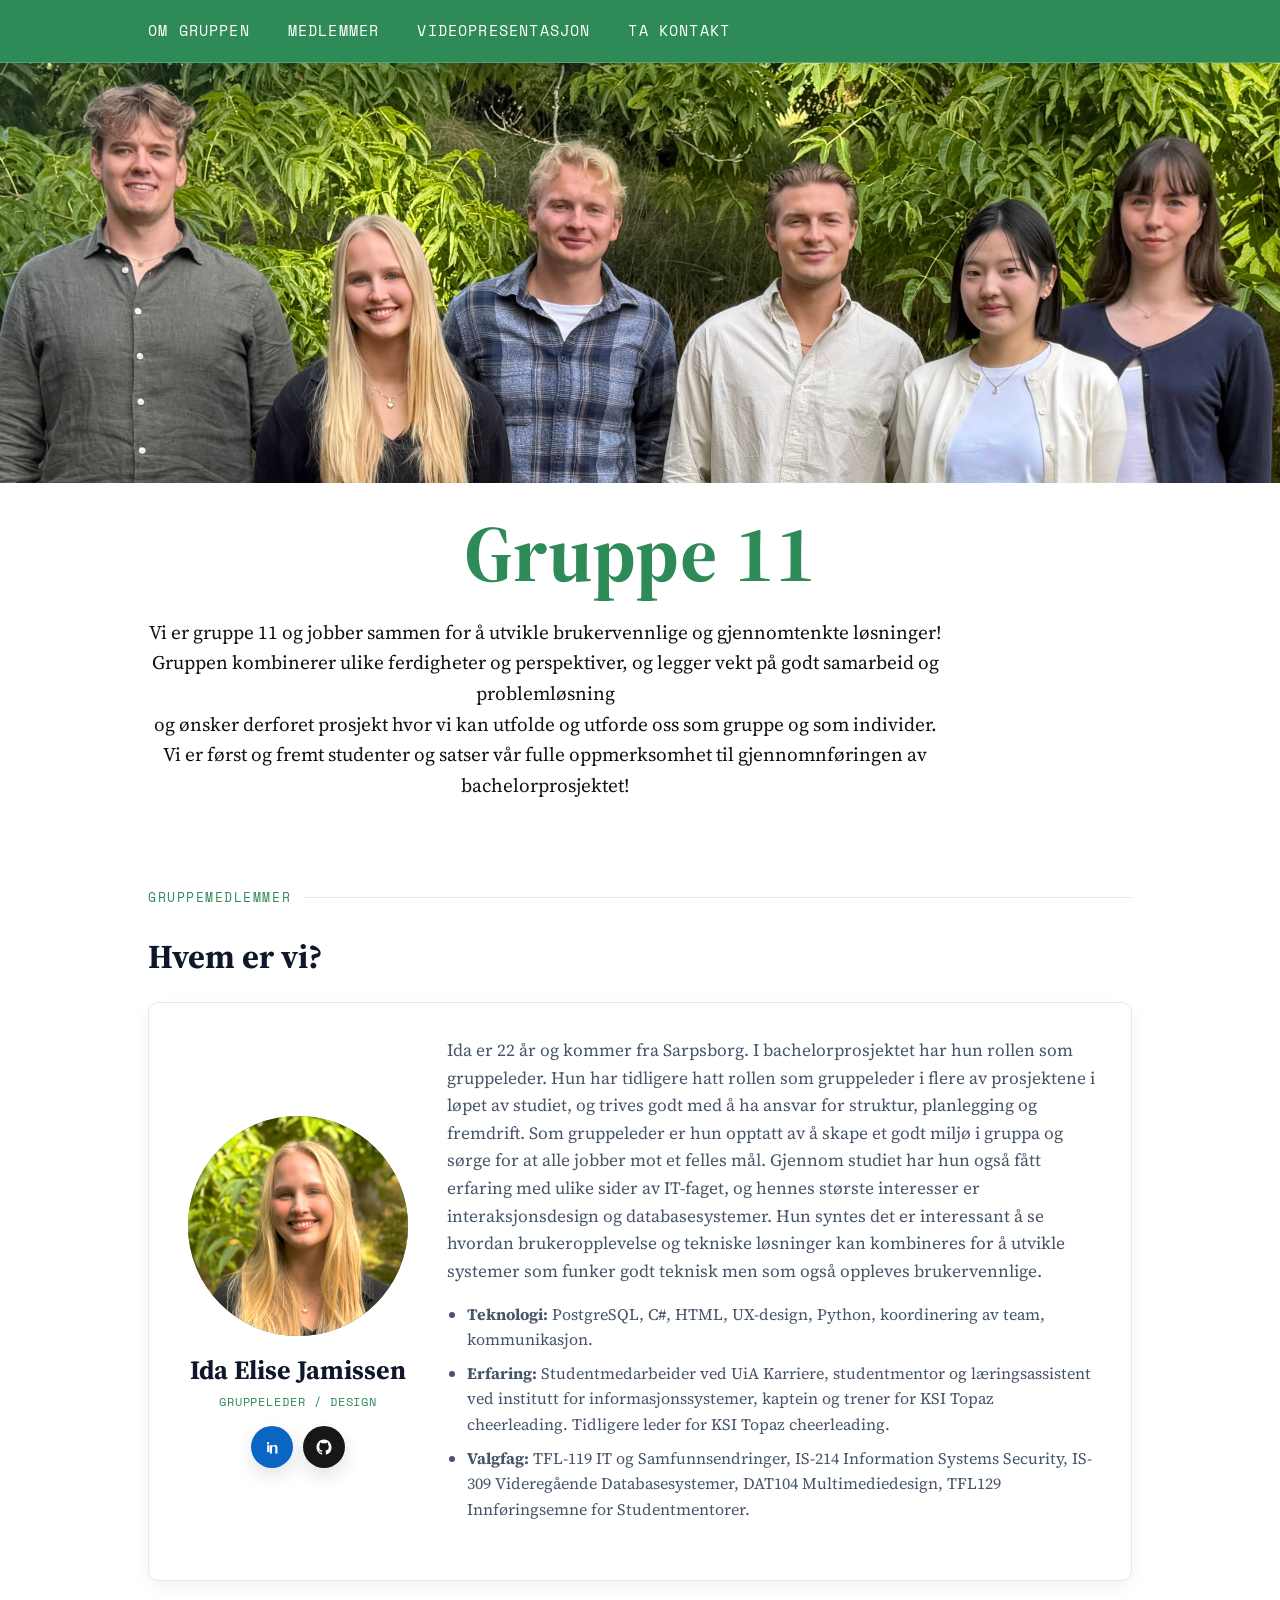
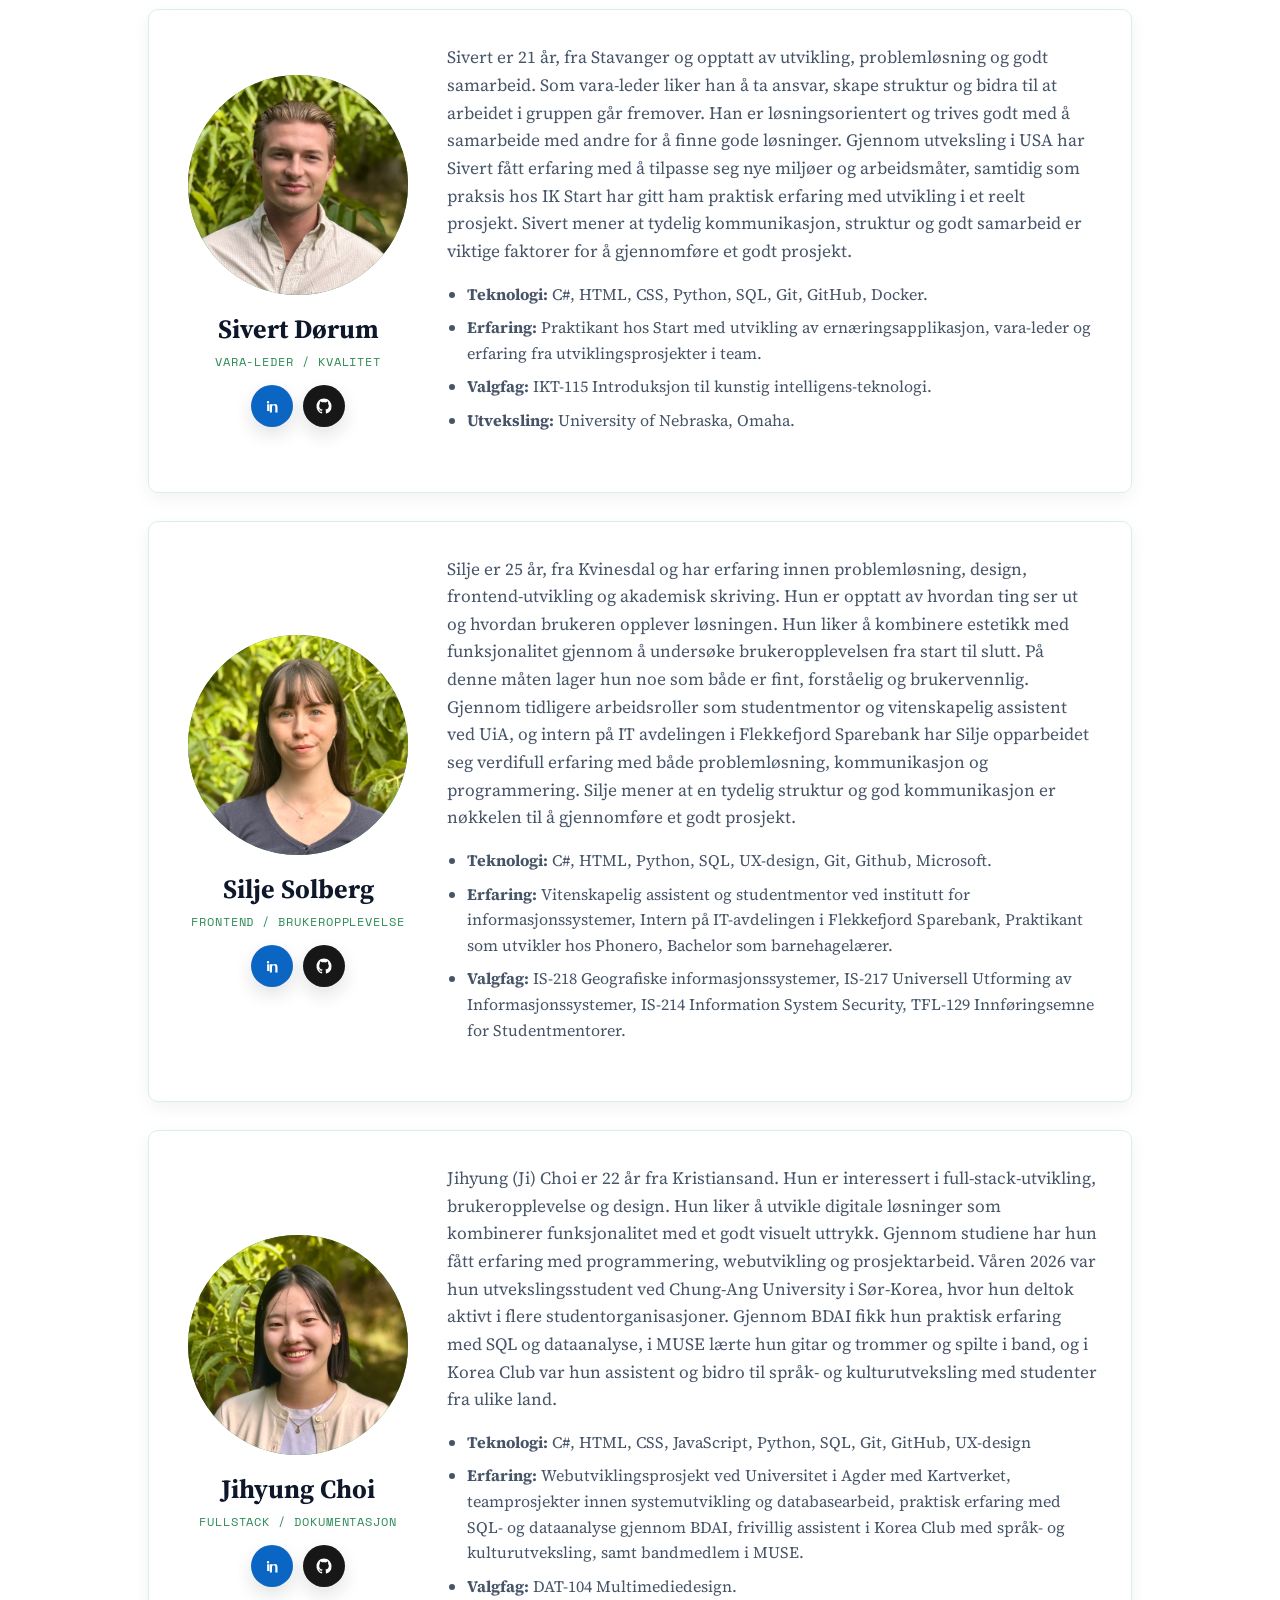
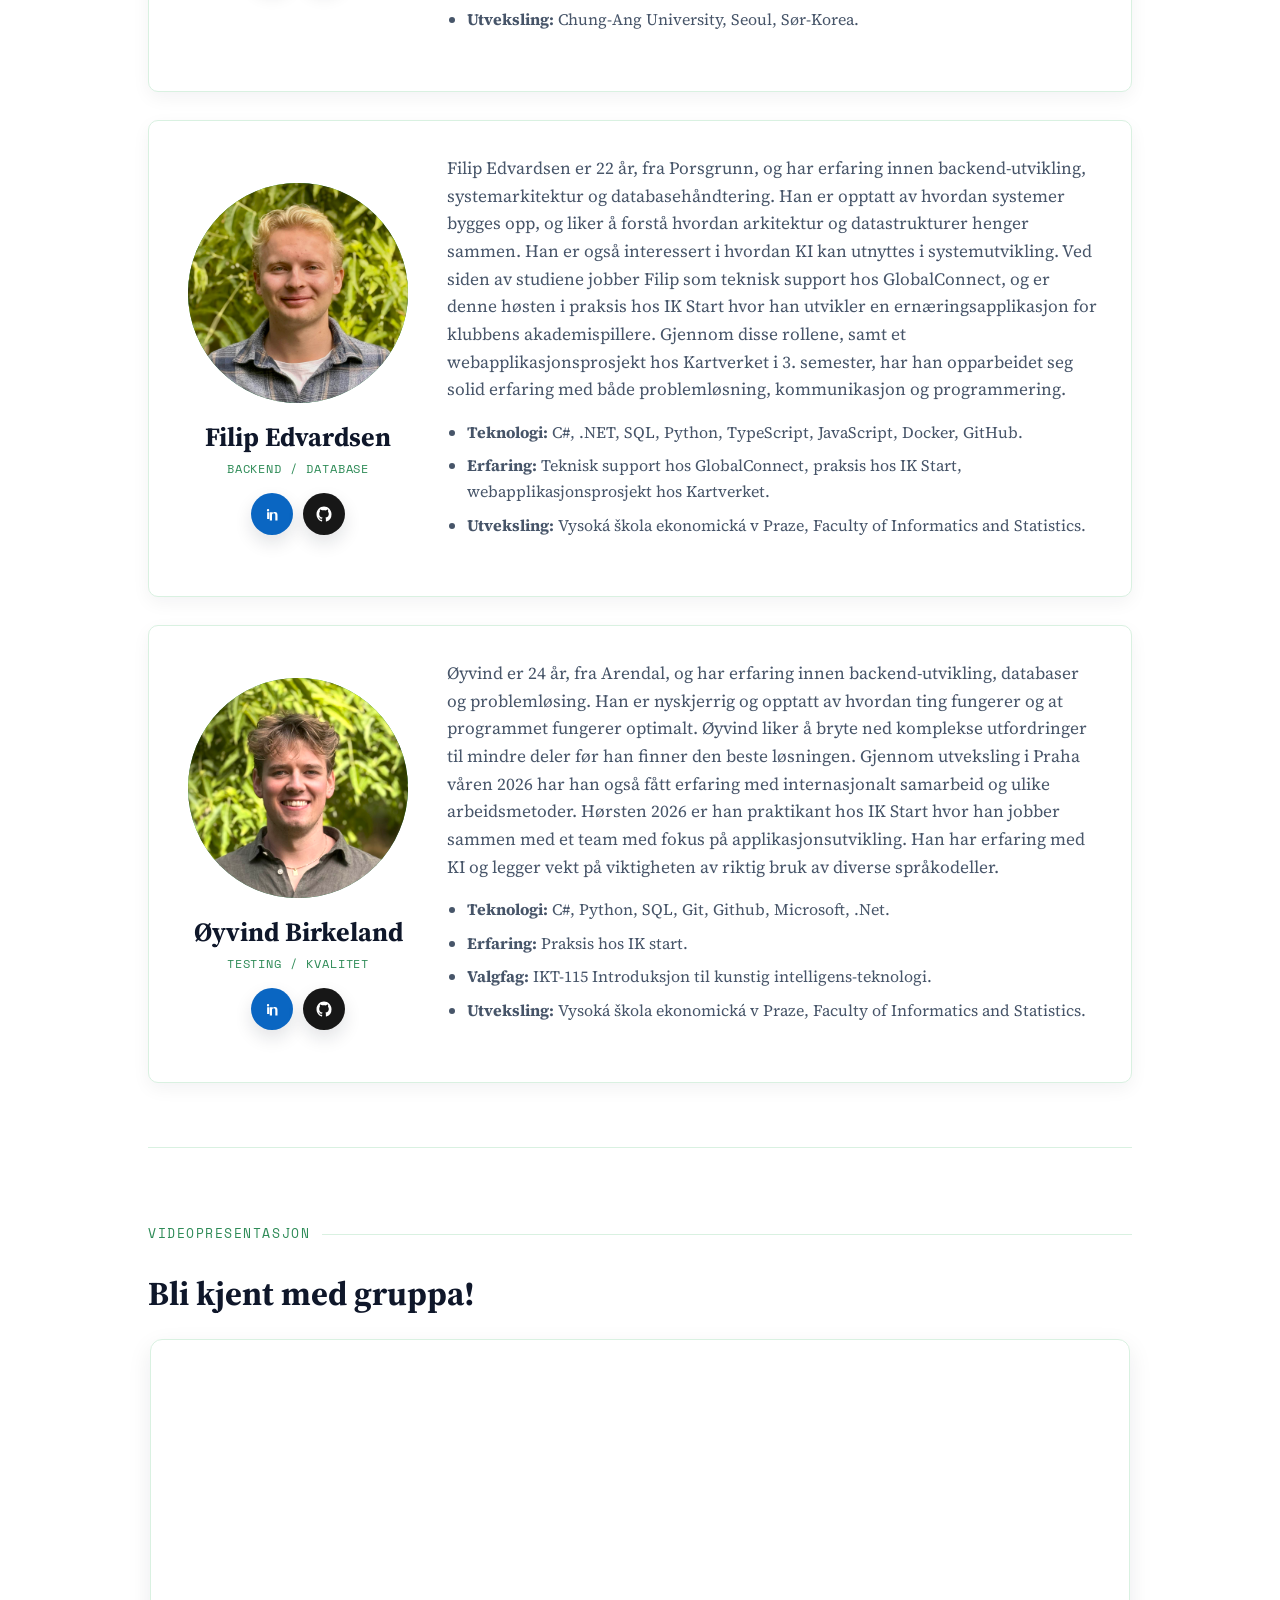
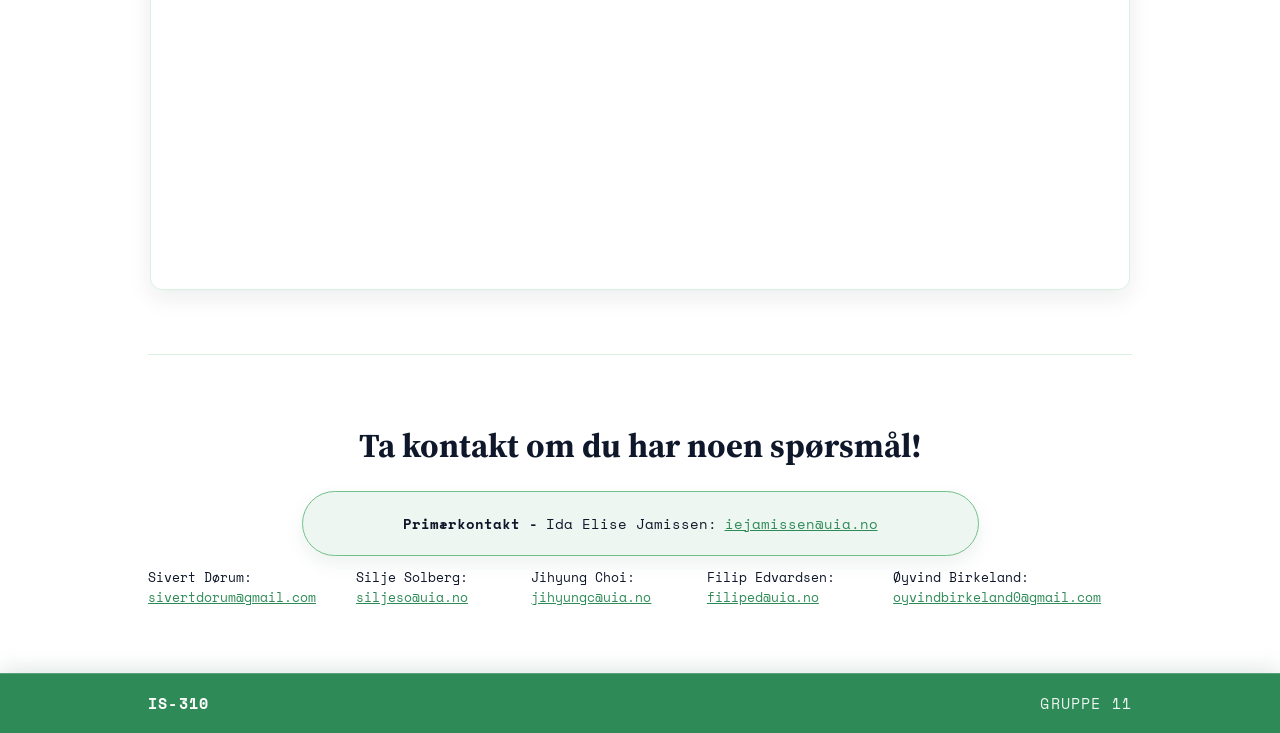
==== index.html @ 1fce1209 "Forslag på mobil endring" ====
<!DOCTYPE html>
<html lang="no">
<head>
<meta charset="UTF-8">
<meta name="viewport" content="width=device-width, initial-scale=1.0">
<title>IS-310 Gruppe 11</title>
<link rel="preconnect" href="https://fonts.googleapis.com">
<link rel="preconnect" href="https://fonts.gstatic.com" crossorigin>
<link href="https://fonts.googleapis.com/css2?family=Source+Serif+4:opsz,wght@8..60,400;8..60,600;8..60,700&family=Space+Mono:wght@400;700&display=swap" rel="stylesheet">
<style>
  :root{
    --bg: #ffffff;
    --surface: #ffffff;
    --text: #0f172a;
    --text-muted: #475569;
    --primary: #2e8b57;
    --line: #d9f1e1;
    --line-strong: #72c18a;
  }

  * { box-sizing: border-box; }

  html { scroll-behavior: smooth; }

  body{
    margin: 0;
    background: var(--bg);
    color: var(--text);
    font-family: 'Source Serif 4', serif;
    line-height: 1.6;
  }

  a { color: var(--primary); }

  .wrap{
    max-width: 1040px;
    margin: 0 auto;
    padding: 0 28px;
  }

  .top-nav{
    position: sticky;
    top: 0;
    z-index: 100;
    width: 100%;
    background: var(--primary);
    border-bottom: 1px solid rgba(255, 255, 255, 0.2);
    box-shadow: 0 6px 18px rgba(30, 94, 59, 0.15);
  }

  .top-nav .nav-inner{
    max-width: 1040px;
    margin: 0 auto;
    padding: 18px 28px;
    display: flex;
    align-items: center;
    justify-content: space-between;
    gap: 1px;
  }

  .top-nav .brand{
    display: inline-flex;
    align-items: center;
    gap: 10px;
    color: #ffffff;
    text-decoration: none;
    font-family: 'Space Mono', monospace;
    font-size: 1.1rem;
    text-transform: uppercase;
    letter-spacing: 0.08em;
    font-weight: 700;
  }

  .top-nav ul{
    margin: 0;
    padding: 0;
    list-style: none;
    display: flex;
    align-items: center;
    justify-content: flex-end;
    gap: 38px;
    flex-wrap: wrap;
  }

  .top-nav a{
    font-family: 'Space Mono', monospace;
    font-size: 0.92rem;
    text-transform: uppercase;
    letter-spacing: 0.08em;
    text-decoration: none;
    color: #ffffff;
    padding-bottom: 2px;
    border-bottom: 1px solid transparent;
  }

  .top-nav a:hover{
    color: #e0f2fe;
    border-bottom-color: #e0f2fe;
  }

  .menu-toggle{
    display:none;
    background:none;
    border:none;
    color:white;
    font-size:1.8rem;
    cursor:pointer;
    padding:0;
}
.cover {
  position: relative;
  width: 100vw;
  margin-left: calc(50% - 50vw);
  overflow: hidden;
}

.cover-banner {
  width: 100%;
  height: 420px;
  object-fit: cover;
  object-position: center 10%;
  display: block;
}

.cover-content {
  position: relative;
  z-index: 1;
  width: min(100%, 1040px);
  margin: 0 auto;
  padding: 20px 28px 10px;
  text-align: center;
}

  .eyebrow{
    font-family: 'Space Mono', monospace;
    font-size: 0.78rem;
    letter-spacing: 0.14em;
    text-transform: uppercase;
    color: var(--primary);
    margin: 0 auto 14px;
  }

  h1.title{
    font-weight: 700;
    font-size: clamp(3rem, 7vw, 5rem);
    line-height: 0.90;
    margin: 0 auto 28px;
    max-width: 540px;
    color: var(--primary);
  }

  .subtitle{
    max-width: 850px;
    margin: 0 auto;
    font-size: 1.2rem;
    color: #111111;
    margin: 0 0 0 -28px;
  }

  .stamp{ display: none; }

  section{ padding: 64px 0; }
  section + section{ border-top: 1px solid var(--line); }
  section, footer{ scroll-margin-top: 78px; }

  .video-section {
    padding-top: 18px;
    padding-bottom: 18px;
  }

  .video-wrap {
    position: relative;
    width: 100%;
    max-width: 980px;
    margin: 0 auto;
    aspect-ratio: 16 / 9;
    border-radius: 12px;
    overflow: hidden;
    border: 1px solid var(--line);
    box-shadow: 0 8px 24px rgba(15, 23, 42, 0.08);
  }

  .video-wrap iframe {
    display: block;
    width: 100%;
    height: 100%;
    border: 0;
  }

  .section-label{
    font-family: 'Space Mono', monospace;
    font-size: 0.8rem;
    letter-spacing: 0.12em;
    text-transform: uppercase;
    color: var(--primary);
    display: flex;
    align-items: center;
    gap: 12px;
    margin-bottom: 22px;
  }

  .section-label::after{
    content: "";
    flex: 1;
    height: 1px;
    background: var(--line);
  }

  h2{
    font-weight: 700;
    font-size: clamp(1.6rem, 3.4vw, 2.1rem);
    margin: 0 0 18px;
  }

  .about p{ max-width: 680px; color: var(--text-muted); }
  .about ul{ max-width: 680px; padding-left: 22px; color: var(--text-muted); }
  .about li{ margin-bottom: 6px; }

  .members-grid{
    display: grid;
    grid-template-columns: 1fr;
    gap: 28px;
  }

  .card{
    background: var(--surface);
    border: 1px solid var(--line);
    border-radius: 10px;
    box-shadow: 0 6px 18px rgba(15, 23, 42, 0.05);
    padding: 34px;
    min-height: 0;
    display: grid;
    grid-template-columns: 230px minmax(0, 1fr);
    align-items: start;
    gap: 34px;
    text-align: left;
  }

  .member-intro{
    display: flex;
    flex-direction: column;
    align-items: center;
    justify-content: center;
    text-align: center;
    width: 100%;
    align-self: center;
  }

  .card .avatar{
    width: 220px;
    height: 220px;
    border-radius: 50%;
    background: var(--primary);
    color: #ffffff;
    font-family: 'Space Mono', monospace;
    font-size: 1.45rem;
    display: flex;
    align-items: center;
    justify-content: center;
    margin-bottom: 20px;
    overflow: hidden;
    position: relative;
  }

  .card .avatar.avatar-initials{
    font-size: 1.6rem;
    font-weight: 700;
    background: linear-gradient(135deg, var(--primary), var(--line-strong));
    letter-spacing: 0.04em;
  }

  .member-card {
    transition: transform 0.2s ease, box-shadow 0.2s ease, border-color 0.2s ease;
  }

  .member-card:hover {
    transform: translateY(-3px);
    border-color: var(--line-strong);
    box-shadow: 0 10px 22px rgba(15, 23, 42, 0.08);
  }

  .avatar-image {
    display: flex;
    align-items: center;
    justify-content: center;
  }

  .avatar-image img {
    display: block;
    width: 100%;
    height: 100%;
    object-fit: cover;
    object-position: center 18%;
    transform: scale(1.32);
    margin: 0 auto;
  }

  .card h3{
    font-weight: 700;
    font-size: 1.65rem;
    line-height: 1.12;
    margin: 0 0 8px;
  }

  .card .role{
    font-family: 'Space Mono', monospace;
    font-size: 0.72rem;
    text-transform: uppercase;
    letter-spacing: 0.08em;
    color: var(--primary);
    margin: 0;
  }

  .card p.note{
    font-size: 1.03rem;
    color: var(--text-muted);
    margin: 0;
  }

  .card .bio{
    font-size: 1.08rem;
    color: var(--text-muted);
    margin: 0 0 16px;
  }

  .card .facts{
    width: 100%;
    margin: 0 0 24px;
    padding-left: 20px;
    color: var(--text-muted);
    text-align: left;
  }

  .card .facts li + li{
    margin-top: 8px;
  }

  .card .profile-actions{
    display: flex;
    align-items: center;
    justify-content: center;
    gap: 10px;
    width: 100%;
    margin-top: 14px;
  }

  .card .social-link{
    width: 42px;
    height: 42px;
    border-radius: 50%;
    display: inline-flex;
    align-items: center;
    justify-content: center;
    color: #ffffff;
    text-decoration: none;
    transition: opacity 0.2s ease, transform 0.2s ease, box-shadow 0.2s ease;
    box-shadow: 0 8px 18px rgba(15, 23, 42, 0.12);
  }

  .card .social-link:hover{
    opacity: 0.92;
    transform: translateY(-1px);
  }

  .card .social-link.linkedin{
    background: #0a66c2;
  }

  .card .social-link.github{
    background: #171717;
  }

  .card .social-link svg{
    width: 18px;
    height: 18px;
    display: block;
    fill: currentColor;
  }

  .timeline{
    display: flex;
    flex-direction: column;
    max-width: 720px;
  }

  .tl-item{
    display: grid;
    grid-template-columns: 96px 20px 1fr;
    align-items: start;
    padding: 18px 0;
  }

  .tl-item .date{
    font-family: 'Space Mono', monospace;
    font-size: 0.82rem;
    color: var(--text-muted);
    padding-top: 2px;
  }

  .tl-item .dot-col{
    display: flex;
    flex-direction: column;
    align-items: center;
    height: 100%;
  }

  .tl-item .dot{
    width: 10px;
    height: 10px;
    border-radius: 50%;
    background: var(--primary);
    margin-top: 6px;
  }

  .tl-item .stem{
    flex: 1;
    width: 1px;
    background: var(--line-strong);
    margin-top: 4px;
  }

  .tl-item:last-child .stem{ display: none; }

  .tl-item .desc h4{
    margin: 0 0 4px;
    font-weight: 700;
    font-size: 1.02rem;
  }

  .tl-item .desc p{
    margin: 0;
    color: var(--text-muted);
    font-size: 0.95rem;
  }

  /* ta kontakt */

/* kontakt-liste format primær*/
  .contact-band .primary-list {
    display: flex;
    flex-direction: column;
    align-items: center;
    gap: 12px 18px;
    font-family: 'Space Mono', monospace;
    font-size: 0.9rem;
  }

/* kontakt-liste format sekundær */
    .contact-band .contact-list {
    display: flex;
    flex-direction: center;
    align-items: center;
    gap: 12px 18px;
    font-family: 'Space Mono', monospace;
    font-size: 0.8rem;
  }

  /* primærkontakt-boks */
  .contact-band .contact-item,
  .contact-band .primary-contact {
    color: var(--text);
  }

  /* primærkontakt-boks stil */
  .contact-band .primary-contact {
    display: inline-flex;
    align-items: center;
    flex-wrap: wrap;
    gap: 8px;
    padding: 20px 100px;
    border-radius: 999px;
    background: rgba(46, 139, 87, 0.08);
    border: 1px solid var(--line-strong);
    color: var(--text);
    font-weight: 500;
    box-shadow: 0 8px 18px rgba(30, 94, 59, 0.08);
  }


  /* footer */
  .site-footer{
    width: 100vw;
    margin-left: calc(50% - 50vw);
    background: var(--primary);
    border-top: 1px solid rgba(255,255,255,0.2);
    box-shadow: 0 -6px 18px rgba(30, 94, 59, 0.12);
  }

  .site-footer .nav-inner{
    max-width: 1040px;
    margin: 0 auto;
    padding: 18px 28px;
    display: flex;
    align-items: center;
    justify-content: space-between;
    gap: 20px;
  }

  .site-footer .brand,
  .site-footer .footer-text {
    color: #ffffff;
    text-decoration: none;
    font-family: 'Space Mono', monospace;
    font-size: 0.92rem;
    text-transform: uppercase;
    letter-spacing: 0.08em;
    font-weight: 700;
  }

  .site-footer .footer-text {
    opacity: 0.9;
    font-weight: 400;
  }

  @media (max-width: 980px){
    .card{
      grid-template-columns: 190px minmax(0, 1fr);
      gap: 26px;
    }

    .card .avatar{
      width: 150px;
      height: 150px;
    }

  }

  @media (max-width: 980px){

  .card{
    grid-template-columns: 190px minmax(0, 1fr);
    gap: 26px;
  }

  .card .avatar{
    width: 150px;
    height: 150px;
  }
}

@media (max-width: 768px){

  html,
  body{
    overflow-x: hidden;
  }

  .wrap{
    padding: 0 16px;
  }

  /* HERO */

  .cover-banner{
    height: 220px;
  }

  .cover-content{
    padding: 20px 16px;
  }

  .subtitle{
    max-width: 100%;
    margin: 0 auto;
    font-size: 1rem;
    line-height: 1.6;
  }

  /* NAVIGATION */

  .menu-toggle{
    display: inline-flex;
    align-items: center;
    gap: 10px;
    color: #ffffff;
    text-decoration: none;
    font-family: 'Space Mono', monospace;
    font-size: 1.1rem;
    text-transform: uppercase;
    letter-spacing: 0.08em;
    font-weight: 700;
    margin-left: auto;
  }

  .top-nav .nav-inner{
    flex-wrap: wrap;
  }

  .top-nav ul{
    display: none;
    width: 100%;
    flex-direction: column;
    align-items: flex-start;
    gap: 12px;
    margin-top: 14px;
    padding-top: 0px;
    border-top: 1px solid rgba(255,255,255,.2);
  }

  .top-nav ul.active{
    display: flex;
  }

  .top-nav li{
    width: 100%;
  }

  .top-nav a{
    font-size: 0.85rem;
  }

  /* MEMBER CARDS */

  .card{
    grid-template-columns: 1fr;
    text-align: center;
    padding: 24px;
    gap: 20px;
  }

  .member-intro{
    width: 100%;
  }

  .member-details{
    text-align: left;
  }

  .card .avatar{
    width: 140px;
    height: 140px;
    margin: 0 auto 16px;
  }

  .card h3{
    font-size: 1.4rem;
  }

  .card .bio{
    font-size: 1rem;
  }

  .card .facts{
    font-size: 0.95rem;
  }

  /* TIMELINE */

  .tl-item{
    grid-template-columns: 70px 20px 1fr;
  }

  /* CONTACT */

  .contact-band .primary-contact{
    width: 100%;
    max-width: 100%;
    justify-content: center;
    text-align: center;
    padding: 18px 24px;
  }

  .contact-band .contact-list{
    flex-direction: column;
    gap: 12px;
  }

  /* FOOTER */

  .site-footer .nav-inner{
    flex-direction: column;
    text-align: center;
    gap: 10px;
  }
}

@media (max-width: 480px){

  .cover-banner{
    height: 180px;
  }

  h1.title{
    font-size: 2.2rem;
    line-height: 1;
  }

  .subtitle{
    font-size: 0.95rem;
  }

  .card{
    padding: 18px;
  }

  .card .avatar{
    width: 120px;
    height: 120px;
  }

  .top-nav .nav-inner{
    padding: 14px 16px;
  }

  .site-footer .nav-inner{
    padding: 14px 16px;
  }
}

@media (prefers-reduced-motion: reduce){
  html{
    scroll-behavior: auto;
  }
}

  :focus-visible{
    outline: 2px solid var(--primary);
    outline-offset: 3px;
  }
</style>
</head>
<body id="top">


<!-- meny -->
  <nav class="top-nav" aria-label="Hovedmeny">
  <div class="nav-inner">
    <a href="#top" aria-label

    <button class="menu-toggle" id="menu-btn" aria-label="Open menu">
      ☰
    </button>

    <ul id="nav-links">
      <li><a href="#om">Om gruppen</a></li>
      <li><a href="#medlemmer">Medlemmer</a></li>
      <li><a href="#video">Videopresentasjon</a></li>
      <li><a href="#kontakt">Ta kontakt</a></li>
  </div>
  </nav>

<div class="wrap">

  <!-- Overskrift -->
 <header class="cover" id="om">
   <img class="cover-banner" src="images/gruppebilde.jpg" alt="Banner med gruppa">
   <div class="cover-gradient" aria-hidden="true"></div>
   <div class="cover-content">
     <p class="eyebrow"></p>
     <h1 class="title">Gruppe 11</h1>
     <p class="subtitle">
          Vi er gruppe 11 og jobber sammen for å utvikle brukervennlige og gjennomtenkte løsninger!
      <br>Gruppen kombinerer ulike ferdigheter og perspektiver, og legger vekt på godt samarbeid og problemløsning
      <br>og ønsker derforet prosjekt hvor vi kan utfolde og utforde oss som gruppe og som individer. 
      <br>Vi er først og fremt studenter og satser vår fulle oppmerksomhet til gjennomnføringen av bachelorprosjektet!
    </p>
   </div>
 </header>


 <!-- Gruppemedlemmer -->
 <section id="medlemmer">
   <p class="section-label">Gruppemedlemmer</p>
   <h2>Hvem er vi?</h2>
   <div class="members-grid">

    <!-- ida -->
     <article class="card member-card">
       <div class="member-intro">
         <div class="avatar avatar-image">
           <img src="images/ida.jpg" alt="Bilde av Ida Elise Jamissen">
         </div>
         <h3>Ida Elise Jamissen</h3>
         <p class="role">Gruppeleder / Design</p>
         <div class="profile-actions">
           <a class="social-link linkedin" href="https://www.linkedin.com/in/ida-elise-jamissen/" target="_blank" rel="noreferrer" aria-label="LinkedIn for Ida Elise Jamissen">
             <svg viewBox="0 0 24 24" aria-hidden="true"><path d="M6.94 8.5A1.56 1.56 0 1 1 6.93 5.4a1.56 1.56 0 0 1 .01 3.1ZM5.5 9.78h2.9v8.72H5.5V9.78Zm4.82 0h2.77v1.18h.04c.39-.73 1.33-1.5 2.73-1.5 2.92 0 3.46 1.92 3.46 4.42v6.62h-2.9v-6.2c0-1.48-.03-3.38-2.06-3.38-2.07 0-2.39 1.61-2.39 3.27v6.31h-2.9V9.78Z"/></svg>
           </a>
           <a class="social-link github" href="https://github.com/idaelisej" target="_blank" rel="noreferrer" aria-label="GitHub-profil for Ida Elise Jamissen">
             <svg viewBox="0 0 24 24" aria-hidden="true"><path d="M12 2C6.48 2 2 6.58 2 12.22c0 4.5 2.87 8.32 6.84 9.67.5.1.68-.22.68-.49v-1.7c-2.78.62-3.37-1.36-3.37-1.36-.46-1.2-1.11-1.52-1.11-1.52-.9-.63.07-.62.07-.62 1 .07 1.53 1.04 1.53 1.04.89 1.56 2.34 1.11 2.91.85.09-.66.35-1.11.63-1.37-2.22-.26-4.56-1.15-4.56-5.12 0-1.13.39-2.05 1.03-2.77-.1-.26-.45-1.32.1-2.75 0 0 .84-.27 2.75 1.05A9.35 9.35 0 0 1 12 6.84c.85 0 1.71.12 2.51.36 1.9-1.32 2.74-1.05 2.74-1.05.56 1.43.21 2.49.11 2.75.64.72 1.03 1.64 1.03 2.77 0 3.98-2.35 4.85-4.58 5.11.36.32.68.96.68 1.94v2.87c0 .27.18.6.69.49A10.23 10.23 0 0 0 22 12.22C22 6.58 17.52 2 12 2Z"/></svg>
           </a>
         </div>
       </div>
       <div class="member-details">
           <p class="bio">Ida er 22 år og kommer fra Sarpsborg. I bachelorprosjektet har hun rollen som gruppeleder. Hun har tidligere hatt rollen som gruppeleder i flere av prosjektene i løpet av studiet, og trives godt med å ha ansvar for struktur, planlegging og fremdrift. Som gruppeleder er hun opptatt av å skape et godt miljø i gruppa og sørge for at alle jobber mot et felles mål. Gjennom studiet har hun også fått erfaring med ulike sider av IT-faget, og hennes største interesser er interaksjonsdesign og databasesystemer. Hun syntes det er interessant å se hvordan brukeropplevelse og tekniske løsninger kan kombineres for å utvikle systemer som funker godt teknisk men som også oppleves brukervennlige.</p>
           <ul class="facts">
               <li><strong>Teknologi:</strong> PostgreSQL, C#, HTML, UX-design, Python, koordinering av team, kommunikasjon.</li>
               <li><strong>Erfaring:</strong> Studentmedarbeider ved UiA Karriere, studentmentor og læringsassistent ved institutt for informasjonssystemer, kaptein og trener for KSI Topaz cheerleading. Tidligere leder for KSI Topaz cheerleading.</li>
               <li><strong>Valgfag:</strong> TFL-119 IT og Samfunnsendringer, IS-214 Information Systems Security, IS-309 Videregående Databasesystemer, DAT104 Multimediedesign, TFL129 Innføringsemne for Studentmentorer.</li>
           </ul>
       </div>
     </article>

     <!-- sivert -->
     <article class="card member-card">
       <div class="member-intro">
         <div class="avatar avatar-image">
           <img src="images/sivert.jpg" alt="Bilde av Sivert Dørum">
         </div>
         <h3>Sivert Dørum</h3>
         <p class="role">Vara-leder / Kvalitet</p>
         <div class="profile-actions">
           <a class="social-link linkedin" href="https://www.linkedin.com/in/sivert-d%C3%B8rum-015b0140a/" target="_blank" rel="noreferrer" aria-label="LinkedIn for Sivert Dørum">
             <svg viewBox="0 0 24 24" aria-hidden="true"><path d="M6.94 8.5A1.56 1.56 0 1 1 6.93 5.4a1.56 1.56 0 0 1 .01 3.1ZM5.5 9.78h2.9v8.72H5.5V9.78Zm4.82 0h2.77v1.18h.04c.39-.73 1.33-1.5 2.73-1.5 2.92 0 3.46 1.92 3.46 4.42v6.62h-2.9v-6.2c0-1.48-.03-3.38-2.06-3.38-2.07 0-2.39 1.61-2.39 3.27v6.31h-2.9V9.78Z"/></svg>
           </a>
           <a class="social-link github" href="https://github.com/sivertdorum" target="_blank" rel="noreferrer" aria-label="GitHub-profil for Sivert Dørum">
             <svg viewBox="0 0 24 24" aria-hidden="true"><path d="M12 2C6.48 2 2 6.58 2 12.22c0 4.5 2.87 8.32 6.84 9.67.5.1.68-.22.68-.49v-1.7c-2.78.62-3.37-1.36-3.37-1.36-.46-1.2-1.11-1.52-1.11-1.52-.9-.63.07-.62.07-.62 1 .07 1.53 1.04 1.53 1.04.89 1.56 2.34 1.11 2.91.85.09-.66.35-1.11.63-1.37-2.22-.26-4.56-1.15-4.56-5.12 0-1.13.39-2.05 1.03-2.77-.1-.26-.45-1.32.1-2.75 0 0 .84-.27 2.75 1.05A9.35 9.35 0 0 1 12 6.84c.85 0 1.71.12 2.51.36 1.9-1.32 2.74-1.05 2.74-1.05.56 1.43.21 2.49.11 2.75.64.72 1.03 1.64 1.03 2.77 0 3.98-2.35 4.85-4.58 5.11.36.32.68.96.68 1.94v2.87c0 .27.18.6.69.49A10.23 10.23 0 0 0 22 12.22C22 6.58 17.52 2 12 2Z"/></svg>
           </a>
         </div>
       </div>
       <div class="member-details">
           <p class="bio">Sivert er 21 år, fra Stavanger og opptatt av utvikling, problemløsning og godt samarbeid. Som vara-leder liker han å ta ansvar, skape struktur og bidra til at arbeidet i gruppen går fremover. Han er løsningsorientert og trives godt med å samarbeide med andre for å finne gode løsninger. Gjennom utveksling i USA har Sivert fått erfaring med å tilpasse seg nye miljøer og arbeidsmåter, samtidig som praksis hos IK Start har gitt ham praktisk erfaring med utvikling i et reelt prosjekt. Sivert mener at tydelig kommunikasjon, struktur og godt samarbeid er viktige faktorer for å gjennomføre et godt prosjekt.</p>
           <ul class="facts">
               <li><strong>Teknologi:</strong> C#, HTML, CSS, Python, SQL, Git, GitHub, Docker.</li>
               <li><strong>Erfaring:</strong> Praktikant hos Start med utvikling av ernæringsapplikasjon, vara-leder og erfaring fra utviklingsprosjekter i team.</li>
               <li><strong>Valgfag:</strong> IKT-115 Introduksjon til kunstig intelligens-teknologi.</li>
               <li><strong>Utveksling:</strong> University of Nebraska, Omaha.</li>
           </ul>
       </div>
     </article>

     <!-- Silje -->
     <article class="card member-card">
       <div class="member-intro">
         <div class="avatar avatar-image">
           <img src="images/silje.jpg" alt="Bilde av Silje Solberg">
         </div>
         <h3>Silje Solberg</h3>
         <p class="role">Frontend / Brukeropplevelse</p>
         <div class="profile-actions">
           <a class="social-link linkedin" href="https://www.linkedin.com/in/silje-solberg" target="_blank" rel="noreferrer" aria-label="LinkedIn for Silje Solberg">
             <svg viewBox="0 0 24 24" aria-hidden="true"><path d="M6.94 8.5A1.56 1.56 0 1 1 6.93 5.4a1.56 1.56 0 0 1 .01 3.1ZM5.5 9.78h2.9v8.72H5.5V9.78Zm4.82 0h2.77v1.18h.04c.39-.73 1.33-1.5 2.73-1.5 2.92 0 3.46 1.92 3.46 4.42v6.62h-2.9v-6.2c0-1.48-.03-3.38-2.06-3.38-2.07 0-2.39 1.61-2.39 3.27v6.31h-2.9V9.78Z"/></svg>
           </a>
           <a class="social-link github" href="https://github.com/siljesolberg" target="_blank" rel="noreferrer" aria-label="GitHub-profil for Silje Solberg">
             <svg viewBox="0 0 24 24" aria-hidden="true"><path d="M12 2C6.48 2 2 6.58 2 12.22c0 4.5 2.87 8.32 6.84 9.67.5.1.68-.22.68-.49v-1.7c-2.78.62-3.37-1.36-3.37-1.36-.46-1.2-1.11-1.52-1.11-1.52-.9-.63.07-.62.07-.62 1 .07 1.53 1.04 1.53 1.04.89 1.56 2.34 1.11 2.91.85.09-.66.35-1.11.63-1.37-2.22-.26-4.56-1.15-4.56-5.12 0-1.13.39-2.05 1.03-2.77-.1-.26-.45-1.32.1-2.75 0 0 .84-.27 2.75 1.05A9.35 9.35 0 0 1 12 6.84c.85 0 1.71.12 2.51.36 1.9-1.32 2.74-1.05 2.74-1.05.56 1.43.21 2.49.11 2.75.64.72 1.03 1.64 1.03 2.77 0 3.98-2.35 4.85-4.58 5.11.36.32.68.96.68 1.94v2.87c0 .27.18.6.69.49A10.23 10.23 0 0 0 22 12.22C22 6.58 17.52 2 12 2Z"/></svg>
           </a>
         </div>
       </div>
       <div class="member-details">
           <p class="bio">Silje er 25 år, fra Kvinesdal og har erfaring innen problemløsning, design, frontend-utvikling og akademisk skriving. Hun er opptatt av hvordan ting ser ut og hvordan brukeren opplever løsningen. Hun liker å kombinere estetikk med funksjonalitet gjennom å undersøke brukeropplevelsen fra start til slutt. På denne måten lager hun noe som både er fint, forståelig og brukervennlig. Gjennom tidligere arbeidsroller som studentmentor og vitenskapelig assistent ved UiA, og intern på IT avdelingen i Flekkefjord Sparebank har Silje opparbeidet seg verdifull erfaring med både problemløsning, kommunikasjon og programmering. Silje mener at en tydelig struktur og god kommunikasjon er nøkkelen til å gjennomføre et godt prosjekt.</p>
           <ul class="facts">
               <li><strong>Teknologi:</strong> C#, HTML, Python, SQL, UX-design, Git, Github, Microsoft. </li>
               <li><strong>Erfaring:</strong> Vitenskapelig assistent og studentmentor ved institutt for informasjonssystemer, Intern på IT-avdelingen i Flekkefjord Sparebank, Praktikant som utvikler hos Phonero, Bachelor som barnehagelærer.</li>
               <li><strong>Valgfag:</strong> IS-218 Geografiske informasjonssystemer, IS-217 Universell Utforming av Informasjonssystemer, IS-214 Information System Security, TFL-129 Innføringsemne for Studentmentorer.</li>
           </ul>
       </div>
     </article>

     <!-- Ji -->
     <article class="card member-card">
       <div class="member-intro">
         <div class="avatar avatar-image">
           <img src="images/jihyung.jpg" alt="Bilde av Jihyung Choi">
         </div>
         <h3>Jihyung Choi</h3>
         <p class="role">Fullstack / Dokumentasjon</p>
         <div class="profile-actions">
           <a class="social-link linkedin" href="https://www.linkedin.com/in/jihyung-choi-49611b42b/" target="_blank" rel="noreferrer" aria-label="LinkedIn for Jihyung Choi">
             <svg viewBox="0 0 24 24" aria-hidden="true"><path d="M6.94 8.5A1.56 1.56 0 1 1 6.93 5.4a1.56 1.56 0 0 1 .01 3.1ZM5.5 9.78h2.9v8.72H5.5V9.78Zm4.82 0h2.77v1.18h.04c.39-.73 1.33-1.5 2.73-1.5 2.92 0 3.46 1.92 3.46 4.42v6.62h-2.9v-6.2c0-1.48-.03-3.38-2.06-3.38-2.07 0-2.39 1.61-2.39 3.27v6.31h-2.9V9.78Z"/></svg>
           </a>
           <a class="social-link github" href="https://github.com/jihyung-choi" target="_blank" rel="noreferrer" aria-label="GitHub-profil for Jihyung Choi">
             <svg viewBox="0 0 24 24" aria-hidden="true"><path d="M12 2C6.48 2 2 6.58 2 12.22c0 4.5 2.87 8.32 6.84 9.67.5.1.68-.22.68-.49v-1.7c-2.78.62-3.37-1.36-3.37-1.36-.46-1.2-1.11-1.52-1.11-1.52-.9-.63.07-.62.07-.62 1 .07 1.53 1.04 1.53 1.04.89 1.56 2.34 1.11 2.91.85.09-.66.35-1.11.63-1.37-2.22-.26-4.56-1.15-4.56-5.12 0-1.13.39-2.05 1.03-2.77-.1-.26-.45-1.32.1-2.75 0 0 .84-.27 2.75 1.05A9.35 9.35 0 0 1 12 6.84c.85 0 1.71.12 2.51.36 1.9-1.32 2.74-1.05 2.74-1.05.56 1.43.21 2.49.11 2.75.64.72 1.03 1.64 1.03 2.77 0 3.98-2.35 4.85-4.58 5.11.36.32.68.96.68 1.94v2.87c0 .27.18.6.69.49A10.23 10.23 0 0 0 22 12.22C22 6.58 17.52 2 12 2Z"/></svg>
           </a>
         </div>
       </div>
       <div class="member-details">
         <p class="bio">Jihyung (Ji) Choi er 22 år fra Kristiansand. Hun er interessert i full-stack-utvikling, brukeropplevelse og design. Hun liker å utvikle digitale løsninger som kombinerer funksjonalitet med et godt visuelt uttrykk. Gjennom studiene har hun fått erfaring med programmering, webutvikling og prosjektarbeid. Våren 2026 var hun utvekslingsstudent ved Chung-Ang University i Sør-Korea, hvor hun deltok aktivt i flere studentorganisasjoner. Gjennom BDAI fikk hun praktisk erfaring med SQL og dataanalyse, i MUSE lærte hun gitar og trommer og spilte i band, og i Korea Club var hun assistent og bidro til språk- og kulturutveksling med studenter fra ulike land. </p>
         <ul class="facts">
           <li><strong>Teknologi:</strong> C#, HTML, CSS, JavaScript, Python, SQL, Git, GitHub, UX-design</li>
           <li><strong>Erfaring:</strong> Webutviklingsprosjekt ved Universitet i Agder med Kartverket, teamprosjekter innen systemutvikling og databasearbeid, praktisk erfaring med SQL- og dataanalyse gjennom BDAI, frivillig assistent i Korea Club med språk- og kulturutveksling, samt bandmedlem i MUSE.</li>
           <li><strong>Valgfag:</strong> DAT-104 Multimediedesign.</li>
           <li><strong>Utveksling:</strong> Chung-Ang University, Seoul, Sør-Korea.</li>
              
         </ul>
       </div>
     </article>

     <!-- filip -->
     <article class="card member-card">
       <div class="member-intro">
         <div class="avatar avatar-image">
           <img src="images/filip2.jpg" alt="Bilde av Filip Edvardsen">
         </div>
         <h3>Filip Edvardsen</h3>
         <p class="role">Backend / Database</p>
         <div class="profile-actions">
           <a class="social-link linkedin" href="https://www.linkedin.com/in/filip-edvardsen-554334406/" target="_blank" rel="noreferrer" aria-label="LinkedIn for Filip Edvardsen">
             <svg viewBox="0 0 24 24" aria-hidden="true"><path d="M6.94 8.5A1.56 1.56 0 1 1 6.93 5.4a1.56 1.56 0 0 1 .01 3.1ZM5.5 9.78h2.9v8.72H5.5V9.78Zm4.82 0h2.77v1.18h.04c.39-.73 1.33-1.5 2.73-1.5 2.92 0 3.46 1.92 3.46 4.42v6.62h-2.9v-6.2c0-1.48-.03-3.38-2.06-3.38-2.07 0-2.39 1.61-2.39 3.27v6.31h-2.9V9.78Z"/></svg>
           </a>
           <a class="social-link github" href="https://github.com/filipedv" target="_blank" rel="noreferrer" aria-label="GitHub-profil for Filip Edvardsen">
             <svg viewBox="0 0 24 24" aria-hidden="true"><path d="M12 2C6.48 2 2 6.58 2 12.22c0 4.5 2.87 8.32 6.84 9.67.5.1.68-.22.68-.49v-1.7c-2.78.62-3.37-1.36-3.37-1.36-.46-1.2-1.11-1.52-1.11-1.52-.9-.63.07-.62.07-.62 1 .07 1.53 1.04 1.53 1.04.89 1.56 2.34 1.11 2.91.85.09-.66.35-1.11.63-1.37-2.22-.26-4.56-1.15-4.56-5.12 0-1.13.39-2.05 1.03-2.77-.1-.26-.45-1.32.1-2.75 0 0 .84-.27 2.75 1.05A9.35 9.35 0 0 1 12 6.84c.85 0 1.71.12 2.51.36 1.9-1.32 2.74-1.05 2.74-1.05.56 1.43.21 2.49.11 2.75.64.72 1.03 1.64 1.03 2.77 0 3.98-2.35 4.85-4.58 5.11.36.32.68.96.68 1.94v2.87c0 .27.18.6.69.49A10.23 10.23 0 0 0 22 12.22C22 6.58 17.52 2 12 2Z"/></svg>
           </a>
         </div>
       </div>
       <div class="member-details">
           <p class="bio">Filip Edvardsen er 22 år, fra Porsgrunn, og har erfaring innen backend-utvikling, systemarkitektur og databasehåndtering. Han er opptatt av hvordan systemer bygges opp, og liker å forstå hvordan arkitektur og datastrukturer henger sammen. Han er også interessert i hvordan KI kan utnyttes i systemutvikling. Ved siden av studiene jobber Filip som teknisk support hos GlobalConnect, og er denne høsten i praksis hos IK Start hvor han utvikler en ernæringsapplikasjon for klubbens akademispillere. Gjennom disse rollene, samt et webapplikasjonsprosjekt hos Kartverket i 3. semester, har han opparbeidet seg solid erfaring med både problemløsning, kommunikasjon og programmering.</p>
           <ul class="facts">
               <li><strong>Teknologi:</strong> C#, .NET, SQL, Python, TypeScript, JavaScript, Docker, GitHub.</li>
               <li><strong>Erfaring:</strong> Teknisk support hos GlobalConnect, praksis hos IK Start, webapplikasjonsprosjekt hos Kartverket.</li>
               <li><strong>Utveksling:</strong> Vysoká škola ekonomická v Praze, Faculty of Informatics and Statistics.</li>
           </ul>
       </div>
     </article>

     <!-- øyvind -->
     <article class="card member-card">
       <div class="member-intro">
         <div class="avatar avatar-image">
           <img src="images/øyvind2.jpg" alt="Bilde av Øyvind Birkeland">
         </div>
         <h3>Øyvind Birkeland</h3>
         <p class="role">Testing / Kvalitet</p>
         <div class="profile-actions">
           <a class="social-link linkedin" href="https://www.linkedin.com/in/%C3%B8yvind-birkeland-87302531a/" target="_blank" rel="noreferrer" aria-label="LinkedIn for Øyvind Birkeland">
             <svg viewBox="0 0 24 24" aria-hidden="true"><path d="M6.94 8.5A1.56 1.56 0 1 1 6.93 5.4a1.56 1.56 0 0 1 .01 3.1ZM5.5 9.78h2.9v8.72H5.5V9.78Zm4.82 0h2.77v1.18h.04c.39-.73 1.33-1.5 2.73-1.5 2.92 0 3.46 1.92 3.46 4.42v6.62h-2.9v-6.2c0-1.48-.03-3.38-2.06-3.38-2.07 0-2.39 1.61-2.39 3.27v6.31h-2.9V9.78Z"/></svg>
           </a>
           <a class="social-link github" href="https://github.com/OyvindBirkeland" target="_blank" rel="noreferrer" aria-label="GitHub-profil for Øyvind Birkeland">
             <svg viewBox="0 0 24 24" aria-hidden="true"><path d="M12 2C6.48 2 2 6.58 2 12.22c0 4.5 2.87 8.32 6.84 9.67.5.1.68-.22.68-.49v-1.7c-2.78.62-3.37-1.36-3.37-1.36-.46-1.2-1.11-1.52-1.11-1.52-.9-.63.07-.62.07-.62 1 .07 1.53 1.04 1.53 1.04.89 1.56 2.34 1.11 2.91.85.09-.66.35-1.11.63-1.37-2.22-.26-4.56-1.15-4.56-5.12 0-1.13.39-2.05 1.03-2.77-.1-.26-.45-1.32.1-2.75 0 0 .84-.27 2.75 1.05A9.35 9.35 0 0 1 12 6.84c.85 0 1.71.12 2.51.36 1.9-1.32 2.74-1.05 2.74-1.05.56 1.43.21 2.49.11 2.75.64.72 1.03 1.64 1.03 2.77 0 3.98-2.35 4.85-4.58 5.11.36.32.68.96.68 1.94v2.87c0 .27.18.6.69.49A10.23 10.23 0 0 0 22 12.22C22 6.58 17.52 2 12 2Z"/></svg>
           </a>
         </div>
       </div>
       <div class="member-details">
           <p class="bio">Øyvind er 24 år, fra Arendal, og har erfaring innen backend-utvikling, databaser og problemløsing. Han er nyskjerrig og opptatt av hvordan ting fungerer og at programmet fungerer optimalt. Øyvind liker å bryte ned komplekse utfordringer til mindre deler før han finner den beste løsningen. Gjennom utveksling i Praha våren 2026 har han også fått erfaring med internasjonalt samarbeid og ulike arbeidsmetoder. Hørsten 2026 er han praktikant hos IK Start hvor han jobber sammen med et team med fokus på applikasjonsutvikling. Han har erfaring med KI og legger vekt på viktigheten av riktig bruk av diverse språkodeller.</p>
           <ul class="facts">
               <li><strong>Teknologi:</strong> C#, Python, SQL, Git, Github, Microsoft, .Net.</li>
               <li><strong>Erfaring:</strong> Praksis hos IK start.</li>
               <li><strong>Valgfag:</strong> IKT-115 Introduksjon til kunstig intelligens-teknologi.</li>
               <li><strong>Utveksling:</strong> Vysoká škola ekonomická v Praze, Faculty of Informatics and Statistics.</li>
           </ul>
       </div>
     </article>

   </div>
 </section>


<!-- Video  -->
 <section id="video">
   <p class="section-label">Videopresentasjon</p>
   <h2>Bli kjent med gruppa!</h2>
   <div class="video-wrap">
     <iframe
       src="https://www.youtube.com/embed/SopytARRfd0?rel=0"
       title="Video om IS-310 prosjektet"
       loading="lazy"
       allow="accelerometer; autoplay; clipboard-write; encrypted-media; gyroscope; picture-in-picture; web-share"
       referrerpolicy="strict-origin-when-cross-origin"
       allowfullscreen>
     </iframe>
   </div>
 </section>

 <section class="contact-band" id="kontakt">
   <div class="contact-inner">
     <h2 class="lead"><center>Ta kontakt om du har noen spørsmål!</center></h2>
     <div class="primary-list">
       <div class="primary-contact"><span class="label"><strong>Primærkontakt -</strong></span> Ida Elise Jamissen: <a href="mailto:iejamissen@uia.no">iejamissen@uia.no</a></div>
     <div class="contact-list"> 
       <div class="contact-item">Sivert Dørum: <a href="mailto:sivertdorum@gmail.com">sivertdorum@gmail.com</a></div>
       <div class="contact-item">Silje Solberg: <a href="mailto:siljeso@uia.no">siljeso@uia.no</a></div>
       <div class="contact-item">Jihyung Choi: <a href="mailto:jihyungc@uia.no">jihyungc@uia.no</a></div>
       <div class="contact-item">Filip Edvardsen: <a href="mailto:filiped@uia.no">filiped@uia.no</a></div>
       <div class="contact-item">Øyvind Birkeland: <a href="mailto:oyvindbirkeland0@gmail.com">oyvindbirkeland0@gmail.com</a></div>
     </div>
   </div>
 </section>

 <footer class="site-footer" aria-label="Footer">
   <div class="nav-inner">
     <a href="#top" class="brand" aria-label="IS-310">IS-310</a>
     <span class="footer-text">Gruppe 11</span>
   </div>
 </footer>
</div>

<script>
  const menuBtn = document.getElementById('menu-btn');
  const navLinks = document.getElementById('nav-links');

  if(menuBtn && navLinks){

    menuBtn.addEventListener('click', () => {
      navLinks.classList.toggle('active');
    });

    navLinks.querySelectorAll('a').forEach(link => {
      link.addEventListener('click', () => {
        navLinks.classList.remove('active');
      });
    });

  }
</script>
</body>


</html>
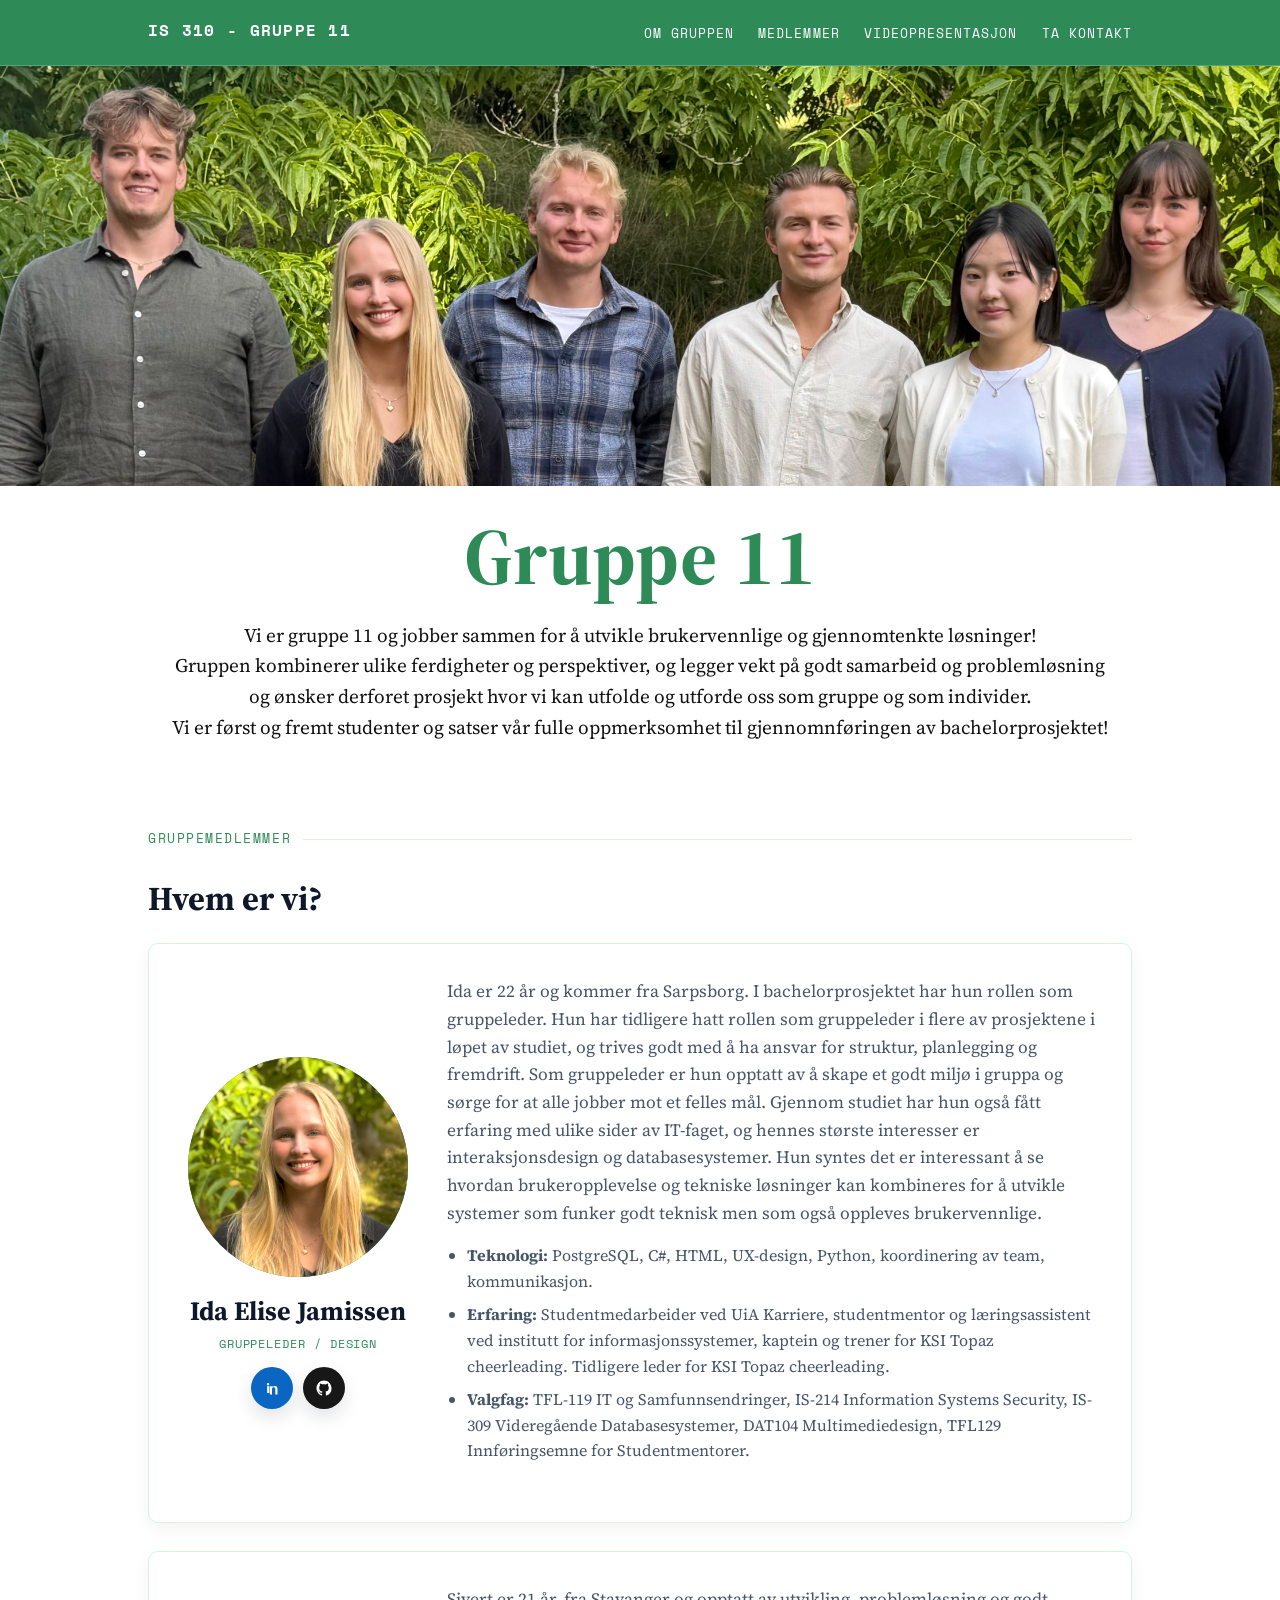
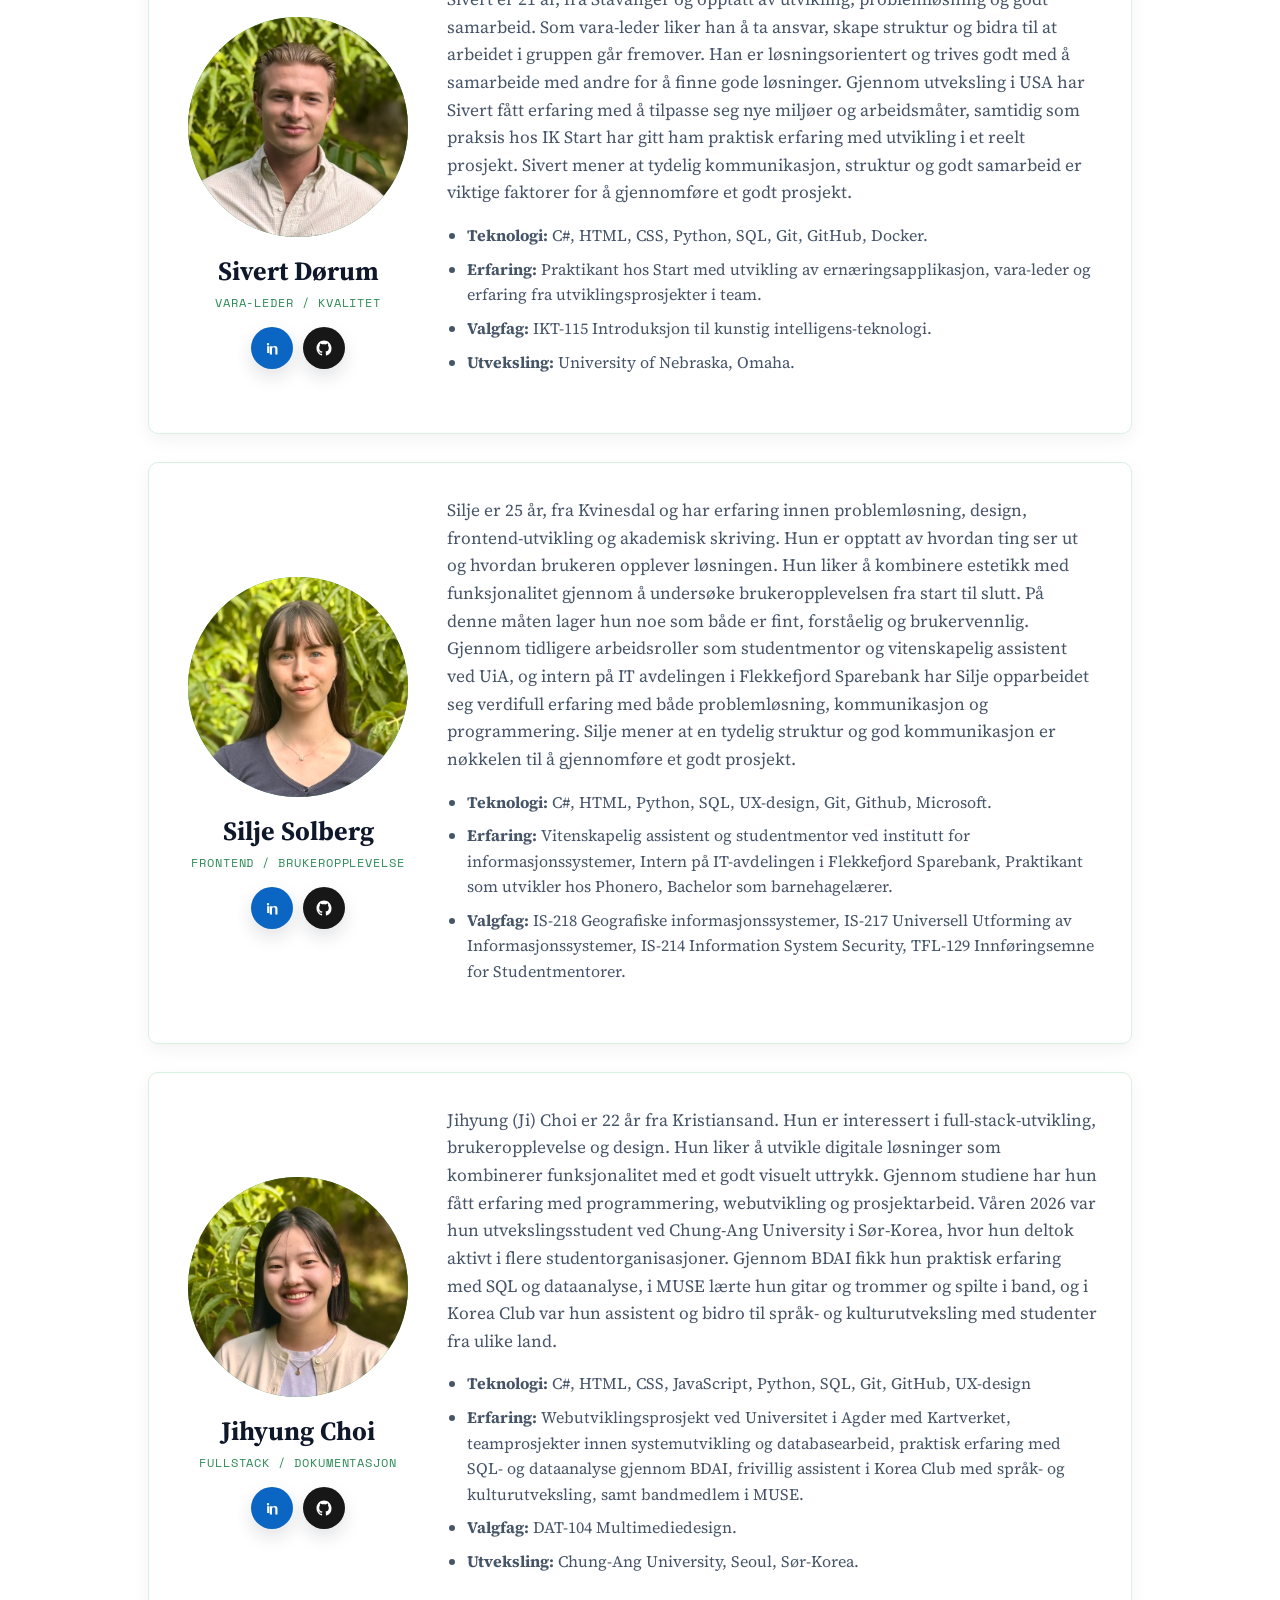
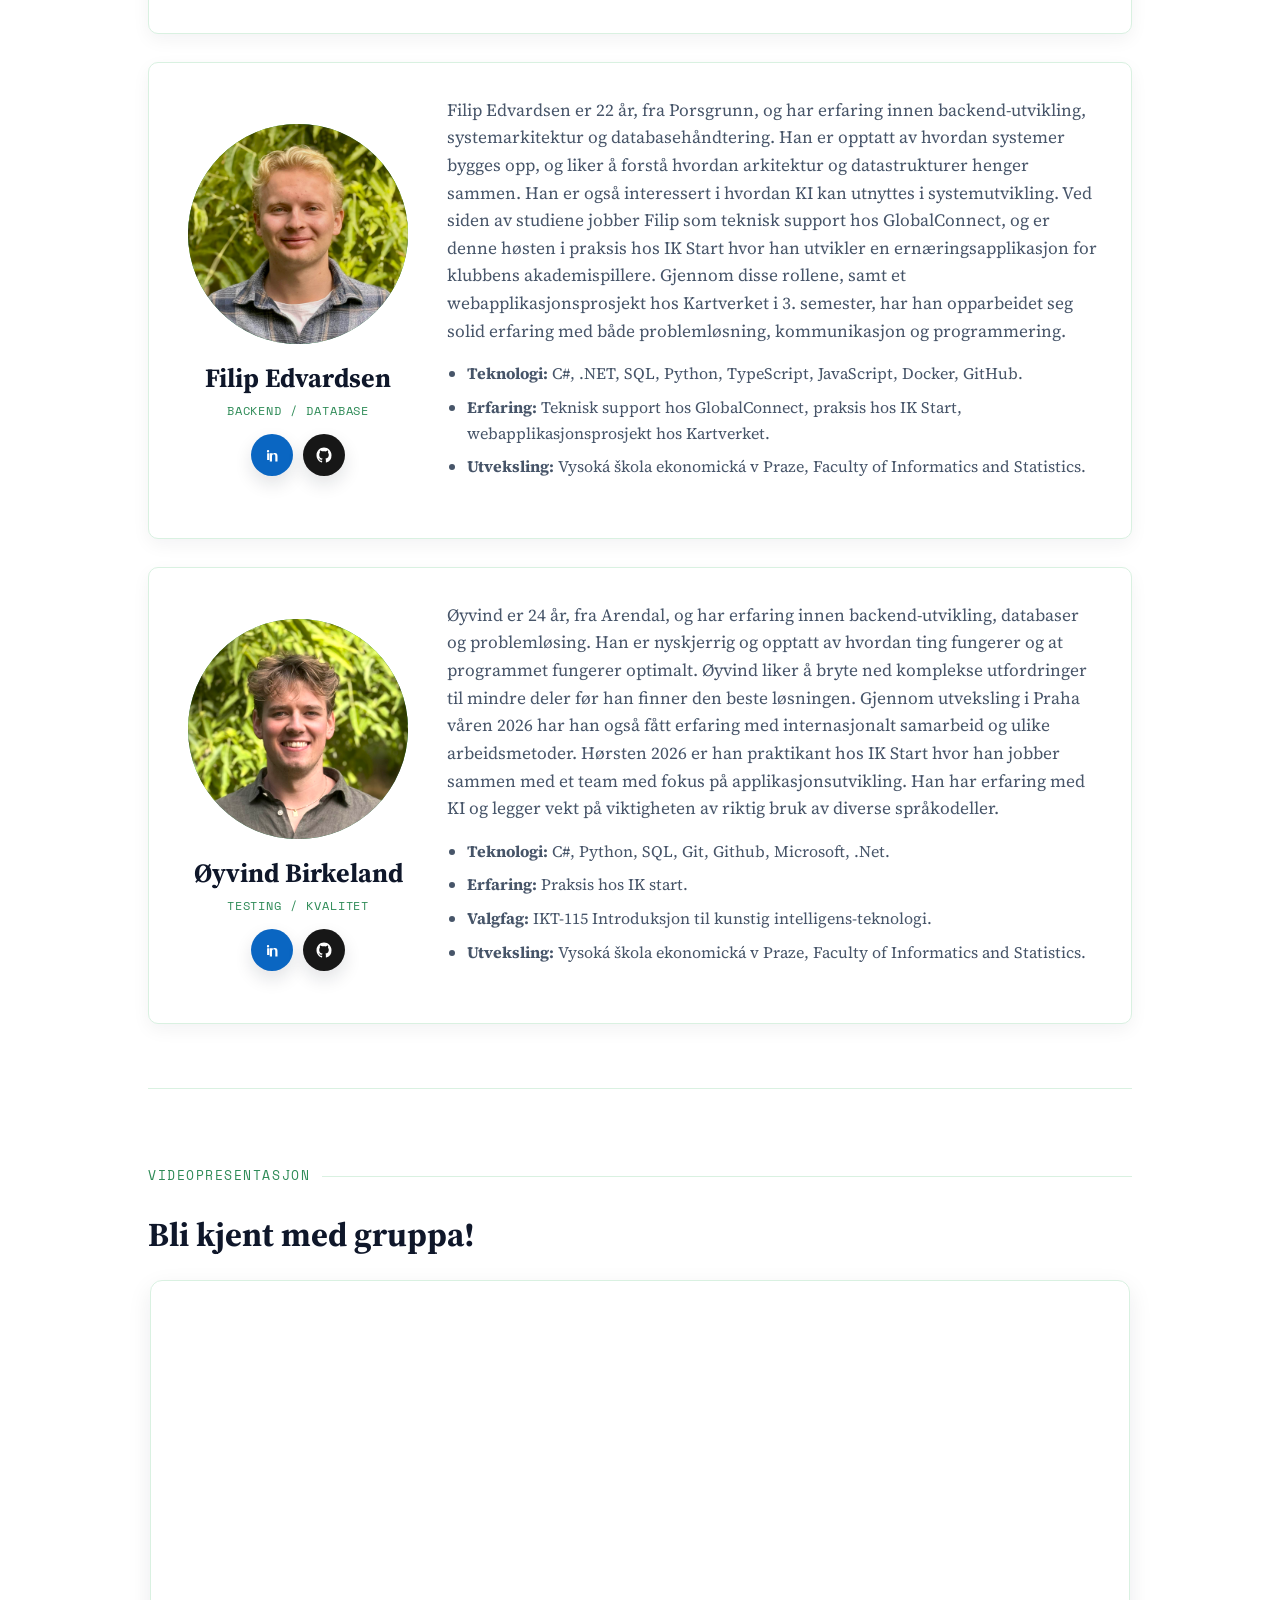
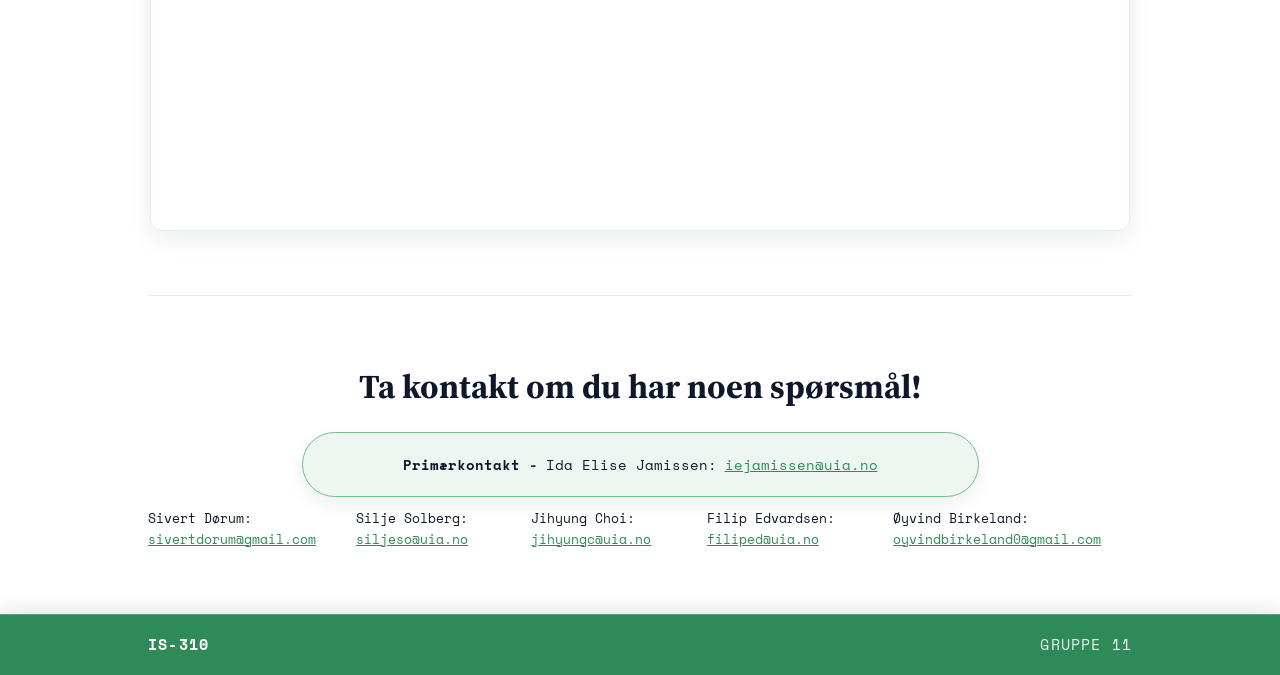
==== commit 2ae4492c: "fikset menyvalg i desktopvisning" ====
--- a/index.html
+++ b/index.html
@@ -55,7 +55,7 @@
     display: flex;
     align-items: center;
     justify-content: space-between;
-    gap: 1px;
+    gap: 24px;
   }
 
   .top-nav .brand{
@@ -65,10 +65,11 @@
     color: #ffffff;
     text-decoration: none;
     font-family: 'Space Mono', monospace;
-    font-size: 1.1rem;
+    font-size: 1rem;
     text-transform: uppercase;
     letter-spacing: 0.08em;
     font-weight: 700;
+    white-space: nowrap;
   }
 
   .top-nav ul{
@@ -78,13 +79,14 @@
     display: flex;
     align-items: center;
     justify-content: flex-end;
-    gap: 38px;
-    flex-wrap: wrap;
+    gap: 24px;
+    flex-wrap: nowrap;
+    margin-left: auto;
   }
 
   .top-nav a{
     font-family: 'Space Mono', monospace;
-    font-size: 0.92rem;
+    font-size: 0.82rem;
     text-transform: uppercase;
     letter-spacing: 0.08em;
     text-decoration: none;
@@ -127,7 +129,7 @@
   z-index: 1;
   width: min(100%, 1040px);
   margin: 0 auto;
-  padding: 20px 28px 10px;
+  padding: 20px 12px 10px;
   text-align: center;
 }
 
@@ -150,11 +152,11 @@
   }
 
   .subtitle{
-    max-width: 850px;
+    width: 100%;
+    max-width: none;
     margin: 0 auto;
     font-size: 1.2rem;
     color: #111111;
-    margin: 0 0 0 -28px;
   }
 
   .stamp{ display: none; }
@@ -556,7 +558,7 @@
   }
 
   .cover-content{
-    padding: 20px 16px;
+    padding: 20px 10px;
   }
 
   .subtitle{
@@ -724,19 +726,22 @@
 
 <!-- meny -->
   <nav class="top-nav" aria-label="Hovedmeny">
-  <div class="nav-inner">
-    <a href="#top" aria-label
-
-    <button class="menu-toggle" id="menu-btn" aria-label="Open menu">
-      ☰
-    </button>
-
-    <ul id="nav-links">
-      <li><a href="#om">Om gruppen</a></li>
-      <li><a href="#medlemmer">Medlemmer</a></li>
-      <li><a href="#video">Videopresentasjon</a></li>
-      <li><a href="#kontakt">Ta kontakt</a></li>
-  </div>
+    <div class="nav-inner">
+      <a href="#top" class="brand" aria-label="IS-310 Gruppe 11">
+        IS 310 - Gruppe 11
+      </a>
+
+      <button class="menu-toggle" id="menu-btn" aria-label="Open menu">
+        ☰
+      </button>
+
+      <ul id="nav-links">
+        <li><a href="#om">Om gruppen</a></li>
+        <li><a href="#medlemmer">Medlemmer</a></li>
+        <li><a href="#video">Videopresentasjon</a></li>
+        <li><a href="#kontakt">Ta kontakt</a></li>
+      </ul>
+    </div>
   </nav>
 
 <div class="wrap">
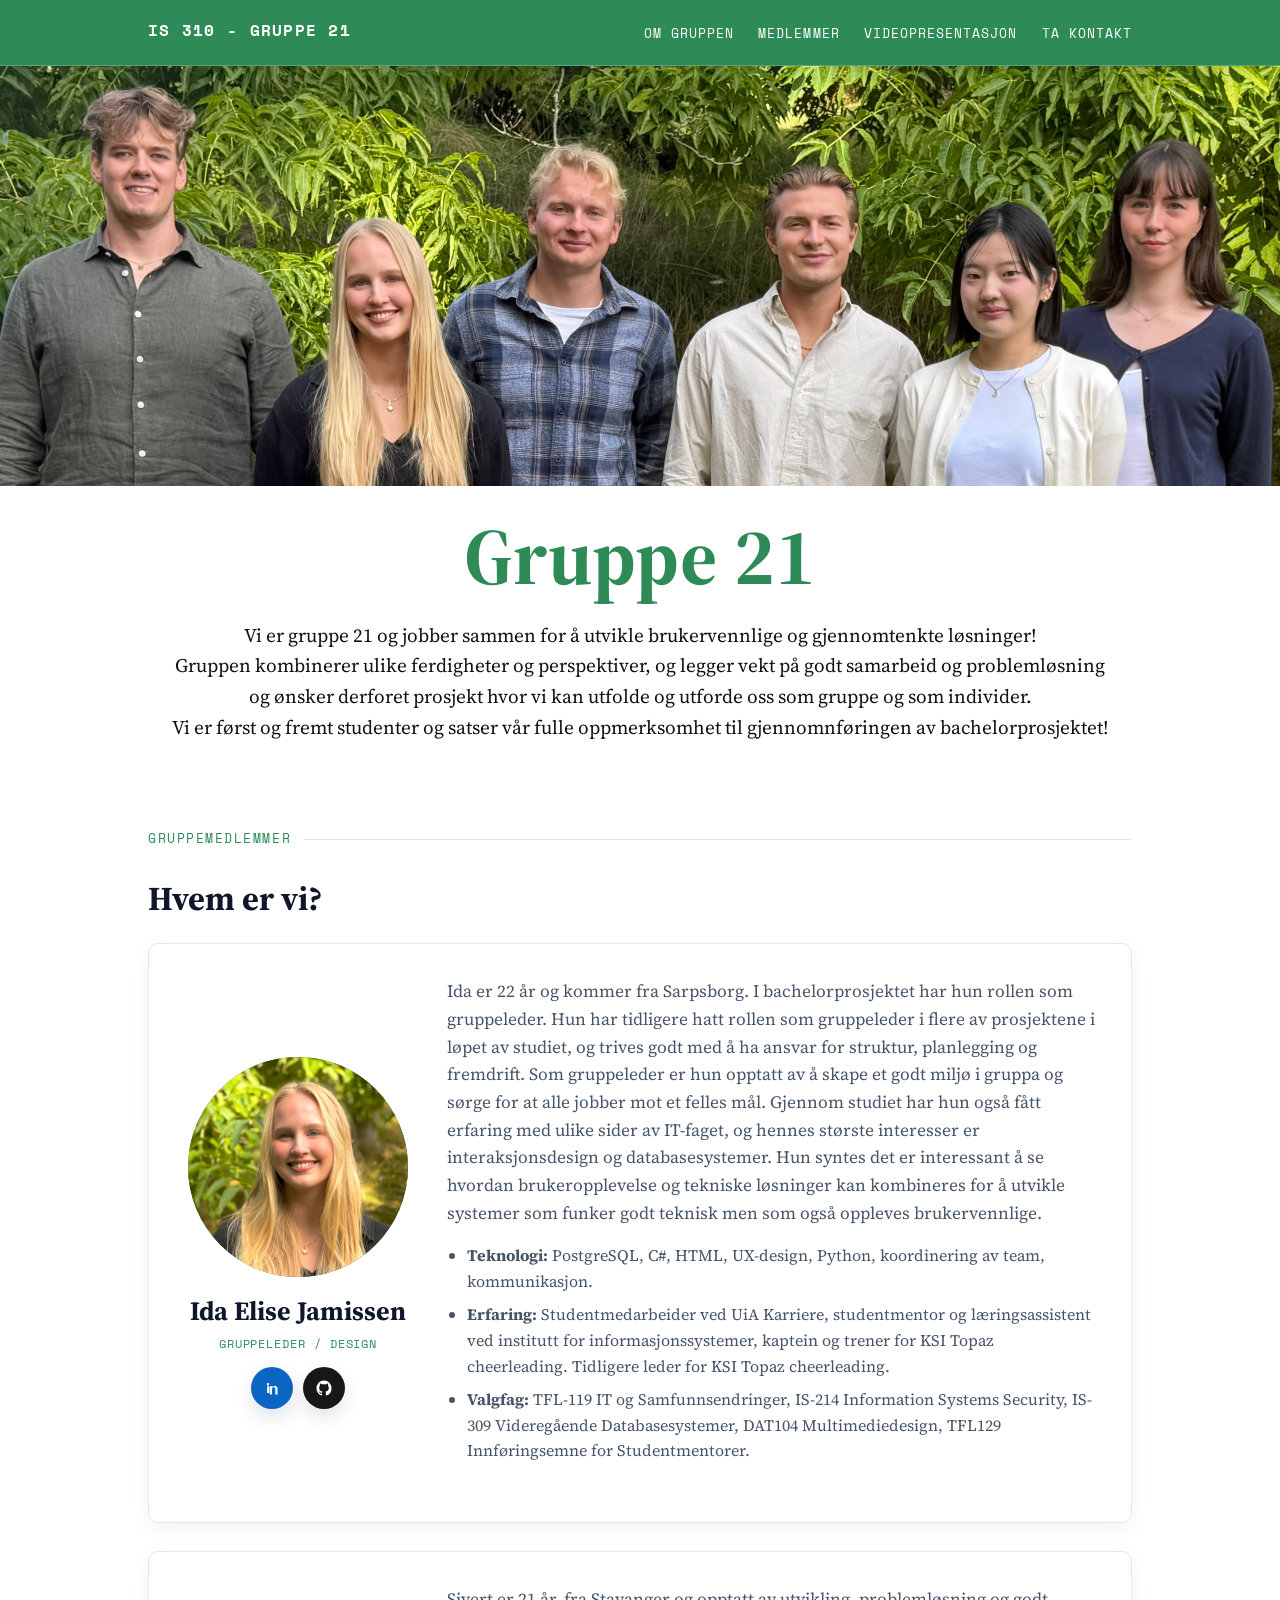
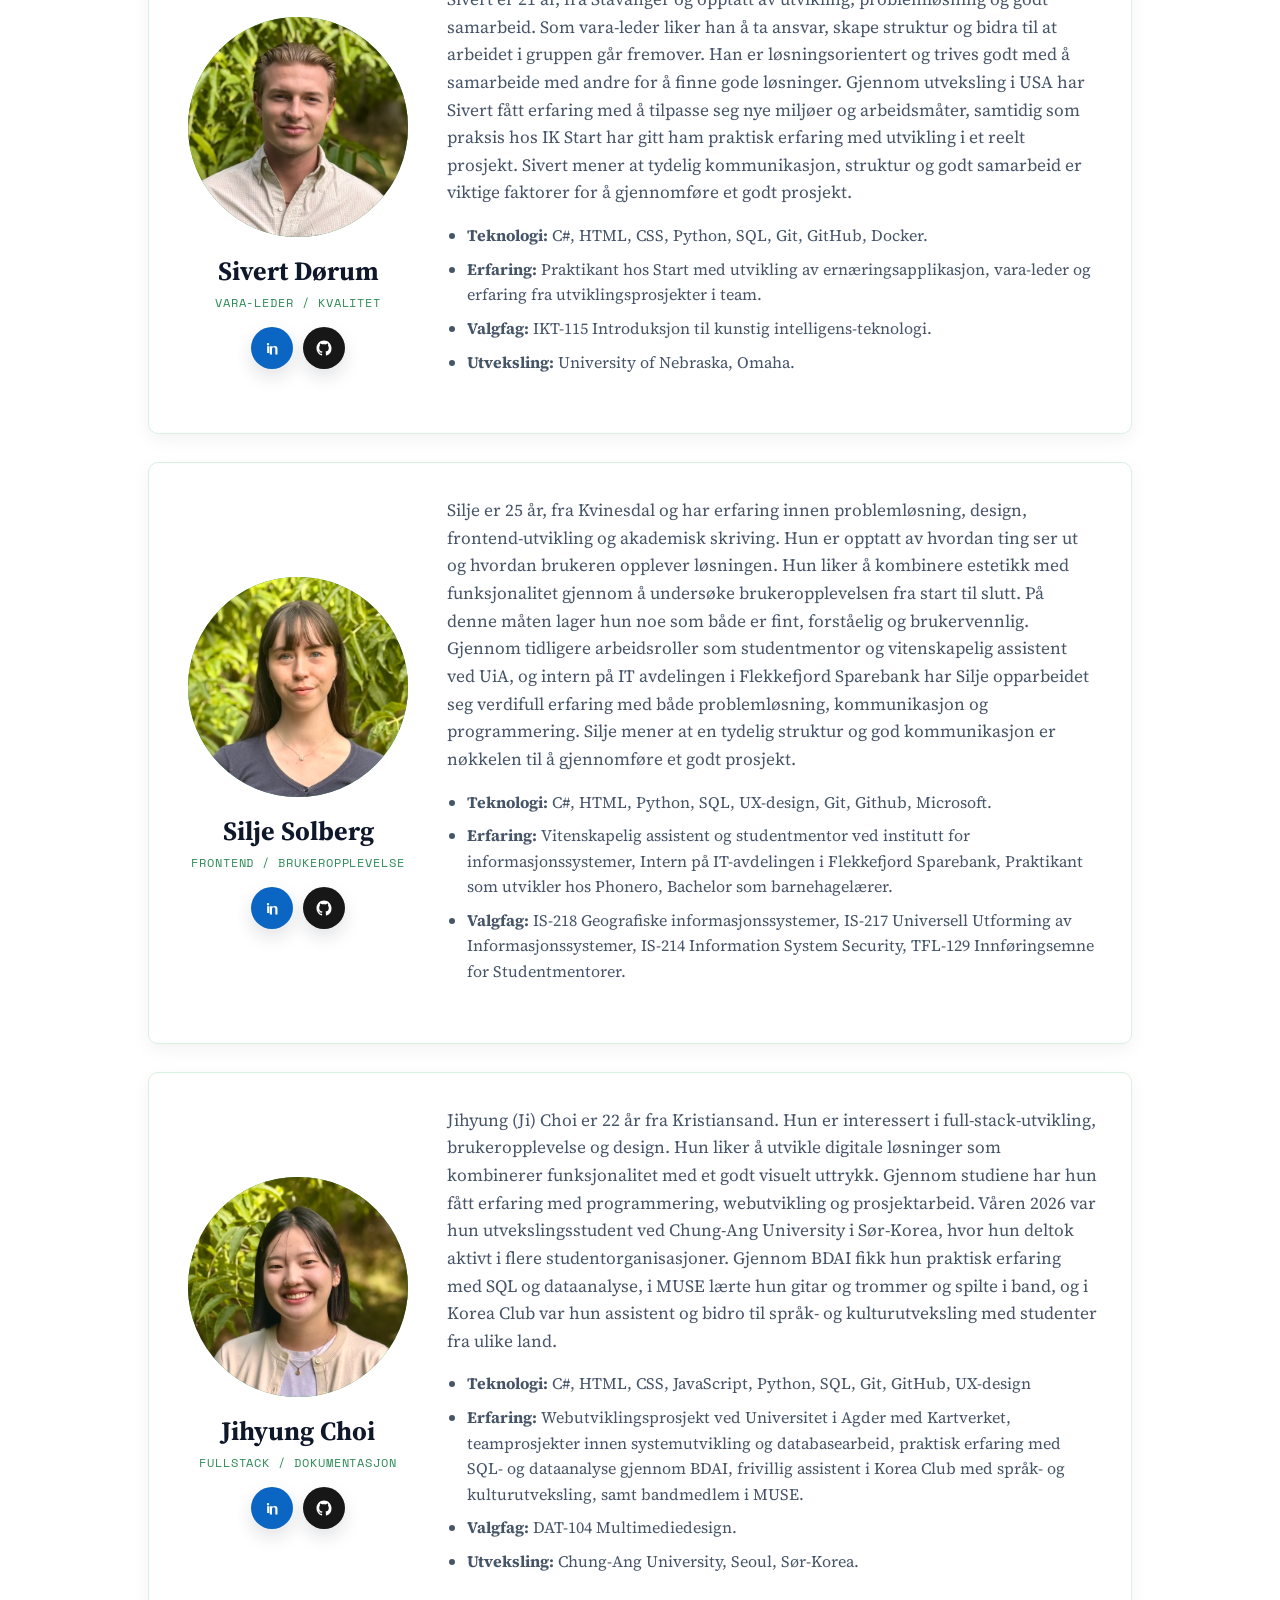
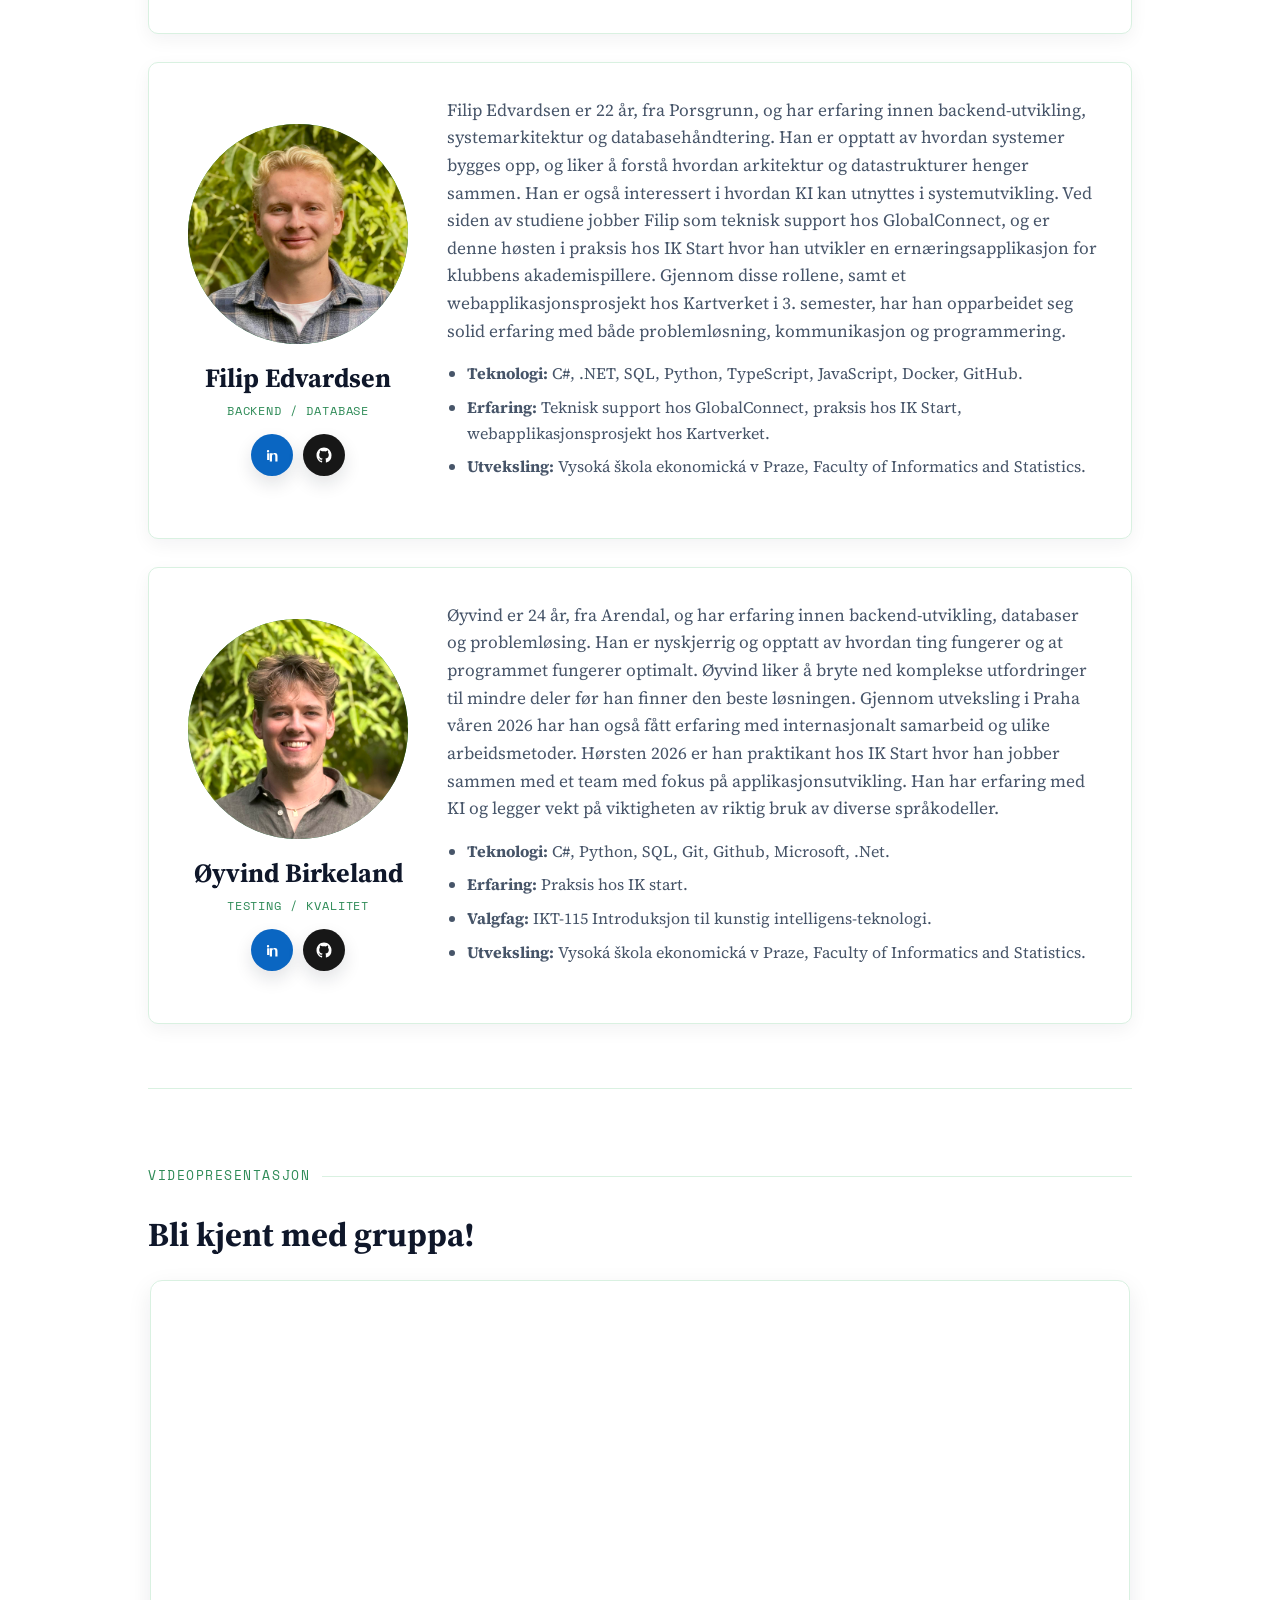
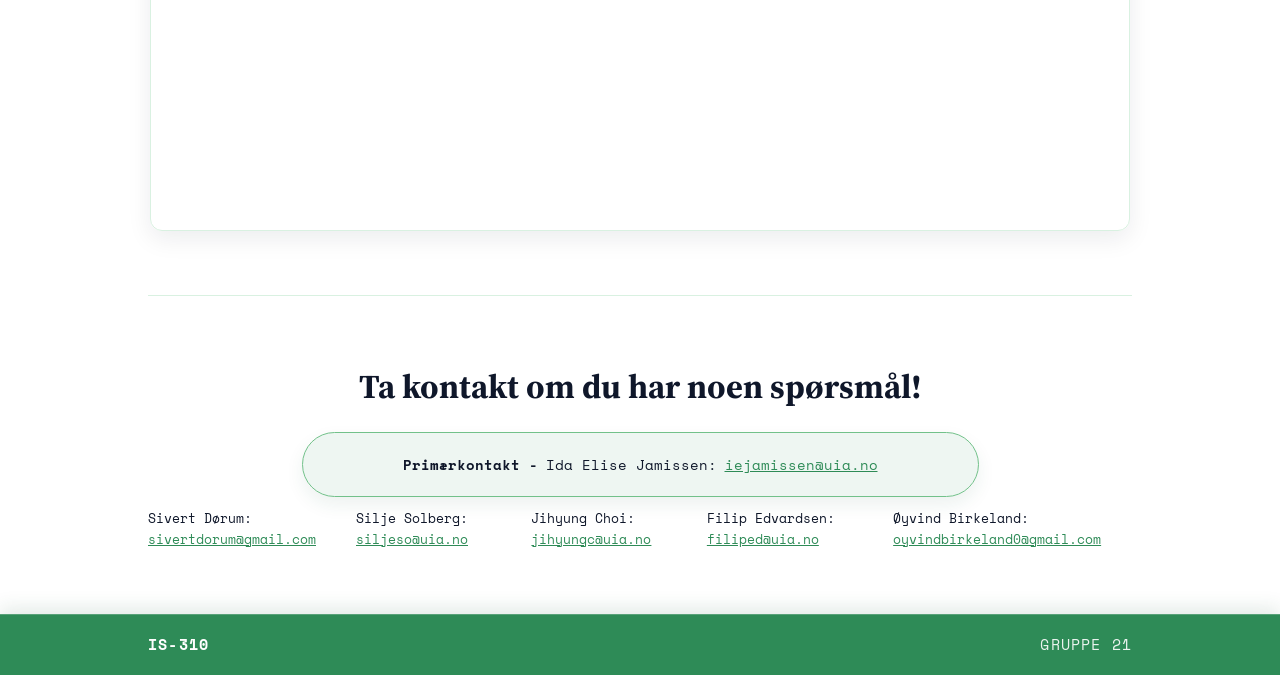
==== commit 97b9e08e: "oppdatedrt gruppe nummer" ====
--- a/index.html
+++ b/index.html
@@ -728,7 +728,7 @@
   <nav class="top-nav" aria-label="Hovedmeny">
     <div class="nav-inner">
       <a href="#top" class="brand" aria-label="IS-310 Gruppe 11">
-        IS 310 - Gruppe 11
+        IS 310 - Gruppe 21
       </a>
 
       <button class="menu-toggle" id="menu-btn" aria-label="Open menu">
@@ -752,9 +752,9 @@
    <div class="cover-gradient" aria-hidden="true"></div>
    <div class="cover-content">
      <p class="eyebrow"></p>
-     <h1 class="title">Gruppe 11</h1>
+     <h1 class="title">Gruppe 21</h1>
      <p class="subtitle">
-          Vi er gruppe 11 og jobber sammen for å utvikle brukervennlige og gjennomtenkte løsninger!
+          Vi er gruppe 21 og jobber sammen for å utvikle brukervennlige og gjennomtenkte løsninger!
       <br>Gruppen kombinerer ulike ferdigheter og perspektiver, og legger vekt på godt samarbeid og problemløsning
       <br>og ønsker derforet prosjekt hvor vi kan utfolde og utforde oss som gruppe og som individer. 
       <br>Vi er først og fremt studenter og satser vår fulle oppmerksomhet til gjennomnføringen av bachelorprosjektet!
@@ -973,7 +973,7 @@
  <footer class="site-footer" aria-label="Footer">
    <div class="nav-inner">
      <a href="#top" class="brand" aria-label="IS-310">IS-310</a>
-     <span class="footer-text">Gruppe 11</span>
+     <span class="footer-text">Gruppe 21</span>
    </div>
  </footer>
 </div>
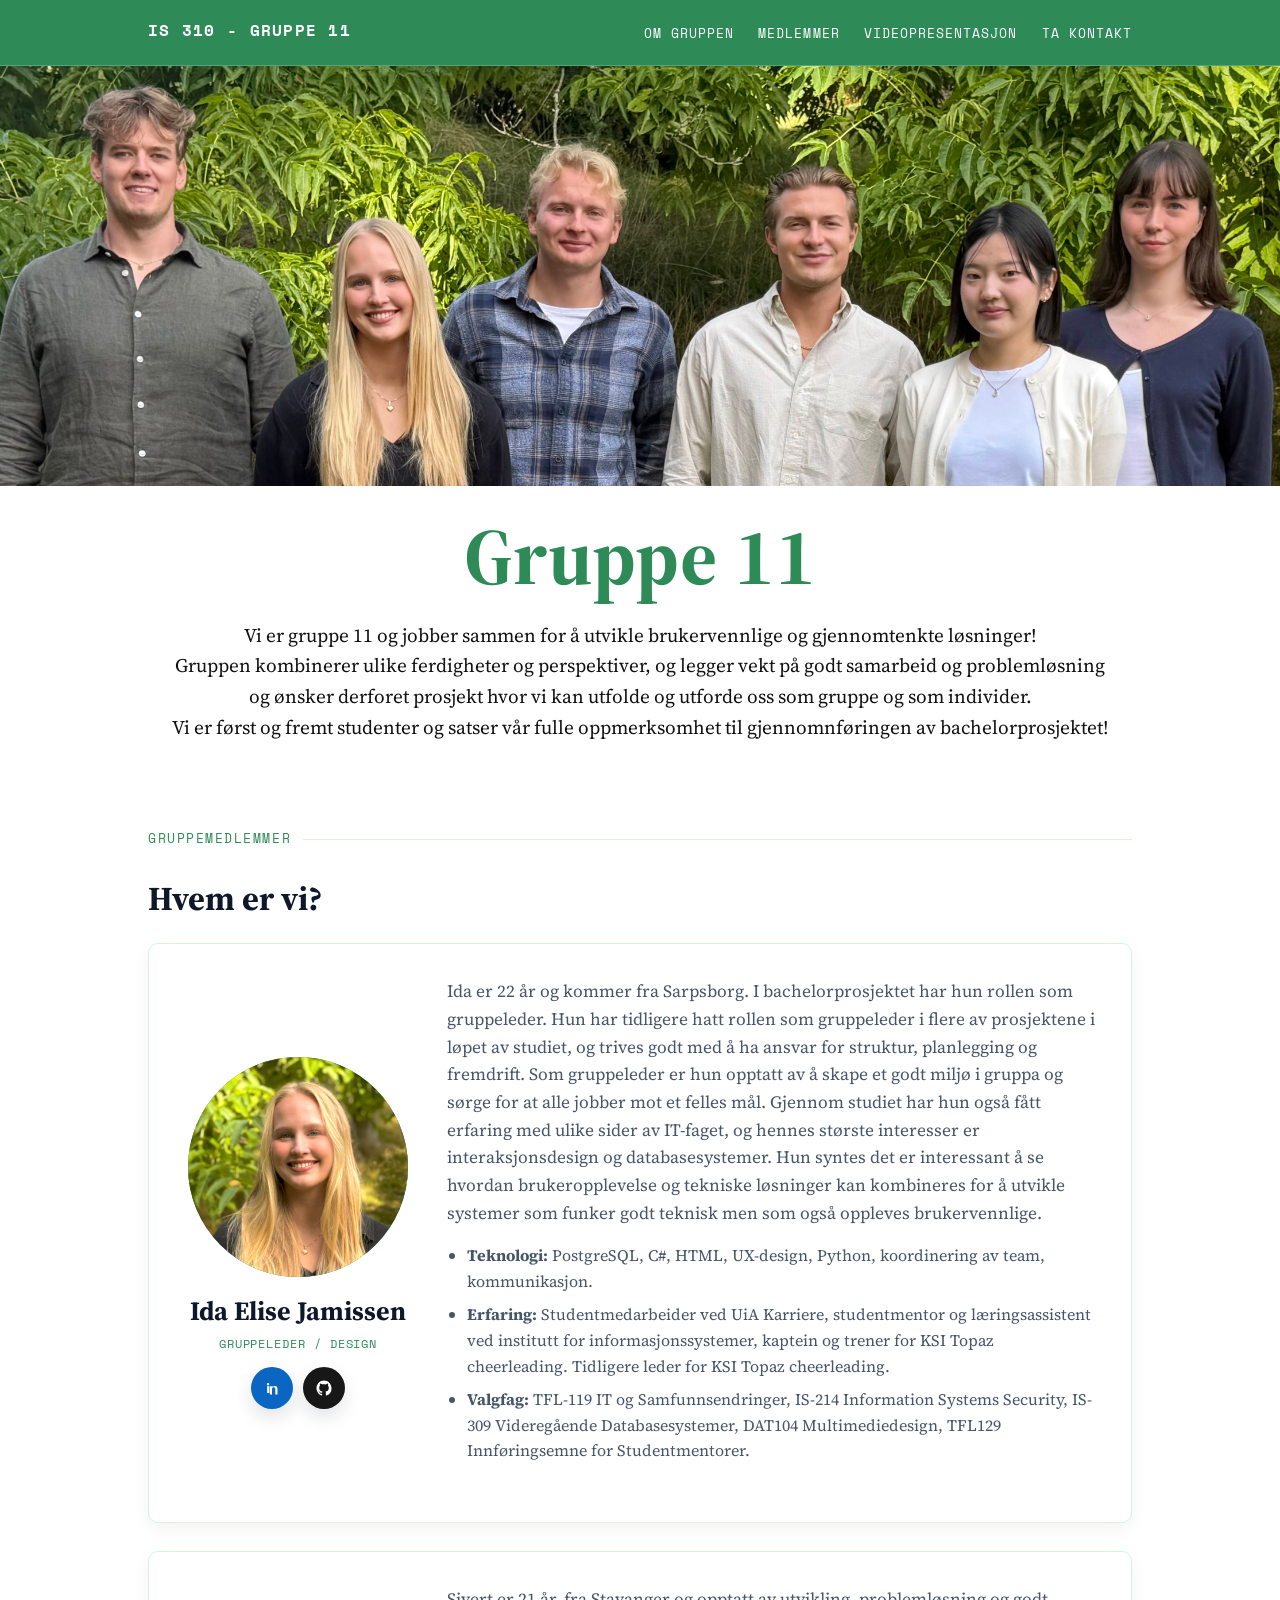
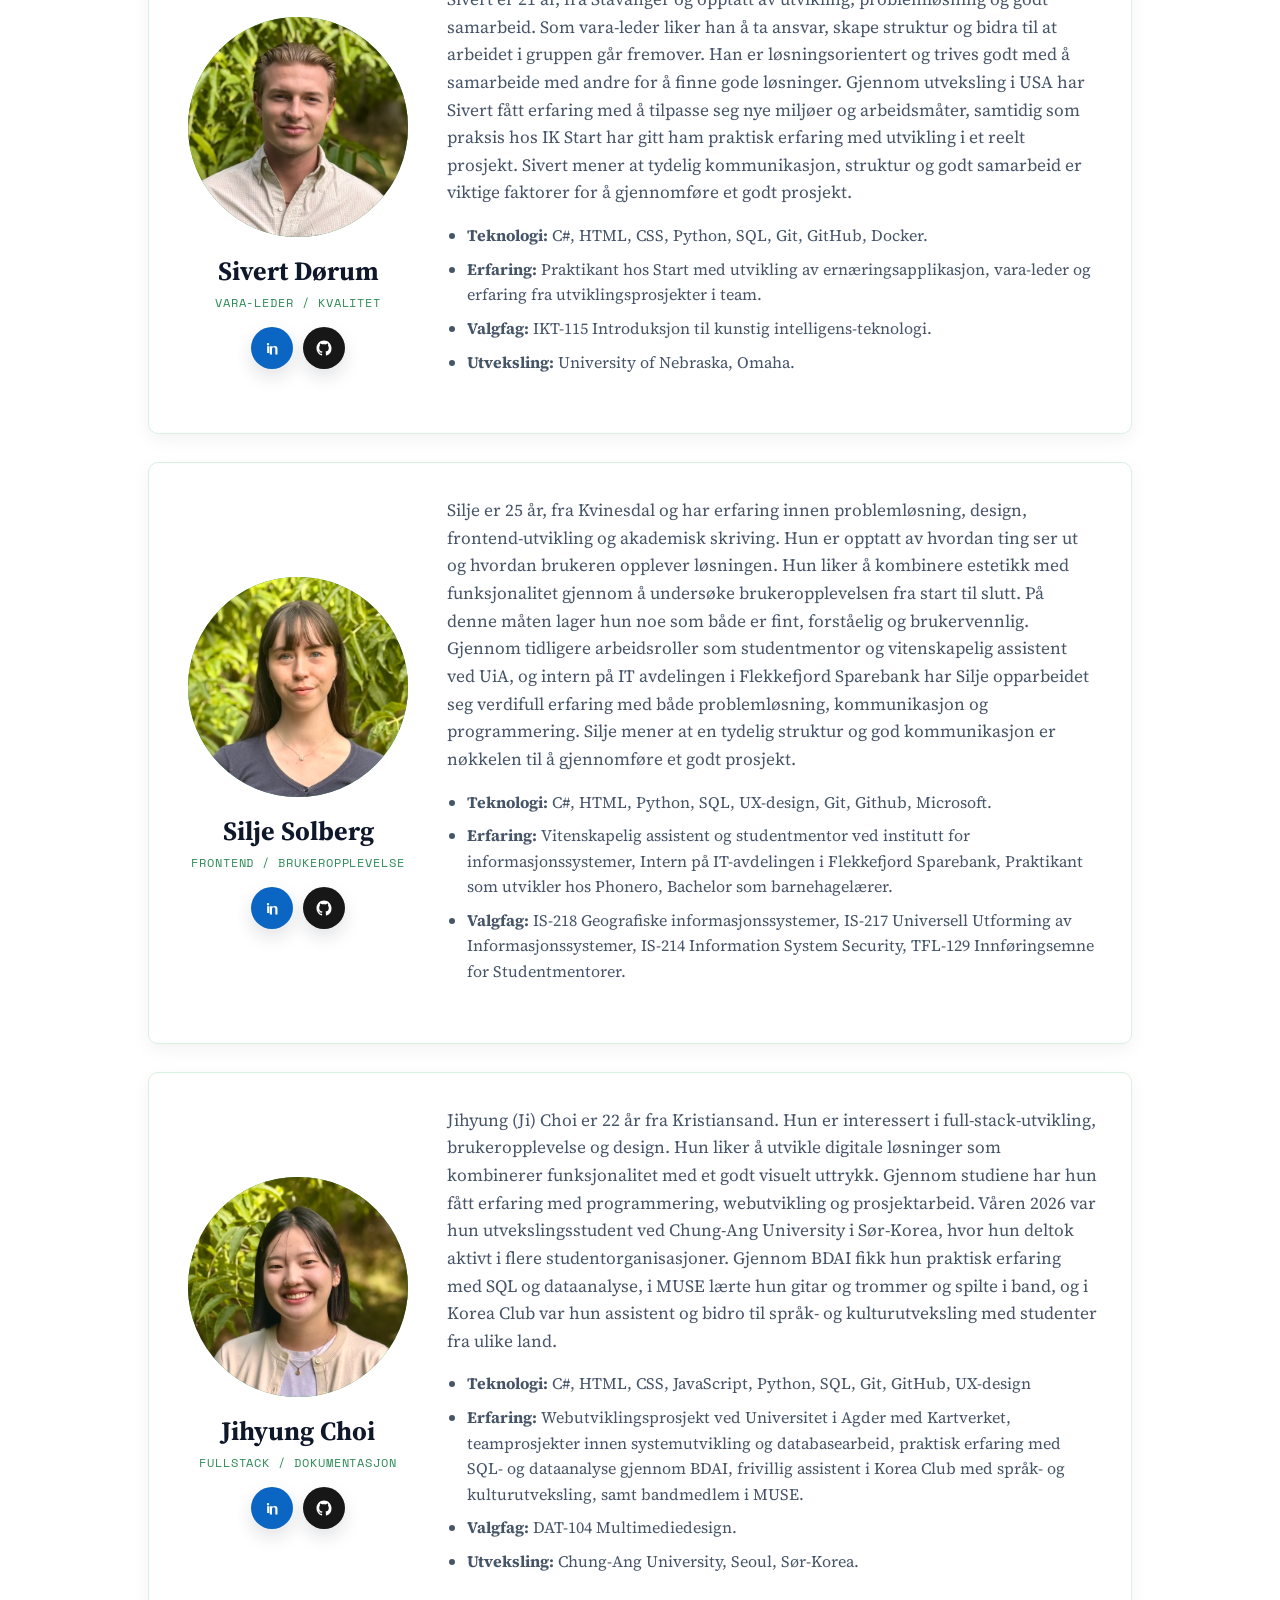
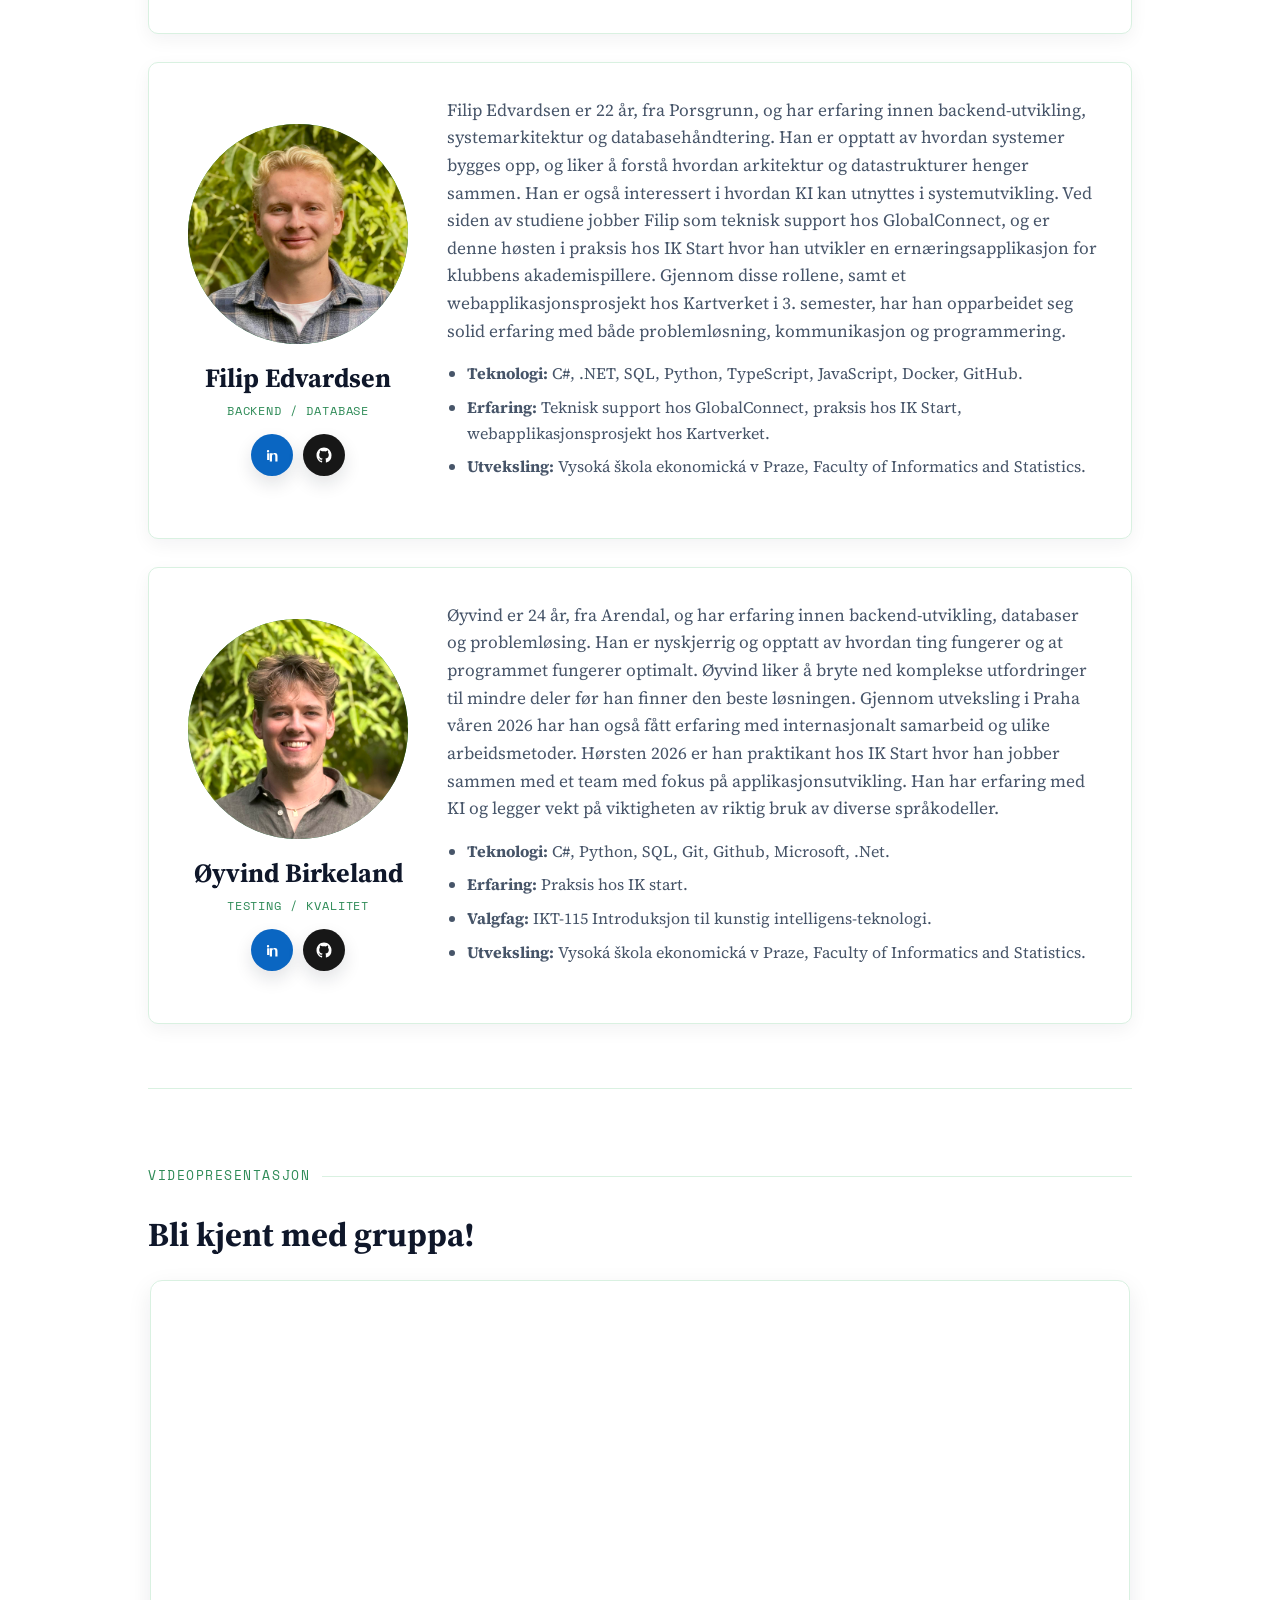
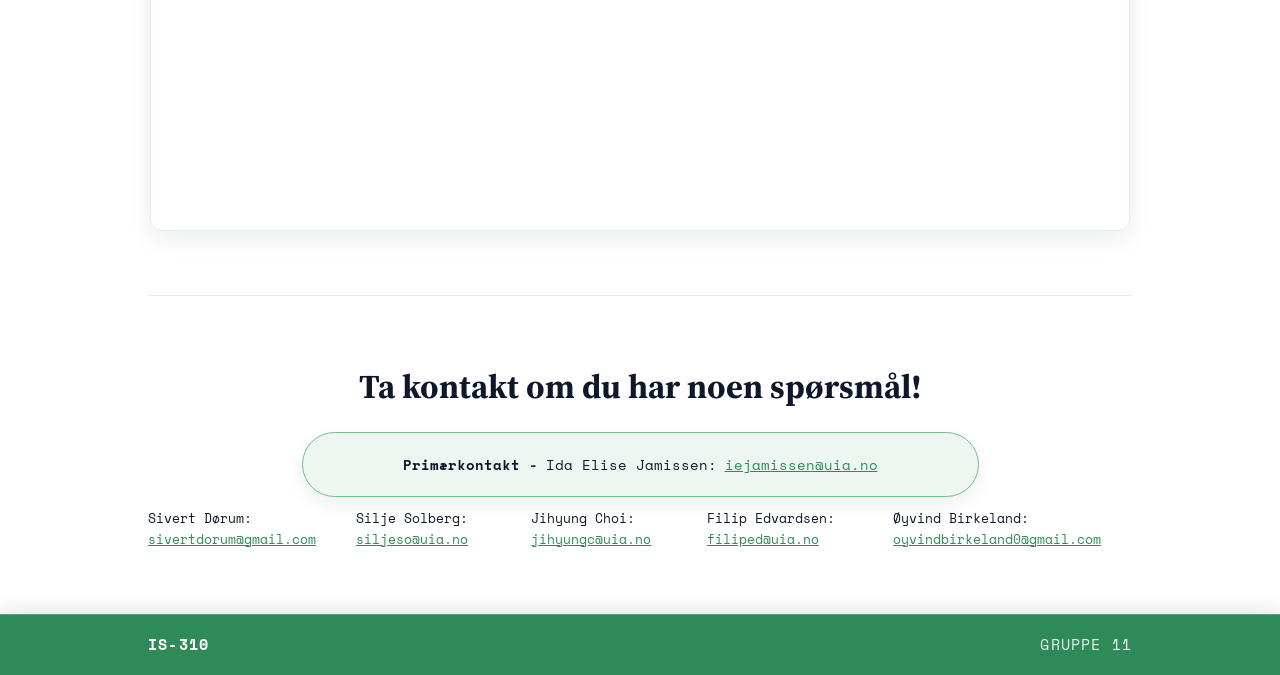
==== commit 136c4644: "oppdatert video med riktig gruppenummer" ====
--- a/index.html
+++ b/index.html
@@ -728,7 +728,7 @@
   <nav class="top-nav" aria-label="Hovedmeny">
     <div class="nav-inner">
       <a href="#top" class="brand" aria-label="IS-310 Gruppe 11">
-        IS 310 - Gruppe 21
+        IS 310 - Gruppe 11
       </a>
 
       <button class="menu-toggle" id="menu-btn" aria-label="Open menu">
@@ -752,9 +752,9 @@
    <div class="cover-gradient" aria-hidden="true"></div>
    <div class="cover-content">
      <p class="eyebrow"></p>
-     <h1 class="title">Gruppe 21</h1>
+     <h1 class="title">Gruppe 11</h1>
      <p class="subtitle">
-          Vi er gruppe 21 og jobber sammen for å utvikle brukervennlige og gjennomtenkte løsninger!
+          Vi er gruppe 11 og jobber sammen for å utvikle brukervennlige og gjennomtenkte løsninger!
       <br>Gruppen kombinerer ulike ferdigheter og perspektiver, og legger vekt på godt samarbeid og problemløsning
       <br>og ønsker derforet prosjekt hvor vi kan utfolde og utforde oss som gruppe og som individer. 
       <br>Vi er først og fremt studenter og satser vår fulle oppmerksomhet til gjennomnføringen av bachelorprosjektet!
@@ -945,7 +945,7 @@
    <h2>Bli kjent med gruppa!</h2>
    <div class="video-wrap">
      <iframe
-       src="https://www.youtube.com/embed/SopytARRfd0?rel=0"
+       src="https://www.youtube.com/embed/Gc1EgIeaeOY"
        title="Video om IS-310 prosjektet"
        loading="lazy"
        allow="accelerometer; autoplay; clipboard-write; encrypted-media; gyroscope; picture-in-picture; web-share"
@@ -973,7 +973,7 @@
  <footer class="site-footer" aria-label="Footer">
    <div class="nav-inner">
      <a href="#top" class="brand" aria-label="IS-310">IS-310</a>
-     <span class="footer-text">Gruppe 21</span>
+     <span class="footer-text">Gruppe 11</span>
    </div>
  </footer>
 </div>
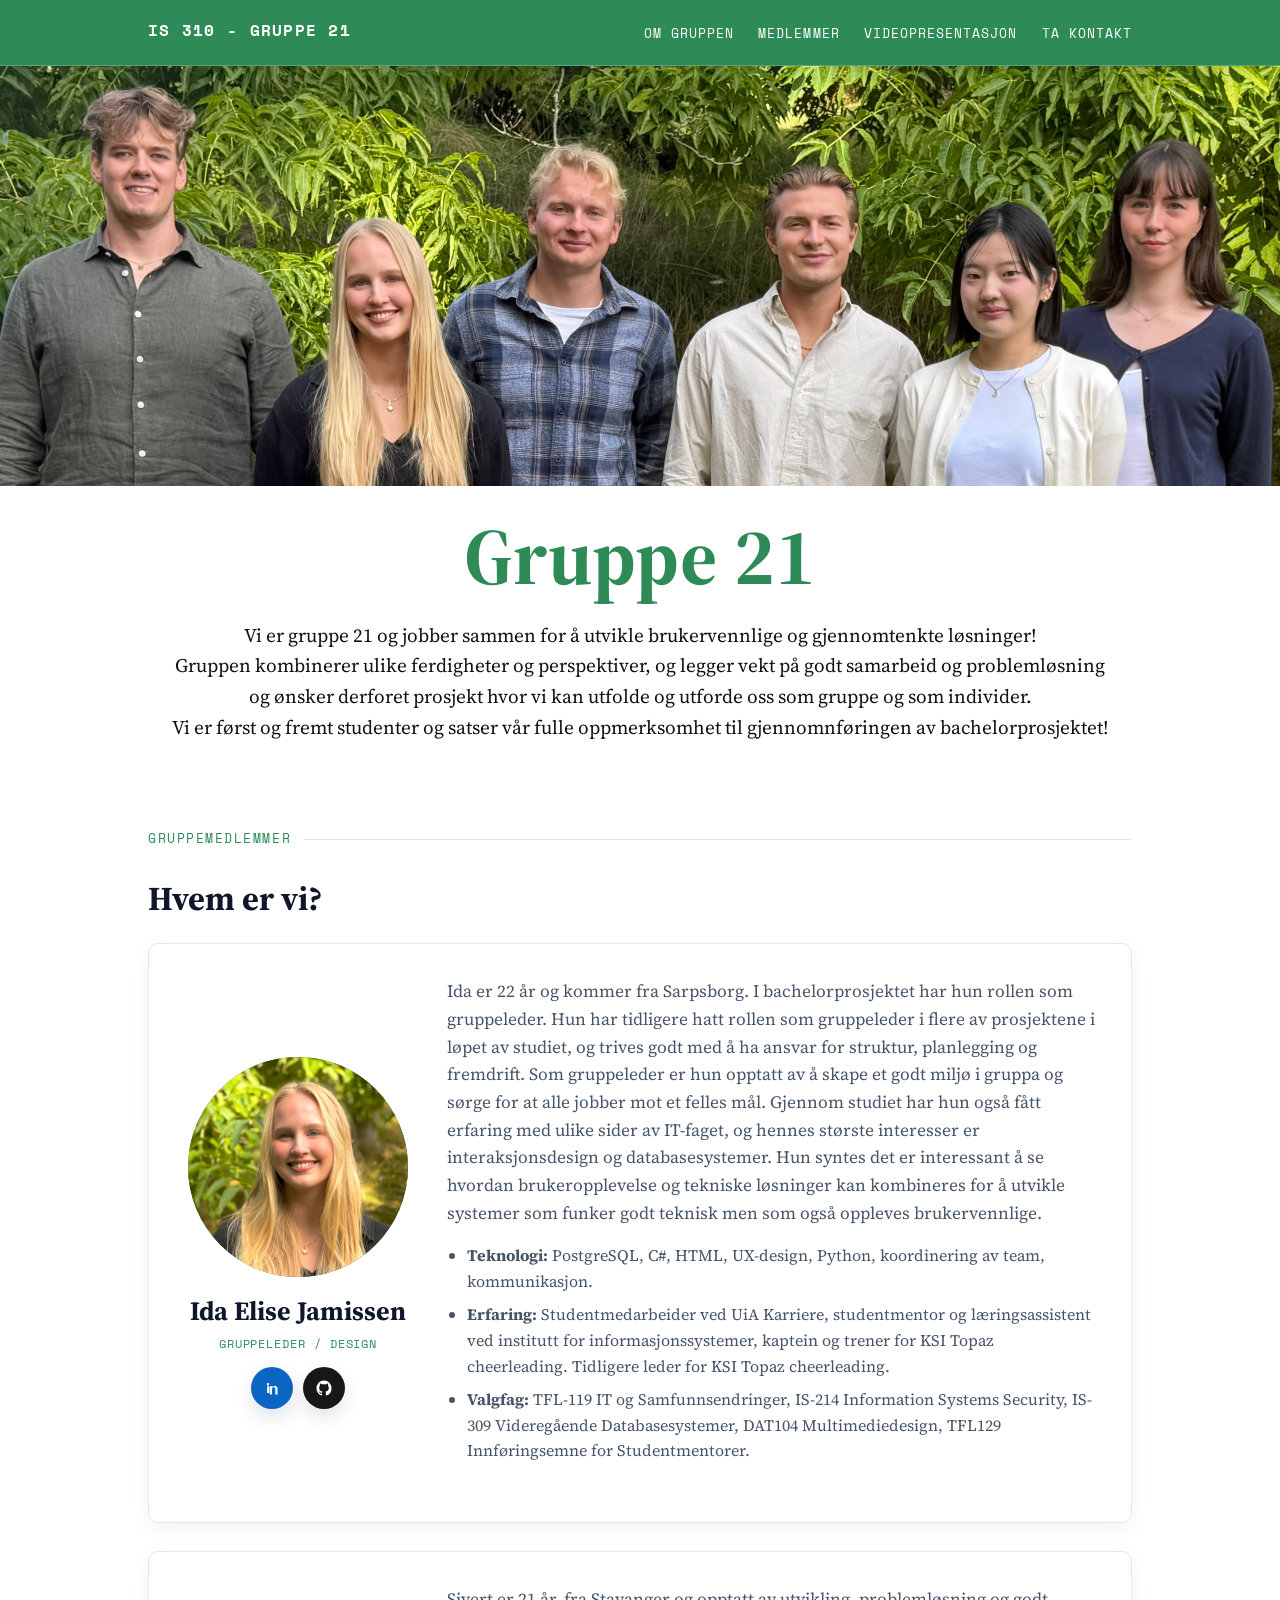
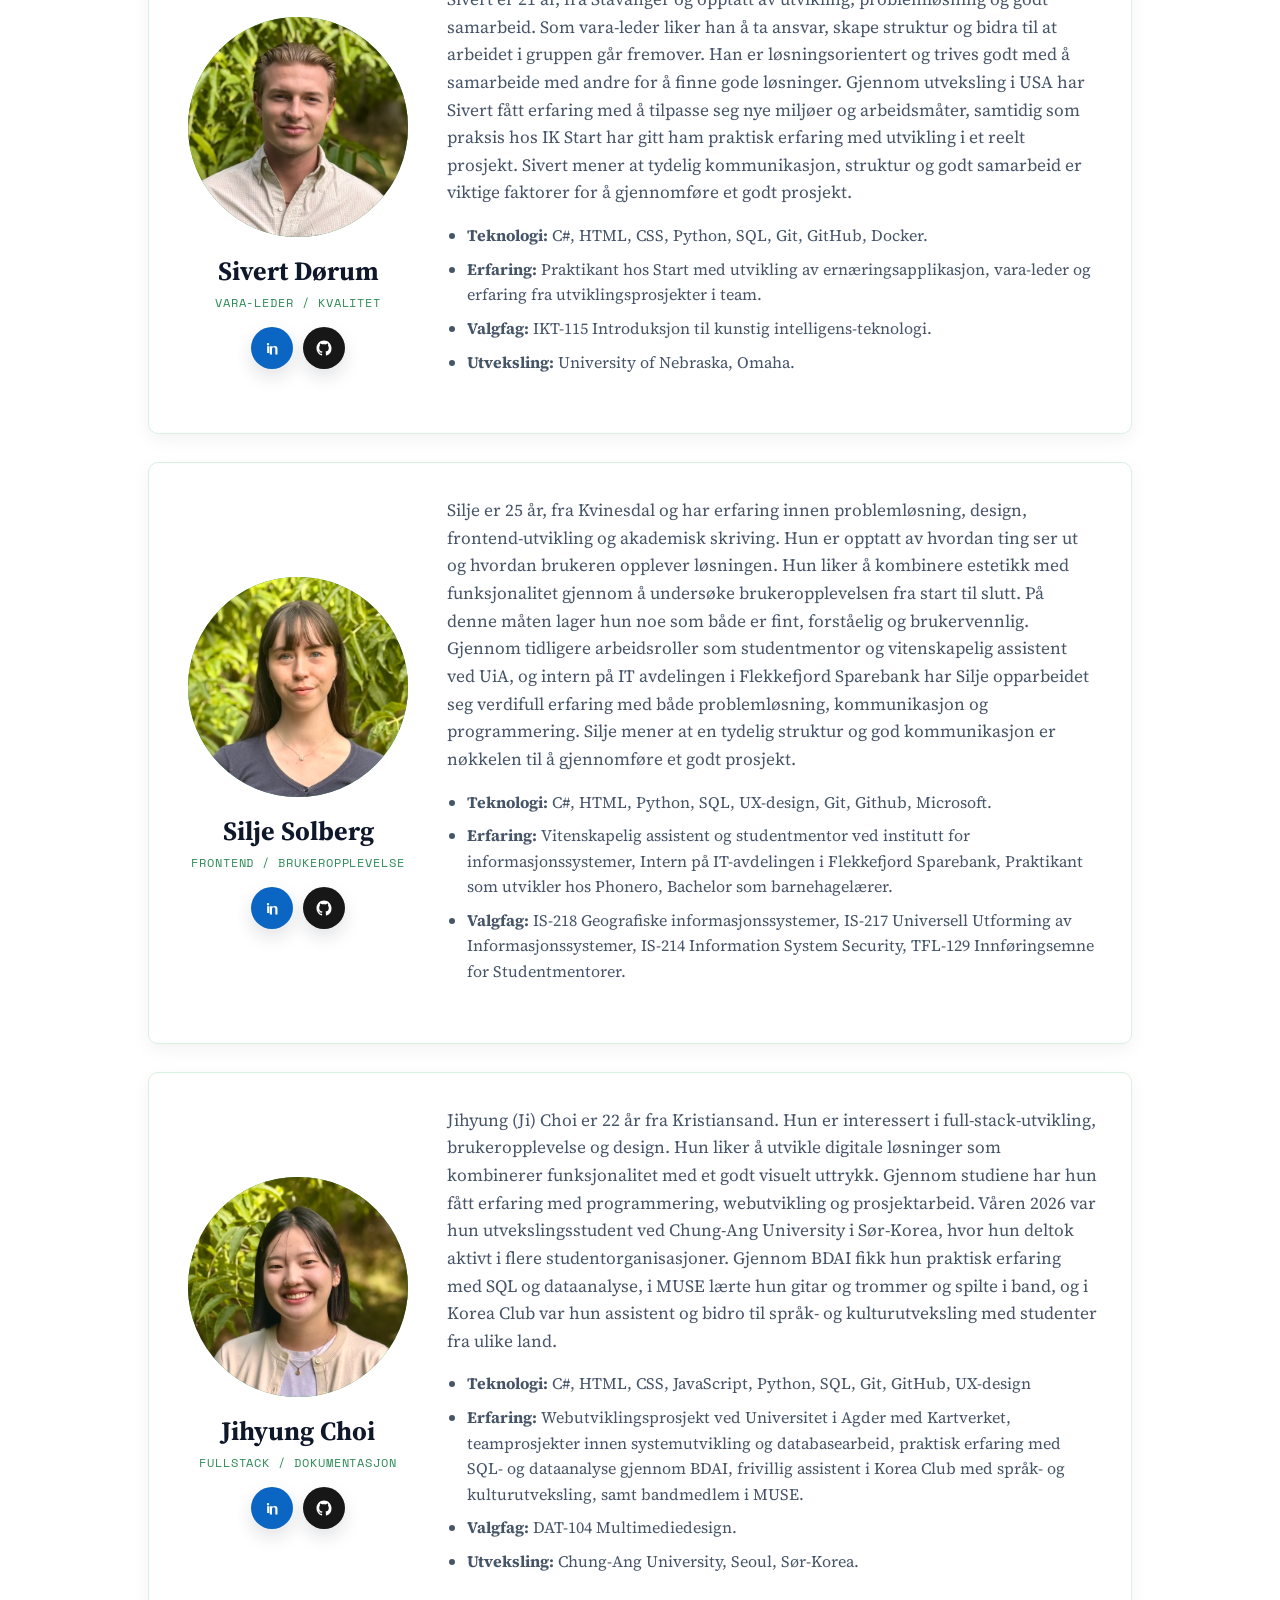
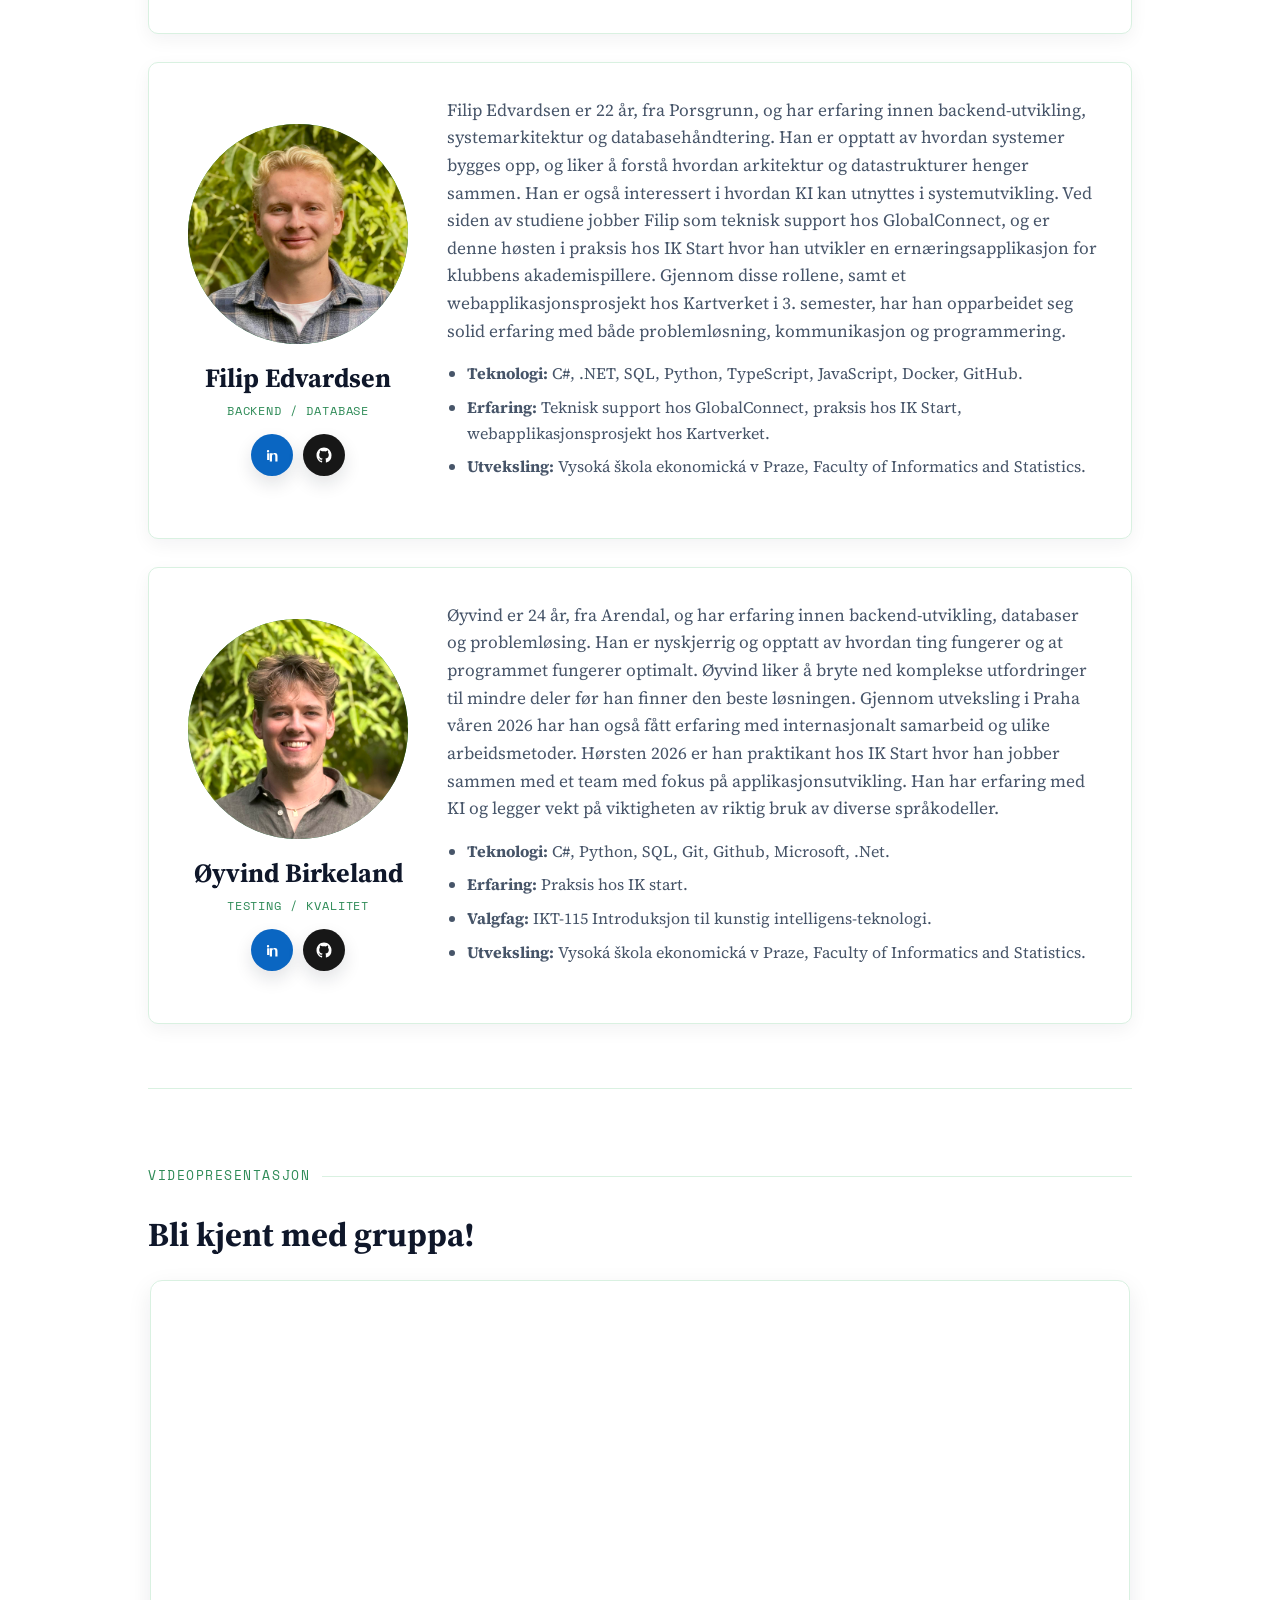
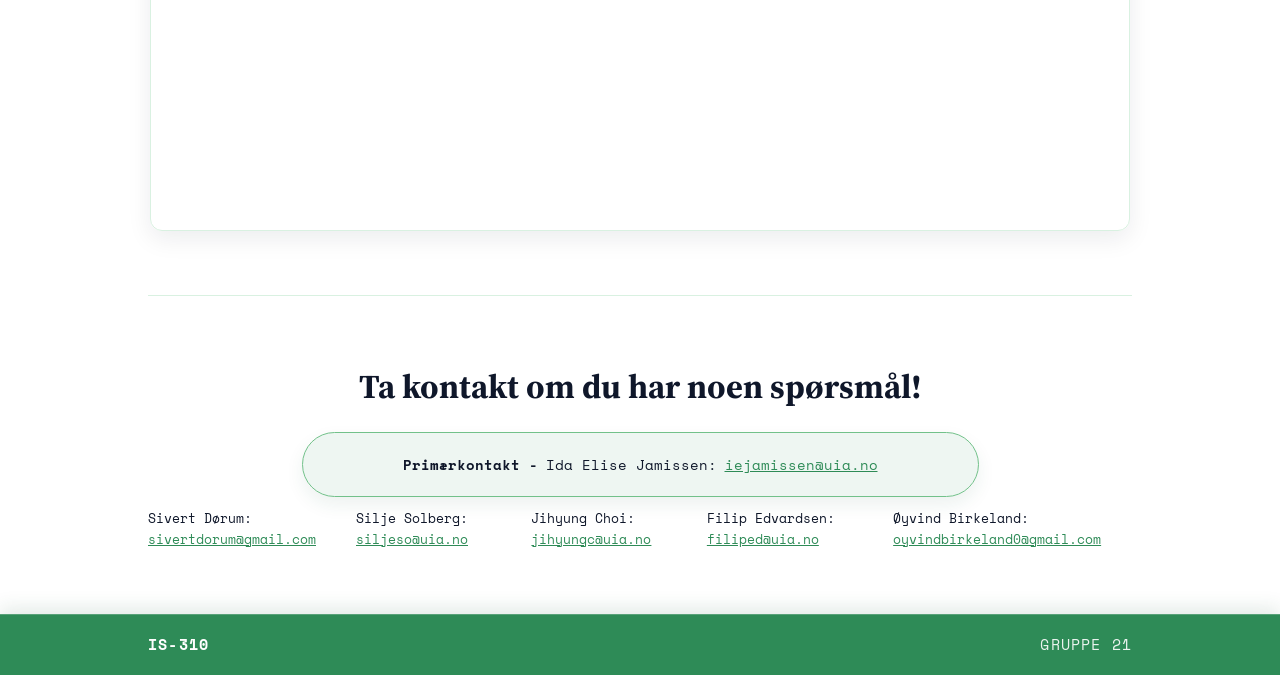
==== commit c7706d93: "Merge pull request #15 from siljesolberg/oppdatering-forslag oppdatert video med riktig gruppenummer" ====
--- a/index.html
+++ b/index.html
@@ -728,7 +728,7 @@
   <nav class="top-nav" aria-label="Hovedmeny">
     <div class="nav-inner">
       <a href="#top" class="brand" aria-label="IS-310 Gruppe 11">
-        IS 310 - Gruppe 11
+        IS 310 - Gruppe 21
       </a>
 
       <button class="menu-toggle" id="menu-btn" aria-label="Open menu">
@@ -752,9 +752,9 @@
    <div class="cover-gradient" aria-hidden="true"></div>
    <div class="cover-content">
      <p class="eyebrow"></p>
-     <h1 class="title">Gruppe 11</h1>
+     <h1 class="title">Gruppe 21</h1>
      <p class="subtitle">
-          Vi er gruppe 11 og jobber sammen for å utvikle brukervennlige og gjennomtenkte løsninger!
+          Vi er gruppe 21 og jobber sammen for å utvikle brukervennlige og gjennomtenkte løsninger!
       <br>Gruppen kombinerer ulike ferdigheter og perspektiver, og legger vekt på godt samarbeid og problemløsning
       <br>og ønsker derforet prosjekt hvor vi kan utfolde og utforde oss som gruppe og som individer. 
       <br>Vi er først og fremt studenter og satser vår fulle oppmerksomhet til gjennomnføringen av bachelorprosjektet!
@@ -973,7 +973,7 @@
  <footer class="site-footer" aria-label="Footer">
    <div class="nav-inner">
      <a href="#top" class="brand" aria-label="IS-310">IS-310</a>
-     <span class="footer-text">Gruppe 11</span>
+     <span class="footer-text">Gruppe 21</span>
    </div>
  </footer>
 </div>
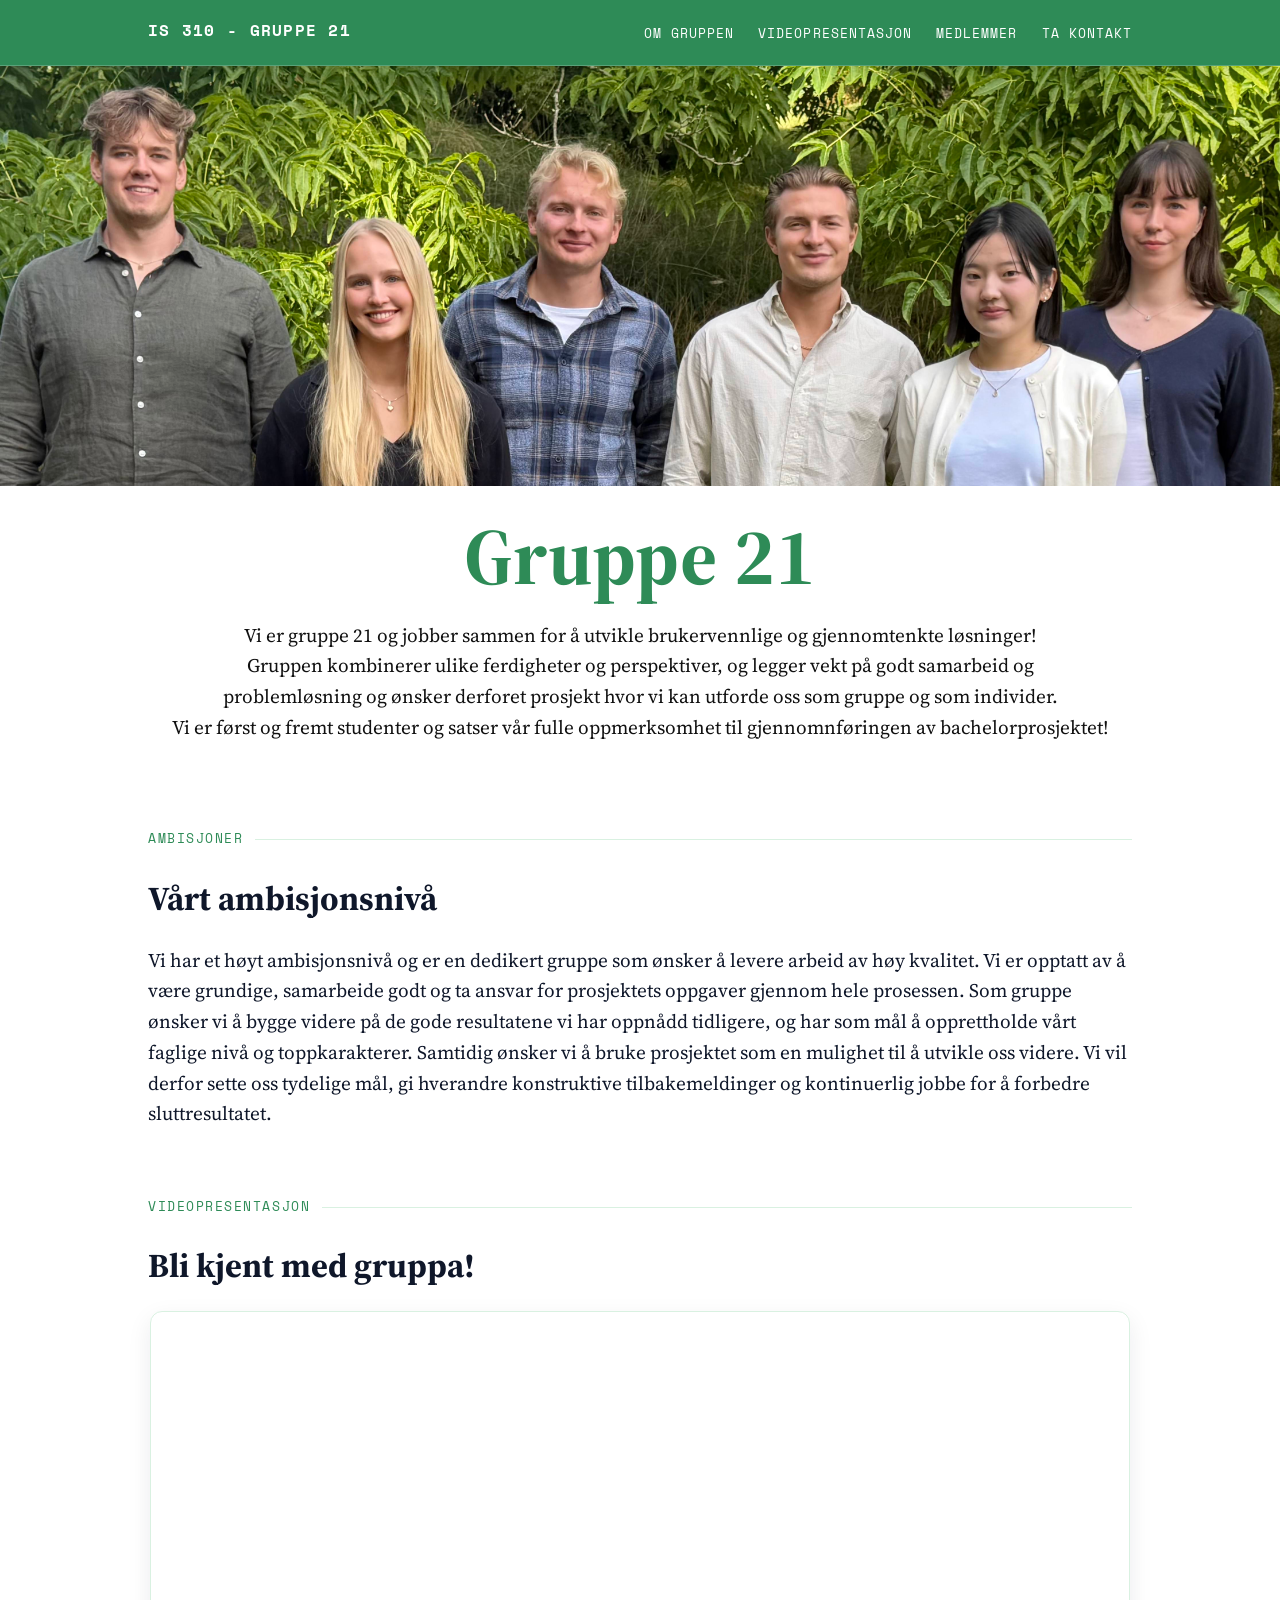
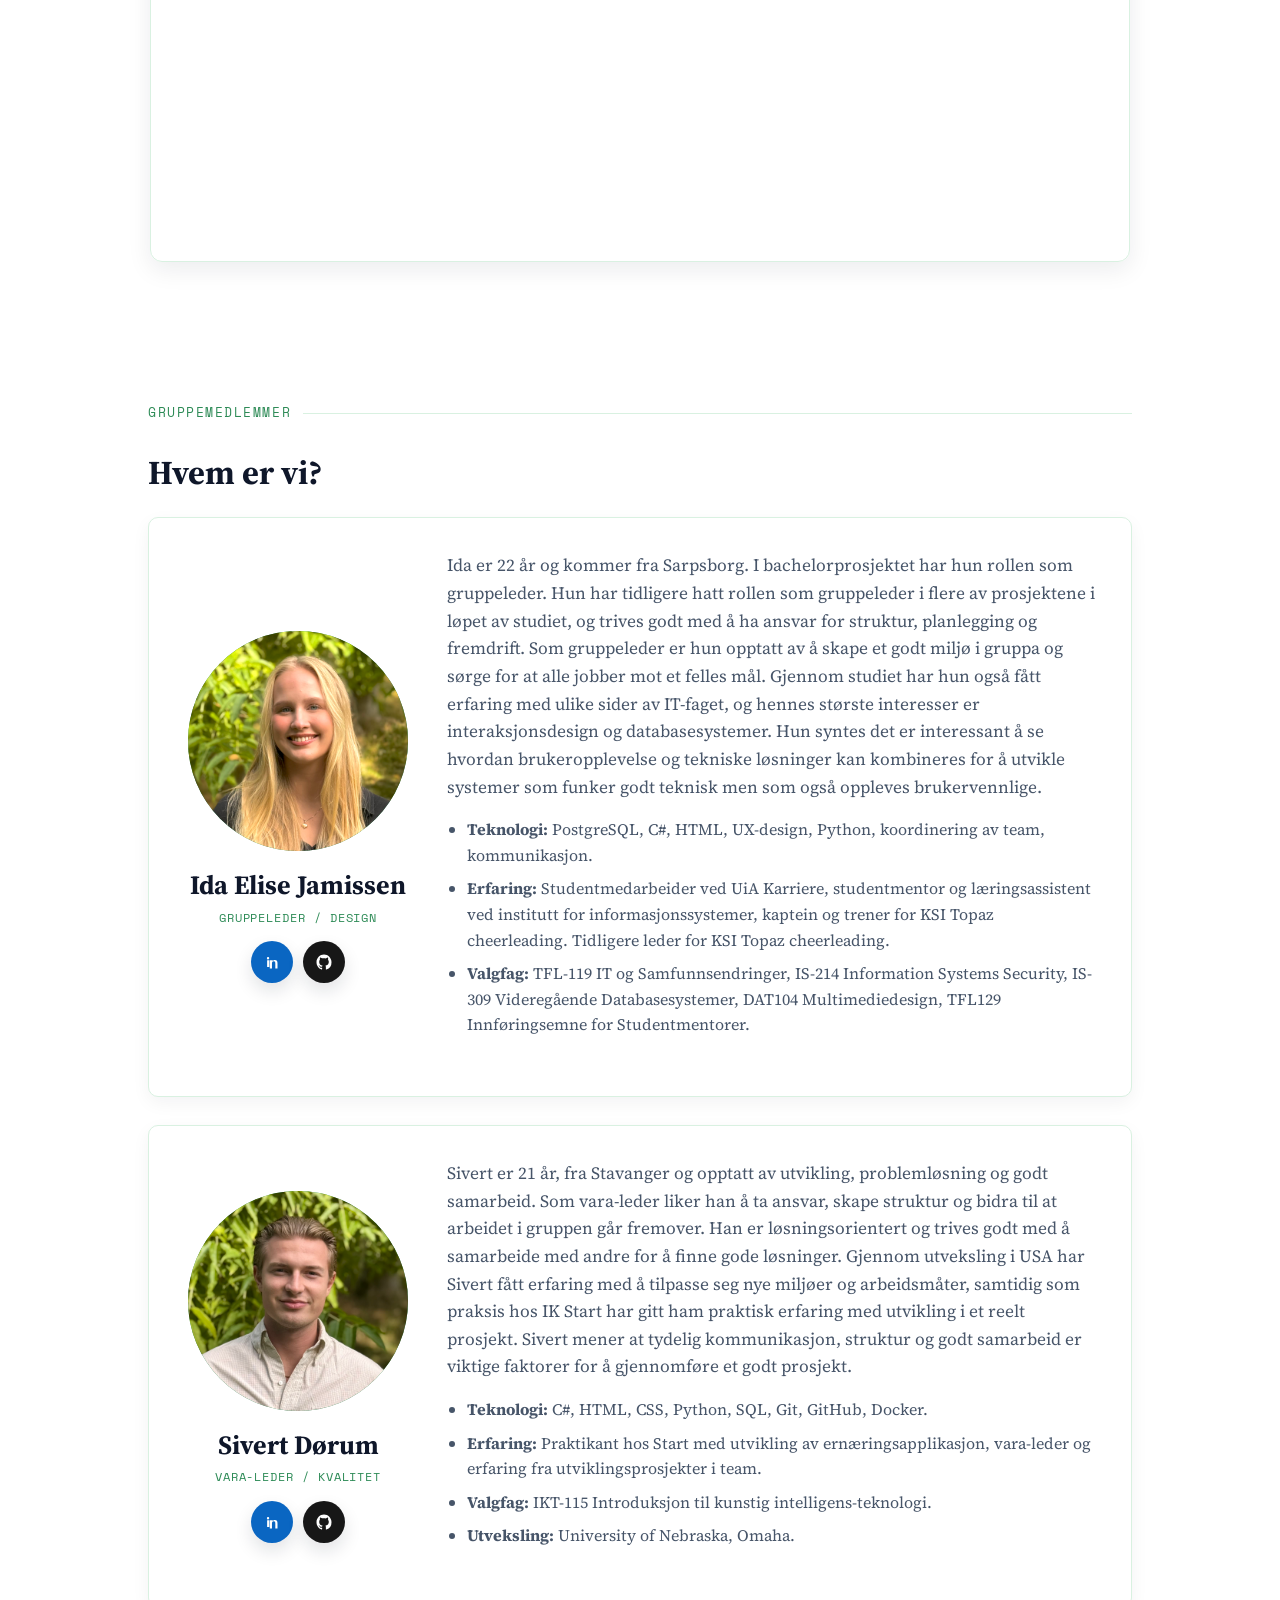
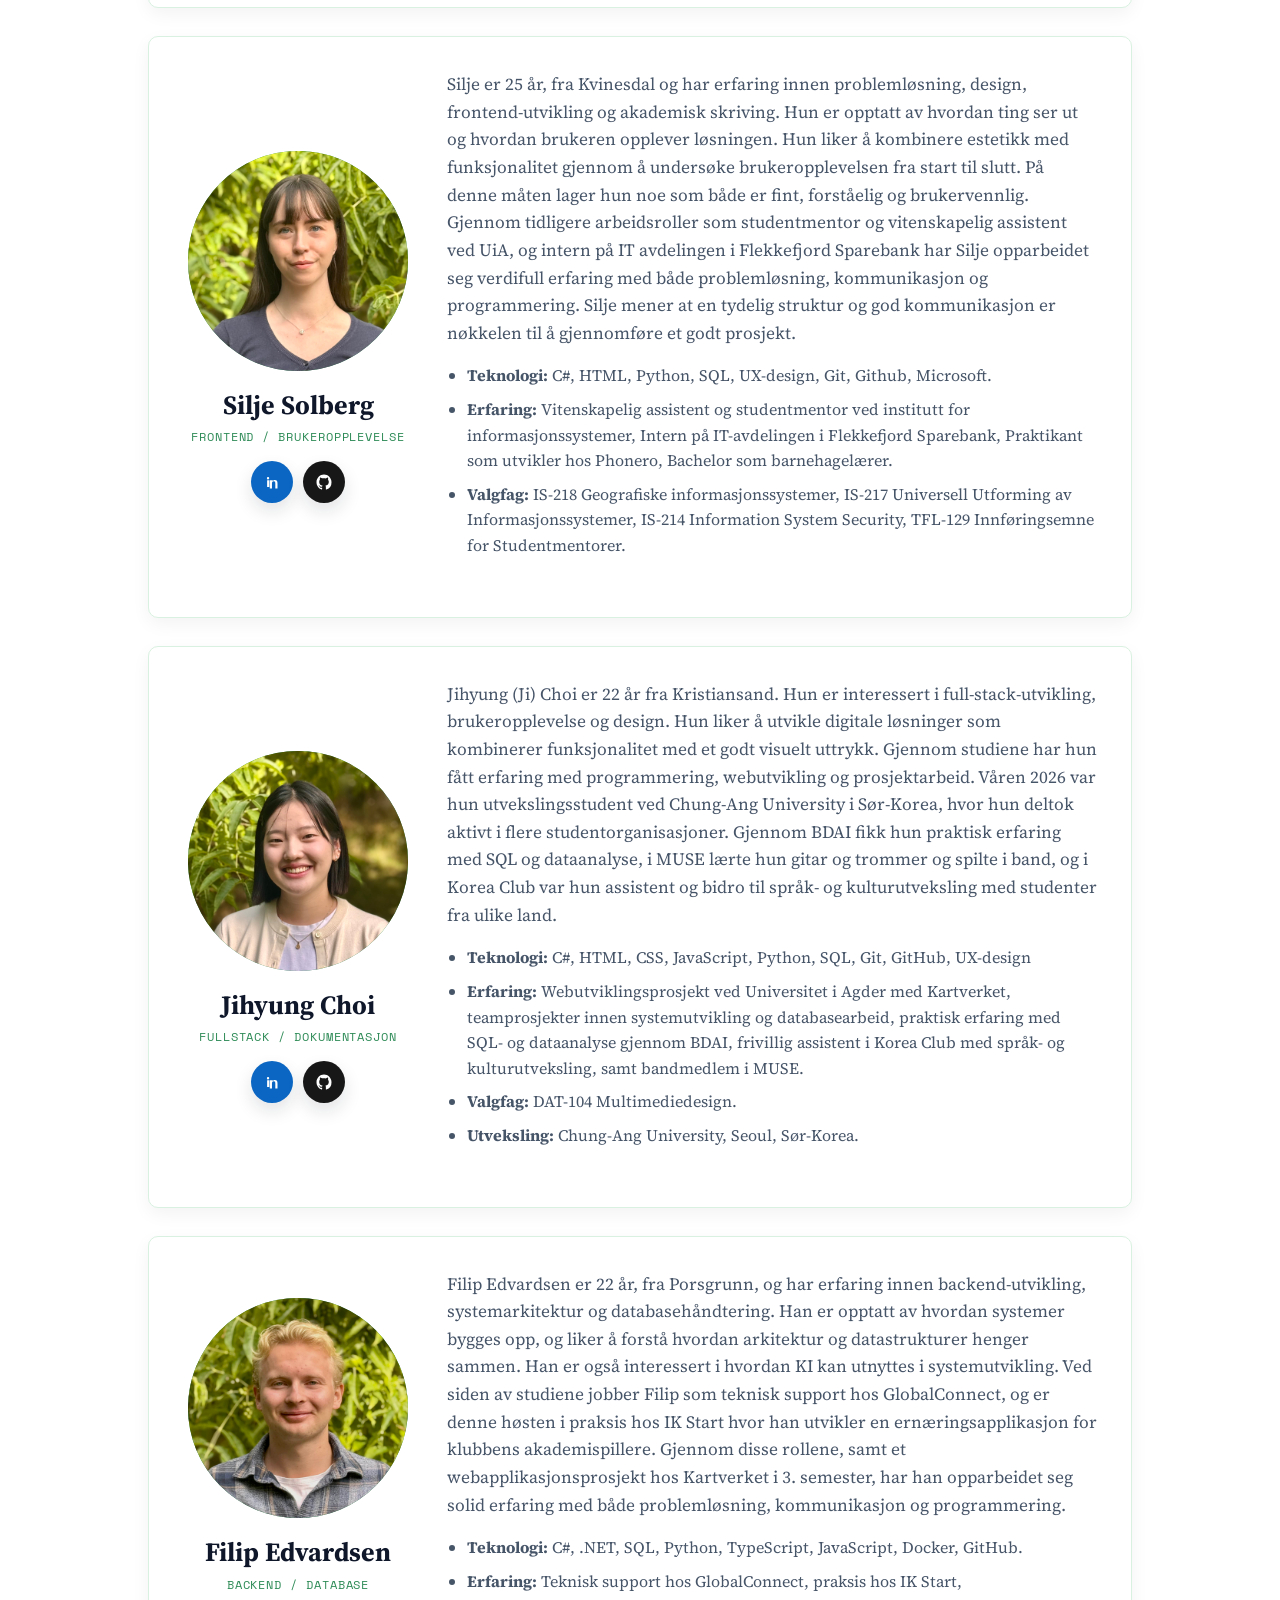
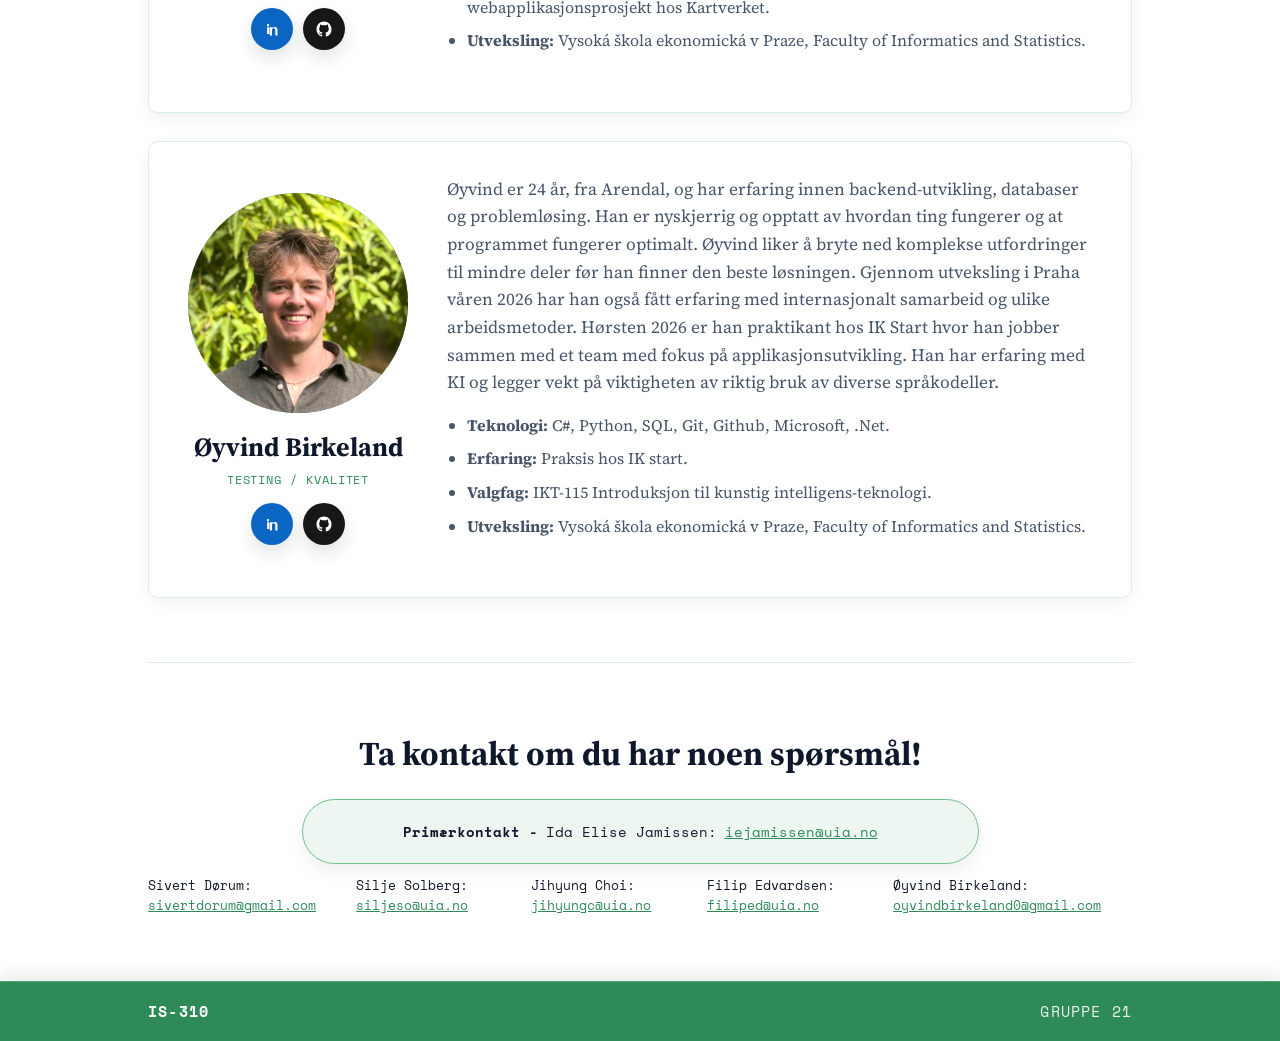
==== commit 008ec695: "lagt til ambisjonsnivå og flyttet video høyere opp" ====
--- a/index.html
+++ b/index.html
@@ -128,14 +128,14 @@
   position: relative;
   z-index: 1;
   width: min(100%, 1040px);
-  margin: 0 auto;
+  margin: auto;
   padding: 20px 12px 10px;
   text-align: center;
 }
 
   .eyebrow{
     font-family: 'Space Mono', monospace;
-    font-size: 0.78rem;
+    font-size: 0.70rem;
     letter-spacing: 0.14em;
     text-transform: uppercase;
     color: var(--primary);
@@ -163,6 +163,10 @@
 
   section{ padding: 64px 0; }
   section + section{ border-top: 1px solid var(--line); }
+  #ambisjoner + #video{ border-top: 0; }
+  #video + #medlemmer{ border-top: 0; }
+  #ambisjoner{ padding-bottom: 18px; }
+  #video{ padding-top: 18px; }
   section, footer{ scroll-margin-top: 78px; }
 
   .video-section {
@@ -217,6 +221,10 @@
   .about p{ max-width: 680px; color: var(--text-muted); }
   .about ul{ max-width: 680px; padding-left: 22px; color: var(--text-muted); }
   .about li{ margin-bottom: 6px; }
+
+  #ambisjoner > p:not(.section-label){
+    font-size: 1.2rem;
+  }
 
   .members-grid{
     display: grid;
@@ -737,8 +745,8 @@
 
       <ul id="nav-links">
         <li><a href="#om">Om gruppen</a></li>
+        <li><a href="#video">Videopresentasjon</a></li>
         <li><a href="#medlemmer">Medlemmer</a></li>
-        <li><a href="#video">Videopresentasjon</a></li>
         <li><a href="#kontakt">Ta kontakt</a></li>
       </ul>
     </div>
@@ -755,191 +763,28 @@
      <h1 class="title">Gruppe 21</h1>
      <p class="subtitle">
           Vi er gruppe 21 og jobber sammen for å utvikle brukervennlige og gjennomtenkte løsninger!
-      <br>Gruppen kombinerer ulike ferdigheter og perspektiver, og legger vekt på godt samarbeid og problemløsning
-      <br>og ønsker derforet prosjekt hvor vi kan utfolde og utforde oss som gruppe og som individer. 
+      <br>Gruppen kombinerer ulike ferdigheter og perspektiver, og legger vekt på godt samarbeid og 
+      <br>problemløsning og ønsker derforet prosjekt hvor vi kan utforde oss som gruppe og som individer. 
       <br>Vi er først og fremt studenter og satser vår fulle oppmerksomhet til gjennomnføringen av bachelorprosjektet!
     </p>
    </div>
  </header>
 
-
- <!-- Gruppemedlemmer -->
- <section id="medlemmer">
-   <p class="section-label">Gruppemedlemmer</p>
-   <h2>Hvem er vi?</h2>
-   <div class="members-grid">
-
-    <!-- ida -->
-     <article class="card member-card">
-       <div class="member-intro">
-         <div class="avatar avatar-image">
-           <img src="images/ida.jpg" alt="Bilde av Ida Elise Jamissen">
-         </div>
-         <h3>Ida Elise Jamissen</h3>
-         <p class="role">Gruppeleder / Design</p>
-         <div class="profile-actions">
-           <a class="social-link linkedin" href="https://www.linkedin.com/in/ida-elise-jamissen/" target="_blank" rel="noreferrer" aria-label="LinkedIn for Ida Elise Jamissen">
-             <svg viewBox="0 0 24 24" aria-hidden="true"><path d="M6.94 8.5A1.56 1.56 0 1 1 6.93 5.4a1.56 1.56 0 0 1 .01 3.1ZM5.5 9.78h2.9v8.72H5.5V9.78Zm4.82 0h2.77v1.18h.04c.39-.73 1.33-1.5 2.73-1.5 2.92 0 3.46 1.92 3.46 4.42v6.62h-2.9v-6.2c0-1.48-.03-3.38-2.06-3.38-2.07 0-2.39 1.61-2.39 3.27v6.31h-2.9V9.78Z"/></svg>
-           </a>
-           <a class="social-link github" href="https://github.com/idaelisej" target="_blank" rel="noreferrer" aria-label="GitHub-profil for Ida Elise Jamissen">
-             <svg viewBox="0 0 24 24" aria-hidden="true"><path d="M12 2C6.48 2 2 6.58 2 12.22c0 4.5 2.87 8.32 6.84 9.67.5.1.68-.22.68-.49v-1.7c-2.78.62-3.37-1.36-3.37-1.36-.46-1.2-1.11-1.52-1.11-1.52-.9-.63.07-.62.07-.62 1 .07 1.53 1.04 1.53 1.04.89 1.56 2.34 1.11 2.91.85.09-.66.35-1.11.63-1.37-2.22-.26-4.56-1.15-4.56-5.12 0-1.13.39-2.05 1.03-2.77-.1-.26-.45-1.32.1-2.75 0 0 .84-.27 2.75 1.05A9.35 9.35 0 0 1 12 6.84c.85 0 1.71.12 2.51.36 1.9-1.32 2.74-1.05 2.74-1.05.56 1.43.21 2.49.11 2.75.64.72 1.03 1.64 1.03 2.77 0 3.98-2.35 4.85-4.58 5.11.36.32.68.96.68 1.94v2.87c0 .27.18.6.69.49A10.23 10.23 0 0 0 22 12.22C22 6.58 17.52 2 12 2Z"/></svg>
-           </a>
-         </div>
-       </div>
-       <div class="member-details">
-           <p class="bio">Ida er 22 år og kommer fra Sarpsborg. I bachelorprosjektet har hun rollen som gruppeleder. Hun har tidligere hatt rollen som gruppeleder i flere av prosjektene i løpet av studiet, og trives godt med å ha ansvar for struktur, planlegging og fremdrift. Som gruppeleder er hun opptatt av å skape et godt miljø i gruppa og sørge for at alle jobber mot et felles mål. Gjennom studiet har hun også fått erfaring med ulike sider av IT-faget, og hennes største interesser er interaksjonsdesign og databasesystemer. Hun syntes det er interessant å se hvordan brukeropplevelse og tekniske løsninger kan kombineres for å utvikle systemer som funker godt teknisk men som også oppleves brukervennlige.</p>
-           <ul class="facts">
-               <li><strong>Teknologi:</strong> PostgreSQL, C#, HTML, UX-design, Python, koordinering av team, kommunikasjon.</li>
-               <li><strong>Erfaring:</strong> Studentmedarbeider ved UiA Karriere, studentmentor og læringsassistent ved institutt for informasjonssystemer, kaptein og trener for KSI Topaz cheerleading. Tidligere leder for KSI Topaz cheerleading.</li>
-               <li><strong>Valgfag:</strong> TFL-119 IT og Samfunnsendringer, IS-214 Information Systems Security, IS-309 Videregående Databasesystemer, DAT104 Multimediedesign, TFL129 Innføringsemne for Studentmentorer.</li>
-           </ul>
-       </div>
-     </article>
-
-     <!-- sivert -->
-     <article class="card member-card">
-       <div class="member-intro">
-         <div class="avatar avatar-image">
-           <img src="images/sivert.jpg" alt="Bilde av Sivert Dørum">
-         </div>
-         <h3>Sivert Dørum</h3>
-         <p class="role">Vara-leder / Kvalitet</p>
-         <div class="profile-actions">
-           <a class="social-link linkedin" href="https://www.linkedin.com/in/sivert-d%C3%B8rum-015b0140a/" target="_blank" rel="noreferrer" aria-label="LinkedIn for Sivert Dørum">
-             <svg viewBox="0 0 24 24" aria-hidden="true"><path d="M6.94 8.5A1.56 1.56 0 1 1 6.93 5.4a1.56 1.56 0 0 1 .01 3.1ZM5.5 9.78h2.9v8.72H5.5V9.78Zm4.82 0h2.77v1.18h.04c.39-.73 1.33-1.5 2.73-1.5 2.92 0 3.46 1.92 3.46 4.42v6.62h-2.9v-6.2c0-1.48-.03-3.38-2.06-3.38-2.07 0-2.39 1.61-2.39 3.27v6.31h-2.9V9.78Z"/></svg>
-           </a>
-           <a class="social-link github" href="https://github.com/sivertdorum" target="_blank" rel="noreferrer" aria-label="GitHub-profil for Sivert Dørum">
-             <svg viewBox="0 0 24 24" aria-hidden="true"><path d="M12 2C6.48 2 2 6.58 2 12.22c0 4.5 2.87 8.32 6.84 9.67.5.1.68-.22.68-.49v-1.7c-2.78.62-3.37-1.36-3.37-1.36-.46-1.2-1.11-1.52-1.11-1.52-.9-.63.07-.62.07-.62 1 .07 1.53 1.04 1.53 1.04.89 1.56 2.34 1.11 2.91.85.09-.66.35-1.11.63-1.37-2.22-.26-4.56-1.15-4.56-5.12 0-1.13.39-2.05 1.03-2.77-.1-.26-.45-1.32.1-2.75 0 0 .84-.27 2.75 1.05A9.35 9.35 0 0 1 12 6.84c.85 0 1.71.12 2.51.36 1.9-1.32 2.74-1.05 2.74-1.05.56 1.43.21 2.49.11 2.75.64.72 1.03 1.64 1.03 2.77 0 3.98-2.35 4.85-4.58 5.11.36.32.68.96.68 1.94v2.87c0 .27.18.6.69.49A10.23 10.23 0 0 0 22 12.22C22 6.58 17.52 2 12 2Z"/></svg>
-           </a>
-         </div>
-       </div>
-       <div class="member-details">
-           <p class="bio">Sivert er 21 år, fra Stavanger og opptatt av utvikling, problemløsning og godt samarbeid. Som vara-leder liker han å ta ansvar, skape struktur og bidra til at arbeidet i gruppen går fremover. Han er løsningsorientert og trives godt med å samarbeide med andre for å finne gode løsninger. Gjennom utveksling i USA har Sivert fått erfaring med å tilpasse seg nye miljøer og arbeidsmåter, samtidig som praksis hos IK Start har gitt ham praktisk erfaring med utvikling i et reelt prosjekt. Sivert mener at tydelig kommunikasjon, struktur og godt samarbeid er viktige faktorer for å gjennomføre et godt prosjekt.</p>
-           <ul class="facts">
-               <li><strong>Teknologi:</strong> C#, HTML, CSS, Python, SQL, Git, GitHub, Docker.</li>
-               <li><strong>Erfaring:</strong> Praktikant hos Start med utvikling av ernæringsapplikasjon, vara-leder og erfaring fra utviklingsprosjekter i team.</li>
-               <li><strong>Valgfag:</strong> IKT-115 Introduksjon til kunstig intelligens-teknologi.</li>
-               <li><strong>Utveksling:</strong> University of Nebraska, Omaha.</li>
-           </ul>
-       </div>
-     </article>
-
-     <!-- Silje -->
-     <article class="card member-card">
-       <div class="member-intro">
-         <div class="avatar avatar-image">
-           <img src="images/silje.jpg" alt="Bilde av Silje Solberg">
-         </div>
-         <h3>Silje Solberg</h3>
-         <p class="role">Frontend / Brukeropplevelse</p>
-         <div class="profile-actions">
-           <a class="social-link linkedin" href="https://www.linkedin.com/in/silje-solberg" target="_blank" rel="noreferrer" aria-label="LinkedIn for Silje Solberg">
-             <svg viewBox="0 0 24 24" aria-hidden="true"><path d="M6.94 8.5A1.56 1.56 0 1 1 6.93 5.4a1.56 1.56 0 0 1 .01 3.1ZM5.5 9.78h2.9v8.72H5.5V9.78Zm4.82 0h2.77v1.18h.04c.39-.73 1.33-1.5 2.73-1.5 2.92 0 3.46 1.92 3.46 4.42v6.62h-2.9v-6.2c0-1.48-.03-3.38-2.06-3.38-2.07 0-2.39 1.61-2.39 3.27v6.31h-2.9V9.78Z"/></svg>
-           </a>
-           <a class="social-link github" href="https://github.com/siljesolberg" target="_blank" rel="noreferrer" aria-label="GitHub-profil for Silje Solberg">
-             <svg viewBox="0 0 24 24" aria-hidden="true"><path d="M12 2C6.48 2 2 6.58 2 12.22c0 4.5 2.87 8.32 6.84 9.67.5.1.68-.22.68-.49v-1.7c-2.78.62-3.37-1.36-3.37-1.36-.46-1.2-1.11-1.52-1.11-1.52-.9-.63.07-.62.07-.62 1 .07 1.53 1.04 1.53 1.04.89 1.56 2.34 1.11 2.91.85.09-.66.35-1.11.63-1.37-2.22-.26-4.56-1.15-4.56-5.12 0-1.13.39-2.05 1.03-2.77-.1-.26-.45-1.32.1-2.75 0 0 .84-.27 2.75 1.05A9.35 9.35 0 0 1 12 6.84c.85 0 1.71.12 2.51.36 1.9-1.32 2.74-1.05 2.74-1.05.56 1.43.21 2.49.11 2.75.64.72 1.03 1.64 1.03 2.77 0 3.98-2.35 4.85-4.58 5.11.36.32.68.96.68 1.94v2.87c0 .27.18.6.69.49A10.23 10.23 0 0 0 22 12.22C22 6.58 17.52 2 12 2Z"/></svg>
-           </a>
-         </div>
-       </div>
-       <div class="member-details">
-           <p class="bio">Silje er 25 år, fra Kvinesdal og har erfaring innen problemløsning, design, frontend-utvikling og akademisk skriving. Hun er opptatt av hvordan ting ser ut og hvordan brukeren opplever løsningen. Hun liker å kombinere estetikk med funksjonalitet gjennom å undersøke brukeropplevelsen fra start til slutt. På denne måten lager hun noe som både er fint, forståelig og brukervennlig. Gjennom tidligere arbeidsroller som studentmentor og vitenskapelig assistent ved UiA, og intern på IT avdelingen i Flekkefjord Sparebank har Silje opparbeidet seg verdifull erfaring med både problemløsning, kommunikasjon og programmering. Silje mener at en tydelig struktur og god kommunikasjon er nøkkelen til å gjennomføre et godt prosjekt.</p>
-           <ul class="facts">
-               <li><strong>Teknologi:</strong> C#, HTML, Python, SQL, UX-design, Git, Github, Microsoft. </li>
-               <li><strong>Erfaring:</strong> Vitenskapelig assistent og studentmentor ved institutt for informasjonssystemer, Intern på IT-avdelingen i Flekkefjord Sparebank, Praktikant som utvikler hos Phonero, Bachelor som barnehagelærer.</li>
-               <li><strong>Valgfag:</strong> IS-218 Geografiske informasjonssystemer, IS-217 Universell Utforming av Informasjonssystemer, IS-214 Information System Security, TFL-129 Innføringsemne for Studentmentorer.</li>
-           </ul>
-       </div>
-     </article>
-
-     <!-- Ji -->
-     <article class="card member-card">
-       <div class="member-intro">
-         <div class="avatar avatar-image">
-           <img src="images/jihyung.jpg" alt="Bilde av Jihyung Choi">
-         </div>
-         <h3>Jihyung Choi</h3>
-         <p class="role">Fullstack / Dokumentasjon</p>
-         <div class="profile-actions">
-           <a class="social-link linkedin" href="https://www.linkedin.com/in/jihyung-choi-49611b42b/" target="_blank" rel="noreferrer" aria-label="LinkedIn for Jihyung Choi">
-             <svg viewBox="0 0 24 24" aria-hidden="true"><path d="M6.94 8.5A1.56 1.56 0 1 1 6.93 5.4a1.56 1.56 0 0 1 .01 3.1ZM5.5 9.78h2.9v8.72H5.5V9.78Zm4.82 0h2.77v1.18h.04c.39-.73 1.33-1.5 2.73-1.5 2.92 0 3.46 1.92 3.46 4.42v6.62h-2.9v-6.2c0-1.48-.03-3.38-2.06-3.38-2.07 0-2.39 1.61-2.39 3.27v6.31h-2.9V9.78Z"/></svg>
-           </a>
-           <a class="social-link github" href="https://github.com/jihyung-choi" target="_blank" rel="noreferrer" aria-label="GitHub-profil for Jihyung Choi">
-             <svg viewBox="0 0 24 24" aria-hidden="true"><path d="M12 2C6.48 2 2 6.58 2 12.22c0 4.5 2.87 8.32 6.84 9.67.5.1.68-.22.68-.49v-1.7c-2.78.62-3.37-1.36-3.37-1.36-.46-1.2-1.11-1.52-1.11-1.52-.9-.63.07-.62.07-.62 1 .07 1.53 1.04 1.53 1.04.89 1.56 2.34 1.11 2.91.85.09-.66.35-1.11.63-1.37-2.22-.26-4.56-1.15-4.56-5.12 0-1.13.39-2.05 1.03-2.77-.1-.26-.45-1.32.1-2.75 0 0 .84-.27 2.75 1.05A9.35 9.35 0 0 1 12 6.84c.85 0 1.71.12 2.51.36 1.9-1.32 2.74-1.05 2.74-1.05.56 1.43.21 2.49.11 2.75.64.72 1.03 1.64 1.03 2.77 0 3.98-2.35 4.85-4.58 5.11.36.32.68.96.68 1.94v2.87c0 .27.18.6.69.49A10.23 10.23 0 0 0 22 12.22C22 6.58 17.52 2 12 2Z"/></svg>
-           </a>
-         </div>
-       </div>
-       <div class="member-details">
-         <p class="bio">Jihyung (Ji) Choi er 22 år fra Kristiansand. Hun er interessert i full-stack-utvikling, brukeropplevelse og design. Hun liker å utvikle digitale løsninger som kombinerer funksjonalitet med et godt visuelt uttrykk. Gjennom studiene har hun fått erfaring med programmering, webutvikling og prosjektarbeid. Våren 2026 var hun utvekslingsstudent ved Chung-Ang University i Sør-Korea, hvor hun deltok aktivt i flere studentorganisasjoner. Gjennom BDAI fikk hun praktisk erfaring med SQL og dataanalyse, i MUSE lærte hun gitar og trommer og spilte i band, og i Korea Club var hun assistent og bidro til språk- og kulturutveksling med studenter fra ulike land. </p>
-         <ul class="facts">
-           <li><strong>Teknologi:</strong> C#, HTML, CSS, JavaScript, Python, SQL, Git, GitHub, UX-design</li>
-           <li><strong>Erfaring:</strong> Webutviklingsprosjekt ved Universitet i Agder med Kartverket, teamprosjekter innen systemutvikling og databasearbeid, praktisk erfaring med SQL- og dataanalyse gjennom BDAI, frivillig assistent i Korea Club med språk- og kulturutveksling, samt bandmedlem i MUSE.</li>
-           <li><strong>Valgfag:</strong> DAT-104 Multimediedesign.</li>
-           <li><strong>Utveksling:</strong> Chung-Ang University, Seoul, Sør-Korea.</li>
-              
-         </ul>
-       </div>
-     </article>
-
-     <!-- filip -->
-     <article class="card member-card">
-       <div class="member-intro">
-         <div class="avatar avatar-image">
-           <img src="images/filip2.jpg" alt="Bilde av Filip Edvardsen">
-         </div>
-         <h3>Filip Edvardsen</h3>
-         <p class="role">Backend / Database</p>
-         <div class="profile-actions">
-           <a class="social-link linkedin" href="https://www.linkedin.com/in/filip-edvardsen-554334406/" target="_blank" rel="noreferrer" aria-label="LinkedIn for Filip Edvardsen">
-             <svg viewBox="0 0 24 24" aria-hidden="true"><path d="M6.94 8.5A1.56 1.56 0 1 1 6.93 5.4a1.56 1.56 0 0 1 .01 3.1ZM5.5 9.78h2.9v8.72H5.5V9.78Zm4.82 0h2.77v1.18h.04c.39-.73 1.33-1.5 2.73-1.5 2.92 0 3.46 1.92 3.46 4.42v6.62h-2.9v-6.2c0-1.48-.03-3.38-2.06-3.38-2.07 0-2.39 1.61-2.39 3.27v6.31h-2.9V9.78Z"/></svg>
-           </a>
-           <a class="social-link github" href="https://github.com/filipedv" target="_blank" rel="noreferrer" aria-label="GitHub-profil for Filip Edvardsen">
-             <svg viewBox="0 0 24 24" aria-hidden="true"><path d="M12 2C6.48 2 2 6.58 2 12.22c0 4.5 2.87 8.32 6.84 9.67.5.1.68-.22.68-.49v-1.7c-2.78.62-3.37-1.36-3.37-1.36-.46-1.2-1.11-1.52-1.11-1.52-.9-.63.07-.62.07-.62 1 .07 1.53 1.04 1.53 1.04.89 1.56 2.34 1.11 2.91.85.09-.66.35-1.11.63-1.37-2.22-.26-4.56-1.15-4.56-5.12 0-1.13.39-2.05 1.03-2.77-.1-.26-.45-1.32.1-2.75 0 0 .84-.27 2.75 1.05A9.35 9.35 0 0 1 12 6.84c.85 0 1.71.12 2.51.36 1.9-1.32 2.74-1.05 2.74-1.05.56 1.43.21 2.49.11 2.75.64.72 1.03 1.64 1.03 2.77 0 3.98-2.35 4.85-4.58 5.11.36.32.68.96.68 1.94v2.87c0 .27.18.6.69.49A10.23 10.23 0 0 0 22 12.22C22 6.58 17.52 2 12 2Z"/></svg>
-           </a>
-         </div>
-       </div>
-       <div class="member-details">
-           <p class="bio">Filip Edvardsen er 22 år, fra Porsgrunn, og har erfaring innen backend-utvikling, systemarkitektur og databasehåndtering. Han er opptatt av hvordan systemer bygges opp, og liker å forstå hvordan arkitektur og datastrukturer henger sammen. Han er også interessert i hvordan KI kan utnyttes i systemutvikling. Ved siden av studiene jobber Filip som teknisk support hos GlobalConnect, og er denne høsten i praksis hos IK Start hvor han utvikler en ernæringsapplikasjon for klubbens akademispillere. Gjennom disse rollene, samt et webapplikasjonsprosjekt hos Kartverket i 3. semester, har han opparbeidet seg solid erfaring med både problemløsning, kommunikasjon og programmering.</p>
-           <ul class="facts">
-               <li><strong>Teknologi:</strong> C#, .NET, SQL, Python, TypeScript, JavaScript, Docker, GitHub.</li>
-               <li><strong>Erfaring:</strong> Teknisk support hos GlobalConnect, praksis hos IK Start, webapplikasjonsprosjekt hos Kartverket.</li>
-               <li><strong>Utveksling:</strong> Vysoká škola ekonomická v Praze, Faculty of Informatics and Statistics.</li>
-           </ul>
-       </div>
-     </article>
-
-     <!-- øyvind -->
-     <article class="card member-card">
-       <div class="member-intro">
-         <div class="avatar avatar-image">
-           <img src="images/øyvind2.jpg" alt="Bilde av Øyvind Birkeland">
-         </div>
-         <h3>Øyvind Birkeland</h3>
-         <p class="role">Testing / Kvalitet</p>
-         <div class="profile-actions">
-           <a class="social-link linkedin" href="https://www.linkedin.com/in/%C3%B8yvind-birkeland-87302531a/" target="_blank" rel="noreferrer" aria-label="LinkedIn for Øyvind Birkeland">
-             <svg viewBox="0 0 24 24" aria-hidden="true"><path d="M6.94 8.5A1.56 1.56 0 1 1 6.93 5.4a1.56 1.56 0 0 1 .01 3.1ZM5.5 9.78h2.9v8.72H5.5V9.78Zm4.82 0h2.77v1.18h.04c.39-.73 1.33-1.5 2.73-1.5 2.92 0 3.46 1.92 3.46 4.42v6.62h-2.9v-6.2c0-1.48-.03-3.38-2.06-3.38-2.07 0-2.39 1.61-2.39 3.27v6.31h-2.9V9.78Z"/></svg>
-           </a>
-           <a class="social-link github" href="https://github.com/OyvindBirkeland" target="_blank" rel="noreferrer" aria-label="GitHub-profil for Øyvind Birkeland">
-             <svg viewBox="0 0 24 24" aria-hidden="true"><path d="M12 2C6.48 2 2 6.58 2 12.22c0 4.5 2.87 8.32 6.84 9.67.5.1.68-.22.68-.49v-1.7c-2.78.62-3.37-1.36-3.37-1.36-.46-1.2-1.11-1.52-1.11-1.52-.9-.63.07-.62.07-.62 1 .07 1.53 1.04 1.53 1.04.89 1.56 2.34 1.11 2.91.85.09-.66.35-1.11.63-1.37-2.22-.26-4.56-1.15-4.56-5.12 0-1.13.39-2.05 1.03-2.77-.1-.26-.45-1.32.1-2.75 0 0 .84-.27 2.75 1.05A9.35 9.35 0 0 1 12 6.84c.85 0 1.71.12 2.51.36 1.9-1.32 2.74-1.05 2.74-1.05.56 1.43.21 2.49.11 2.75.64.72 1.03 1.64 1.03 2.77 0 3.98-2.35 4.85-4.58 5.11.36.32.68.96.68 1.94v2.87c0 .27.18.6.69.49A10.23 10.23 0 0 0 22 12.22C22 6.58 17.52 2 12 2Z"/></svg>
-           </a>
-         </div>
-       </div>
-       <div class="member-details">
-           <p class="bio">Øyvind er 24 år, fra Arendal, og har erfaring innen backend-utvikling, databaser og problemløsing. Han er nyskjerrig og opptatt av hvordan ting fungerer og at programmet fungerer optimalt. Øyvind liker å bryte ned komplekse utfordringer til mindre deler før han finner den beste løsningen. Gjennom utveksling i Praha våren 2026 har han også fått erfaring med internasjonalt samarbeid og ulike arbeidsmetoder. Hørsten 2026 er han praktikant hos IK Start hvor han jobber sammen med et team med fokus på applikasjonsutvikling. Han har erfaring med KI og legger vekt på viktigheten av riktig bruk av diverse språkodeller.</p>
-           <ul class="facts">
-               <li><strong>Teknologi:</strong> C#, Python, SQL, Git, Github, Microsoft, .Net.</li>
-               <li><strong>Erfaring:</strong> Praksis hos IK start.</li>
-               <li><strong>Valgfag:</strong> IKT-115 Introduksjon til kunstig intelligens-teknologi.</li>
-               <li><strong>Utveksling:</strong> Vysoká škola ekonomická v Praze, Faculty of Informatics and Statistics.</li>
-           </ul>
-       </div>
-     </article>
-
-   </div>
- </section>
-
-
-<!-- Video  -->
+  <!-- Ambisjoner -->
+   <section id="ambisjoner">
+   
+ <p class="section-label">Ambisjoner</p>
+ <h2>Vårt ambisjonsnivå</h2>
+ <p>
+Vi har et høyt ambisjonsnivå og er en dedikert gruppe som ønsker å levere arbeid av høy kvalitet. Vi er opptatt av å være 
+grundige, samarbeide godt og ta ansvar for prosjektets oppgaver gjennom hele prosessen. Som gruppe ønsker vi å bygge videre på de gode 
+resultatene vi har oppnådd tidligere, og har som mål å opprettholde vårt faglige nivå og toppkarakterer. Samtidig ønsker 
+vi å bruke prosjektet som en mulighet til å utvikle oss videre. Vi vil derfor sette oss tydelige mål, gi hverandre konstruktive 
+tilbakemeldinger og kontinuerlig jobbe for å forbedre sluttresultatet. 
+ </p>
+  </section>
+
+ <!-- Video  -->
  <section id="video">
    <p class="section-label">Videopresentasjon</p>
    <h2>Bli kjent med gruppa!</h2>
@@ -955,6 +800,183 @@
    </div>
  </section>
 
+
+ <!-- Gruppemedlemmer -->
+ <section id="medlemmer">
+   <p class="section-label">Gruppemedlemmer</p>
+   <h2>Hvem er vi?</h2>
+   <div class="members-grid">
+
+    <!-- ida -->
+     <article class="card member-card">
+       <div class="member-intro">
+         <div class="avatar avatar-image">
+           <img src="images/ida.jpg" alt="Bilde av Ida Elise Jamissen">
+         </div>
+         <h3>Ida Elise Jamissen</h3>
+         <p class="role">Gruppeleder / Design</p>
+         <div class="profile-actions">
+           <a class="social-link linkedin" href="https://www.linkedin.com/in/ida-elise-jamissen/" target="_blank" rel="noreferrer" aria-label="LinkedIn for Ida Elise Jamissen">
+             <svg viewBox="0 0 24 24" aria-hidden="true"><path d="M6.94 8.5A1.56 1.56 0 1 1 6.93 5.4a1.56 1.56 0 0 1 .01 3.1ZM5.5 9.78h2.9v8.72H5.5V9.78Zm4.82 0h2.77v1.18h.04c.39-.73 1.33-1.5 2.73-1.5 2.92 0 3.46 1.92 3.46 4.42v6.62h-2.9v-6.2c0-1.48-.03-3.38-2.06-3.38-2.07 0-2.39 1.61-2.39 3.27v6.31h-2.9V9.78Z"/></svg>
+           </a>
+           <a class="social-link github" href="https://github.com/idaelisej" target="_blank" rel="noreferrer" aria-label="GitHub-profil for Ida Elise Jamissen">
+             <svg viewBox="0 0 24 24" aria-hidden="true"><path d="M12 2C6.48 2 2 6.58 2 12.22c0 4.5 2.87 8.32 6.84 9.67.5.1.68-.22.68-.49v-1.7c-2.78.62-3.37-1.36-3.37-1.36-.46-1.2-1.11-1.52-1.11-1.52-.9-.63.07-.62.07-.62 1 .07 1.53 1.04 1.53 1.04.89 1.56 2.34 1.11 2.91.85.09-.66.35-1.11.63-1.37-2.22-.26-4.56-1.15-4.56-5.12 0-1.13.39-2.05 1.03-2.77-.1-.26-.45-1.32.1-2.75 0 0 .84-.27 2.75 1.05A9.35 9.35 0 0 1 12 6.84c.85 0 1.71.12 2.51.36 1.9-1.32 2.74-1.05 2.74-1.05.56 1.43.21 2.49.11 2.75.64.72 1.03 1.64 1.03 2.77 0 3.98-2.35 4.85-4.58 5.11.36.32.68.96.68 1.94v2.87c0 .27.18.6.69.49A10.23 10.23 0 0 0 22 12.22C22 6.58 17.52 2 12 2Z"/></svg>
+           </a>
+         </div>
+       </div>
+       <div class="member-details">
+           <p class="bio">Ida er 22 år og kommer fra Sarpsborg. I bachelorprosjektet har hun rollen som gruppeleder. Hun har tidligere hatt rollen som gruppeleder i flere av prosjektene i løpet av studiet, og trives godt med å ha ansvar for struktur, planlegging og fremdrift. Som gruppeleder er hun opptatt av å skape et godt miljø i gruppa og sørge for at alle jobber mot et felles mål. Gjennom studiet har hun også fått erfaring med ulike sider av IT-faget, og hennes største interesser er interaksjonsdesign og databasesystemer. Hun syntes det er interessant å se hvordan brukeropplevelse og tekniske løsninger kan kombineres for å utvikle systemer som funker godt teknisk men som også oppleves brukervennlige.</p>
+           <ul class="facts">
+               <li><strong>Teknologi:</strong> PostgreSQL, C#, HTML, UX-design, Python, koordinering av team, kommunikasjon.</li>
+               <li><strong>Erfaring:</strong> Studentmedarbeider ved UiA Karriere, studentmentor og læringsassistent ved institutt for informasjonssystemer, kaptein og trener for KSI Topaz cheerleading. Tidligere leder for KSI Topaz cheerleading.</li>
+               <li><strong>Valgfag:</strong> TFL-119 IT og Samfunnsendringer, IS-214 Information Systems Security, IS-309 Videregående Databasesystemer, DAT104 Multimediedesign, TFL129 Innføringsemne for Studentmentorer.</li>
+           </ul>
+       </div>
+     </article>
+
+     <!-- sivert -->
+     <article class="card member-card">
+       <div class="member-intro">
+         <div class="avatar avatar-image">
+           <img src="images/sivert.jpg" alt="Bilde av Sivert Dørum">
+         </div>
+         <h3>Sivert Dørum</h3>
+         <p class="role">Vara-leder / Kvalitet</p>
+         <div class="profile-actions">
+           <a class="social-link linkedin" href="https://www.linkedin.com/in/sivert-d%C3%B8rum-015b0140a/" target="_blank" rel="noreferrer" aria-label="LinkedIn for Sivert Dørum">
+             <svg viewBox="0 0 24 24" aria-hidden="true"><path d="M6.94 8.5A1.56 1.56 0 1 1 6.93 5.4a1.56 1.56 0 0 1 .01 3.1ZM5.5 9.78h2.9v8.72H5.5V9.78Zm4.82 0h2.77v1.18h.04c.39-.73 1.33-1.5 2.73-1.5 2.92 0 3.46 1.92 3.46 4.42v6.62h-2.9v-6.2c0-1.48-.03-3.38-2.06-3.38-2.07 0-2.39 1.61-2.39 3.27v6.31h-2.9V9.78Z"/></svg>
+           </a>
+           <a class="social-link github" href="https://github.com/sivertdorum" target="_blank" rel="noreferrer" aria-label="GitHub-profil for Sivert Dørum">
+             <svg viewBox="0 0 24 24" aria-hidden="true"><path d="M12 2C6.48 2 2 6.58 2 12.22c0 4.5 2.87 8.32 6.84 9.67.5.1.68-.22.68-.49v-1.7c-2.78.62-3.37-1.36-3.37-1.36-.46-1.2-1.11-1.52-1.11-1.52-.9-.63.07-.62.07-.62 1 .07 1.53 1.04 1.53 1.04.89 1.56 2.34 1.11 2.91.85.09-.66.35-1.11.63-1.37-2.22-.26-4.56-1.15-4.56-5.12 0-1.13.39-2.05 1.03-2.77-.1-.26-.45-1.32.1-2.75 0 0 .84-.27 2.75 1.05A9.35 9.35 0 0 1 12 6.84c.85 0 1.71.12 2.51.36 1.9-1.32 2.74-1.05 2.74-1.05.56 1.43.21 2.49.11 2.75.64.72 1.03 1.64 1.03 2.77 0 3.98-2.35 4.85-4.58 5.11.36.32.68.96.68 1.94v2.87c0 .27.18.6.69.49A10.23 10.23 0 0 0 22 12.22C22 6.58 17.52 2 12 2Z"/></svg>
+           </a>
+         </div>
+       </div>
+       <div class="member-details">
+           <p class="bio">Sivert er 21 år, fra Stavanger og opptatt av utvikling, problemløsning og godt samarbeid. Som vara-leder liker han å ta ansvar, skape struktur og bidra til at arbeidet i gruppen går fremover. Han er løsningsorientert og trives godt med å samarbeide med andre for å finne gode løsninger. Gjennom utveksling i USA har Sivert fått erfaring med å tilpasse seg nye miljøer og arbeidsmåter, samtidig som praksis hos IK Start har gitt ham praktisk erfaring med utvikling i et reelt prosjekt. Sivert mener at tydelig kommunikasjon, struktur og godt samarbeid er viktige faktorer for å gjennomføre et godt prosjekt.</p>
+           <ul class="facts">
+               <li><strong>Teknologi:</strong> C#, HTML, CSS, Python, SQL, Git, GitHub, Docker.</li>
+               <li><strong>Erfaring:</strong> Praktikant hos Start med utvikling av ernæringsapplikasjon, vara-leder og erfaring fra utviklingsprosjekter i team.</li>
+               <li><strong>Valgfag:</strong> IKT-115 Introduksjon til kunstig intelligens-teknologi.</li>
+               <li><strong>Utveksling:</strong> University of Nebraska, Omaha.</li>
+           </ul>
+       </div>
+     </article>
+
+     <!-- Silje -->
+     <article class="card member-card">
+       <div class="member-intro">
+         <div class="avatar avatar-image">
+           <img src="images/silje.jpg" alt="Bilde av Silje Solberg">
+         </div>
+         <h3>Silje Solberg</h3>
+         <p class="role">Frontend / Brukeropplevelse</p>
+         <div class="profile-actions">
+           <a class="social-link linkedin" href="https://www.linkedin.com/in/silje-solberg" target="_blank" rel="noreferrer" aria-label="LinkedIn for Silje Solberg">
+             <svg viewBox="0 0 24 24" aria-hidden="true"><path d="M6.94 8.5A1.56 1.56 0 1 1 6.93 5.4a1.56 1.56 0 0 1 .01 3.1ZM5.5 9.78h2.9v8.72H5.5V9.78Zm4.82 0h2.77v1.18h.04c.39-.73 1.33-1.5 2.73-1.5 2.92 0 3.46 1.92 3.46 4.42v6.62h-2.9v-6.2c0-1.48-.03-3.38-2.06-3.38-2.07 0-2.39 1.61-2.39 3.27v6.31h-2.9V9.78Z"/></svg>
+           </a>
+           <a class="social-link github" href="https://github.com/siljesolberg" target="_blank" rel="noreferrer" aria-label="GitHub-profil for Silje Solberg">
+             <svg viewBox="0 0 24 24" aria-hidden="true"><path d="M12 2C6.48 2 2 6.58 2 12.22c0 4.5 2.87 8.32 6.84 9.67.5.1.68-.22.68-.49v-1.7c-2.78.62-3.37-1.36-3.37-1.36-.46-1.2-1.11-1.52-1.11-1.52-.9-.63.07-.62.07-.62 1 .07 1.53 1.04 1.53 1.04.89 1.56 2.34 1.11 2.91.85.09-.66.35-1.11.63-1.37-2.22-.26-4.56-1.15-4.56-5.12 0-1.13.39-2.05 1.03-2.77-.1-.26-.45-1.32.1-2.75 0 0 .84-.27 2.75 1.05A9.35 9.35 0 0 1 12 6.84c.85 0 1.71.12 2.51.36 1.9-1.32 2.74-1.05 2.74-1.05.56 1.43.21 2.49.11 2.75.64.72 1.03 1.64 1.03 2.77 0 3.98-2.35 4.85-4.58 5.11.36.32.68.96.68 1.94v2.87c0 .27.18.6.69.49A10.23 10.23 0 0 0 22 12.22C22 6.58 17.52 2 12 2Z"/></svg>
+           </a>
+         </div>
+       </div>
+       <div class="member-details">
+           <p class="bio">Silje er 25 år, fra Kvinesdal og har erfaring innen problemløsning, design, frontend-utvikling og akademisk skriving. Hun er opptatt av hvordan ting ser ut og hvordan brukeren opplever løsningen. Hun liker å kombinere estetikk med funksjonalitet gjennom å undersøke brukeropplevelsen fra start til slutt. På denne måten lager hun noe som både er fint, forståelig og brukervennlig. Gjennom tidligere arbeidsroller som studentmentor og vitenskapelig assistent ved UiA, og intern på IT avdelingen i Flekkefjord Sparebank har Silje opparbeidet seg verdifull erfaring med både problemløsning, kommunikasjon og programmering. Silje mener at en tydelig struktur og god kommunikasjon er nøkkelen til å gjennomføre et godt prosjekt.</p>
+           <ul class="facts">
+               <li><strong>Teknologi:</strong> C#, HTML, Python, SQL, UX-design, Git, Github, Microsoft. </li>
+               <li><strong>Erfaring:</strong> Vitenskapelig assistent og studentmentor ved institutt for informasjonssystemer, Intern på IT-avdelingen i Flekkefjord Sparebank, Praktikant som utvikler hos Phonero, Bachelor som barnehagelærer.</li>
+               <li><strong>Valgfag:</strong> IS-218 Geografiske informasjonssystemer, IS-217 Universell Utforming av Informasjonssystemer, IS-214 Information System Security, TFL-129 Innføringsemne for Studentmentorer.</li>
+           </ul>
+       </div>
+     </article>
+
+     <!-- Ji -->
+     <article class="card member-card">
+       <div class="member-intro">
+         <div class="avatar avatar-image">
+           <img src="images/jihyung.jpg" alt="Bilde av Jihyung Choi">
+         </div>
+         <h3>Jihyung Choi</h3>
+         <p class="role">Fullstack / Dokumentasjon</p>
+         <div class="profile-actions">
+           <a class="social-link linkedin" href="https://www.linkedin.com/in/jihyung-choi-49611b42b/" target="_blank" rel="noreferrer" aria-label="LinkedIn for Jihyung Choi">
+             <svg viewBox="0 0 24 24" aria-hidden="true"><path d="M6.94 8.5A1.56 1.56 0 1 1 6.93 5.4a1.56 1.56 0 0 1 .01 3.1ZM5.5 9.78h2.9v8.72H5.5V9.78Zm4.82 0h2.77v1.18h.04c.39-.73 1.33-1.5 2.73-1.5 2.92 0 3.46 1.92 3.46 4.42v6.62h-2.9v-6.2c0-1.48-.03-3.38-2.06-3.38-2.07 0-2.39 1.61-2.39 3.27v6.31h-2.9V9.78Z"/></svg>
+           </a>
+           <a class="social-link github" href="https://github.com/jihyung-choi" target="_blank" rel="noreferrer" aria-label="GitHub-profil for Jihyung Choi">
+             <svg viewBox="0 0 24 24" aria-hidden="true"><path d="M12 2C6.48 2 2 6.58 2 12.22c0 4.5 2.87 8.32 6.84 9.67.5.1.68-.22.68-.49v-1.7c-2.78.62-3.37-1.36-3.37-1.36-.46-1.2-1.11-1.52-1.11-1.52-.9-.63.07-.62.07-.62 1 .07 1.53 1.04 1.53 1.04.89 1.56 2.34 1.11 2.91.85.09-.66.35-1.11.63-1.37-2.22-.26-4.56-1.15-4.56-5.12 0-1.13.39-2.05 1.03-2.77-.1-.26-.45-1.32.1-2.75 0 0 .84-.27 2.75 1.05A9.35 9.35 0 0 1 12 6.84c.85 0 1.71.12 2.51.36 1.9-1.32 2.74-1.05 2.74-1.05.56 1.43.21 2.49.11 2.75.64.72 1.03 1.64 1.03 2.77 0 3.98-2.35 4.85-4.58 5.11.36.32.68.96.68 1.94v2.87c0 .27.18.6.69.49A10.23 10.23 0 0 0 22 12.22C22 6.58 17.52 2 12 2Z"/></svg>
+           </a>
+         </div>
+       </div>
+       <div class="member-details">
+         <p class="bio">Jihyung (Ji) Choi er 22 år fra Kristiansand. Hun er interessert i full-stack-utvikling, brukeropplevelse og design. Hun liker å utvikle digitale løsninger som kombinerer funksjonalitet med et godt visuelt uttrykk. Gjennom studiene har hun fått erfaring med programmering, webutvikling og prosjektarbeid. Våren 2026 var hun utvekslingsstudent ved Chung-Ang University i Sør-Korea, hvor hun deltok aktivt i flere studentorganisasjoner. Gjennom BDAI fikk hun praktisk erfaring med SQL og dataanalyse, i MUSE lærte hun gitar og trommer og spilte i band, og i Korea Club var hun assistent og bidro til språk- og kulturutveksling med studenter fra ulike land. </p>
+         <ul class="facts">
+           <li><strong>Teknologi:</strong> C#, HTML, CSS, JavaScript, Python, SQL, Git, GitHub, UX-design</li>
+           <li><strong>Erfaring:</strong> Webutviklingsprosjekt ved Universitet i Agder med Kartverket, teamprosjekter innen systemutvikling og databasearbeid, praktisk erfaring med SQL- og dataanalyse gjennom BDAI, frivillig assistent i Korea Club med språk- og kulturutveksling, samt bandmedlem i MUSE.</li>
+           <li><strong>Valgfag:</strong> DAT-104 Multimediedesign.</li>
+           <li><strong>Utveksling:</strong> Chung-Ang University, Seoul, Sør-Korea.</li>
+              
+         </ul>
+       </div>
+     </article>
+
+     <!-- filip -->
+     <article class="card member-card">
+       <div class="member-intro">
+         <div class="avatar avatar-image">
+           <img src="images/filip2.jpg" alt="Bilde av Filip Edvardsen">
+         </div>
+         <h3>Filip Edvardsen</h3>
+         <p class="role">Backend / Database</p>
+         <div class="profile-actions">
+           <a class="social-link linkedin" href="https://www.linkedin.com/in/filip-edvardsen-554334406/" target="_blank" rel="noreferrer" aria-label="LinkedIn for Filip Edvardsen">
+             <svg viewBox="0 0 24 24" aria-hidden="true"><path d="M6.94 8.5A1.56 1.56 0 1 1 6.93 5.4a1.56 1.56 0 0 1 .01 3.1ZM5.5 9.78h2.9v8.72H5.5V9.78Zm4.82 0h2.77v1.18h.04c.39-.73 1.33-1.5 2.73-1.5 2.92 0 3.46 1.92 3.46 4.42v6.62h-2.9v-6.2c0-1.48-.03-3.38-2.06-3.38-2.07 0-2.39 1.61-2.39 3.27v6.31h-2.9V9.78Z"/></svg>
+           </a>
+           <a class="social-link github" href="https://github.com/filipedv" target="_blank" rel="noreferrer" aria-label="GitHub-profil for Filip Edvardsen">
+             <svg viewBox="0 0 24 24" aria-hidden="true"><path d="M12 2C6.48 2 2 6.58 2 12.22c0 4.5 2.87 8.32 6.84 9.67.5.1.68-.22.68-.49v-1.7c-2.78.62-3.37-1.36-3.37-1.36-.46-1.2-1.11-1.52-1.11-1.52-.9-.63.07-.62.07-.62 1 .07 1.53 1.04 1.53 1.04.89 1.56 2.34 1.11 2.91.85.09-.66.35-1.11.63-1.37-2.22-.26-4.56-1.15-4.56-5.12 0-1.13.39-2.05 1.03-2.77-.1-.26-.45-1.32.1-2.75 0 0 .84-.27 2.75 1.05A9.35 9.35 0 0 1 12 6.84c.85 0 1.71.12 2.51.36 1.9-1.32 2.74-1.05 2.74-1.05.56 1.43.21 2.49.11 2.75.64.72 1.03 1.64 1.03 2.77 0 3.98-2.35 4.85-4.58 5.11.36.32.68.96.68 1.94v2.87c0 .27.18.6.69.49A10.23 10.23 0 0 0 22 12.22C22 6.58 17.52 2 12 2Z"/></svg>
+           </a>
+         </div>
+       </div>
+       <div class="member-details">
+           <p class="bio">Filip Edvardsen er 22 år, fra Porsgrunn, og har erfaring innen backend-utvikling, systemarkitektur og databasehåndtering. Han er opptatt av hvordan systemer bygges opp, og liker å forstå hvordan arkitektur og datastrukturer henger sammen. Han er også interessert i hvordan KI kan utnyttes i systemutvikling. Ved siden av studiene jobber Filip som teknisk support hos GlobalConnect, og er denne høsten i praksis hos IK Start hvor han utvikler en ernæringsapplikasjon for klubbens akademispillere. Gjennom disse rollene, samt et webapplikasjonsprosjekt hos Kartverket i 3. semester, har han opparbeidet seg solid erfaring med både problemløsning, kommunikasjon og programmering.</p>
+           <ul class="facts">
+               <li><strong>Teknologi:</strong> C#, .NET, SQL, Python, TypeScript, JavaScript, Docker, GitHub.</li>
+               <li><strong>Erfaring:</strong> Teknisk support hos GlobalConnect, praksis hos IK Start, webapplikasjonsprosjekt hos Kartverket.</li>
+               <li><strong>Utveksling:</strong> Vysoká škola ekonomická v Praze, Faculty of Informatics and Statistics.</li>
+           </ul>
+       </div>
+     </article>
+
+     <!-- øyvind -->
+     <article class="card member-card">
+       <div class="member-intro">
+         <div class="avatar avatar-image">
+           <img src="images/øyvind2.jpg" alt="Bilde av Øyvind Birkeland">
+         </div>
+         <h3>Øyvind Birkeland</h3>
+         <p class="role">Testing / Kvalitet</p>
+         <div class="profile-actions">
+           <a class="social-link linkedin" href="https://www.linkedin.com/in/%C3%B8yvind-birkeland-87302531a/" target="_blank" rel="noreferrer" aria-label="LinkedIn for Øyvind Birkeland">
+             <svg viewBox="0 0 24 24" aria-hidden="true"><path d="M6.94 8.5A1.56 1.56 0 1 1 6.93 5.4a1.56 1.56 0 0 1 .01 3.1ZM5.5 9.78h2.9v8.72H5.5V9.78Zm4.82 0h2.77v1.18h.04c.39-.73 1.33-1.5 2.73-1.5 2.92 0 3.46 1.92 3.46 4.42v6.62h-2.9v-6.2c0-1.48-.03-3.38-2.06-3.38-2.07 0-2.39 1.61-2.39 3.27v6.31h-2.9V9.78Z"/></svg>
+           </a>
+           <a class="social-link github" href="https://github.com/OyvindBirkeland" target="_blank" rel="noreferrer" aria-label="GitHub-profil for Øyvind Birkeland">
+             <svg viewBox="0 0 24 24" aria-hidden="true"><path d="M12 2C6.48 2 2 6.58 2 12.22c0 4.5 2.87 8.32 6.84 9.67.5.1.68-.22.68-.49v-1.7c-2.78.62-3.37-1.36-3.37-1.36-.46-1.2-1.11-1.52-1.11-1.52-.9-.63.07-.62.07-.62 1 .07 1.53 1.04 1.53 1.04.89 1.56 2.34 1.11 2.91.85.09-.66.35-1.11.63-1.37-2.22-.26-4.56-1.15-4.56-5.12 0-1.13.39-2.05 1.03-2.77-.1-.26-.45-1.32.1-2.75 0 0 .84-.27 2.75 1.05A9.35 9.35 0 0 1 12 6.84c.85 0 1.71.12 2.51.36 1.9-1.32 2.74-1.05 2.74-1.05.56 1.43.21 2.49.11 2.75.64.72 1.03 1.64 1.03 2.77 0 3.98-2.35 4.85-4.58 5.11.36.32.68.96.68 1.94v2.87c0 .27.18.6.69.49A10.23 10.23 0 0 0 22 12.22C22 6.58 17.52 2 12 2Z"/></svg>
+           </a>
+         </div>
+       </div>
+       <div class="member-details">
+           <p class="bio">Øyvind er 24 år, fra Arendal, og har erfaring innen backend-utvikling, databaser og problemløsing. Han er nyskjerrig og opptatt av hvordan ting fungerer og at programmet fungerer optimalt. Øyvind liker å bryte ned komplekse utfordringer til mindre deler før han finner den beste løsningen. Gjennom utveksling i Praha våren 2026 har han også fått erfaring med internasjonalt samarbeid og ulike arbeidsmetoder. Hørsten 2026 er han praktikant hos IK Start hvor han jobber sammen med et team med fokus på applikasjonsutvikling. Han har erfaring med KI og legger vekt på viktigheten av riktig bruk av diverse språkodeller.</p>
+           <ul class="facts">
+               <li><strong>Teknologi:</strong> C#, Python, SQL, Git, Github, Microsoft, .Net.</li>
+               <li><strong>Erfaring:</strong> Praksis hos IK start.</li>
+               <li><strong>Valgfag:</strong> IKT-115 Introduksjon til kunstig intelligens-teknologi.</li>
+               <li><strong>Utveksling:</strong> Vysoká škola ekonomická v Praze, Faculty of Informatics and Statistics.</li>
+           </ul>
+       </div>
+     </article>
+
+   </div>
+ </section>
+
+
  <section class="contact-band" id="kontakt">
    <div class="contact-inner">
      <h2 class="lead"><center>Ta kontakt om du har noen spørsmål!</center></h2>
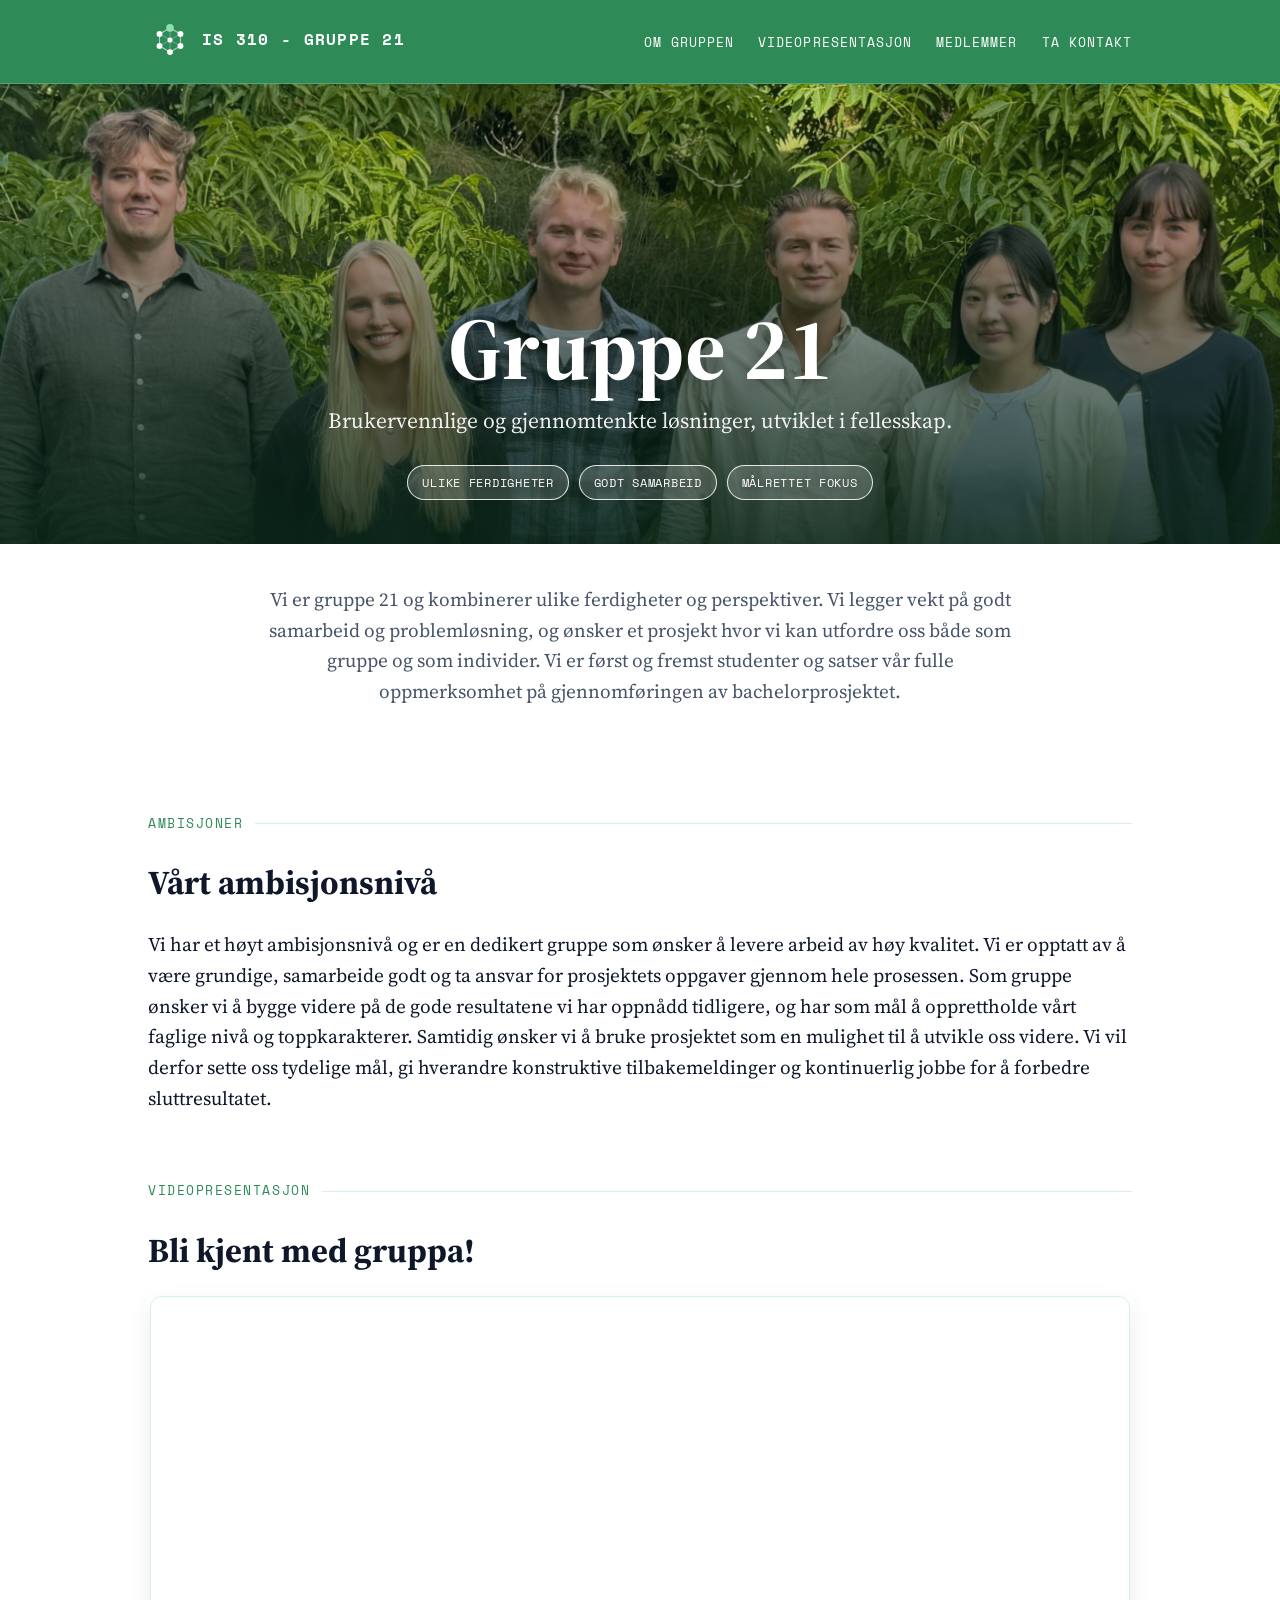
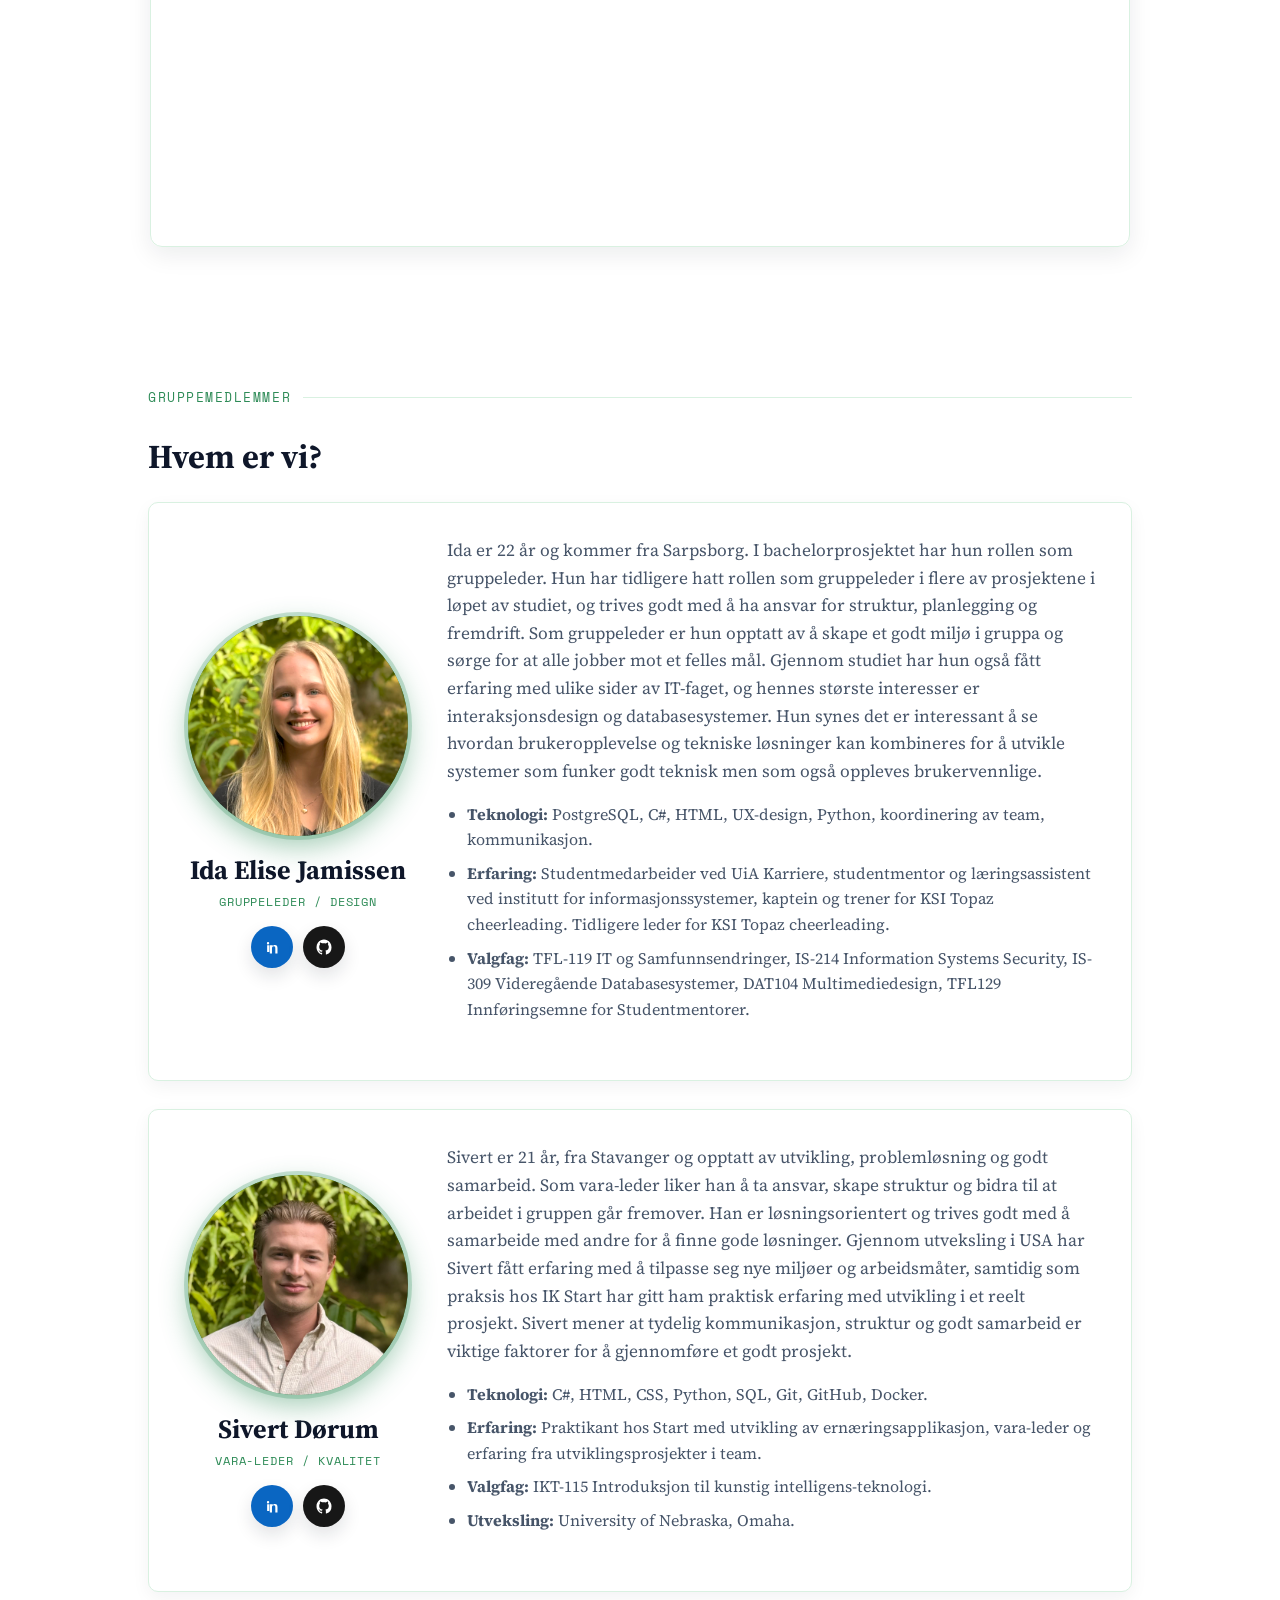
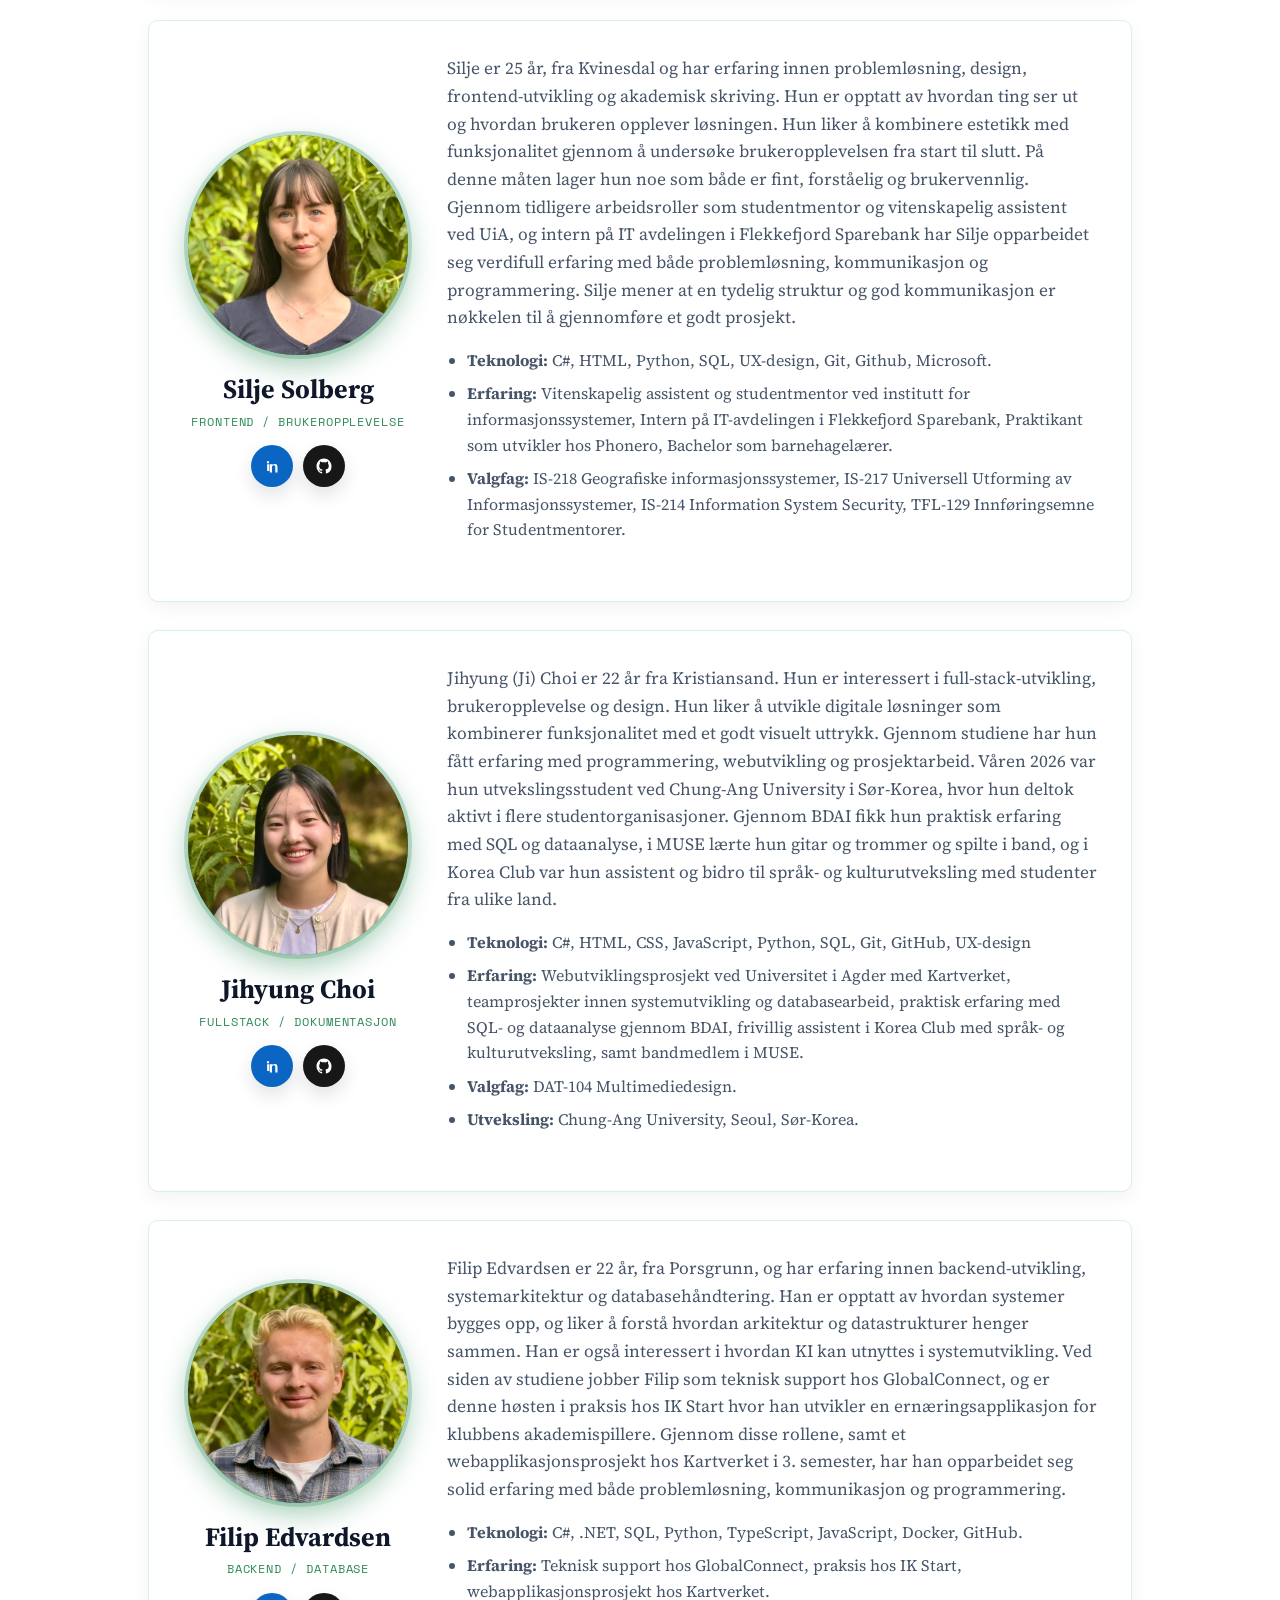
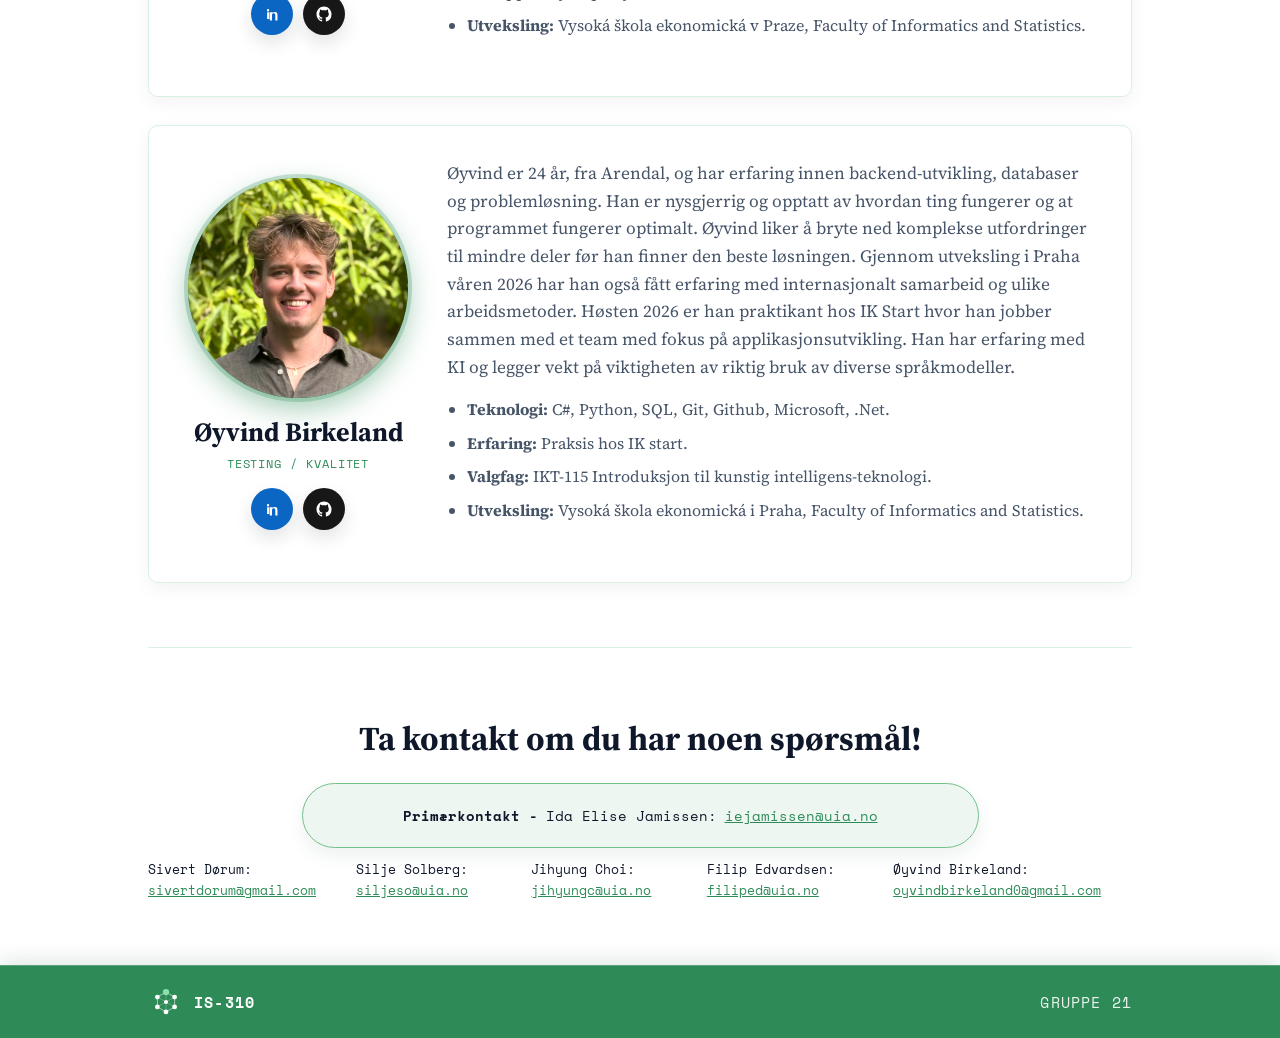
==== commit 09fbfed6: "oppdatert ux med logo, overskift og medlemmsbilder" ====
--- a/index.html
+++ b/index.html
@@ -3,7 +3,8 @@
 <head>
 <meta charset="UTF-8">
 <meta name="viewport" content="width=device-width, initial-scale=1.0">
-<title>IS-310 Gruppe 11</title>
+<title>IS-310 Gruppe 21</title>
+<link rel="icon" type="image/png" href="images/logo-ikon.png">
 <link rel="preconnect" href="https://fonts.googleapis.com">
 <link rel="preconnect" href="https://fonts.gstatic.com" crossorigin>
 <link href="https://fonts.googleapis.com/css2?family=Source+Serif+4:opsz,wght@8..60,400;8..60,600;8..60,700&family=Space+Mono:wght@400;700&display=swap" rel="stylesheet">
@@ -17,11 +18,11 @@
     --line: #d9f1e1;
     --line-strong: #72c18a;
   }
-
+ 
   * { box-sizing: border-box; }
-
+ 
   html { scroll-behavior: smooth; }
-
+ 
   body{
     margin: 0;
     background: var(--bg);
@@ -29,15 +30,15 @@
     font-family: 'Source Serif 4', serif;
     line-height: 1.6;
   }
-
+ 
   a { color: var(--primary); }
-
+ 
   .wrap{
     max-width: 1040px;
     margin: 0 auto;
     padding: 0 28px;
   }
-
+ 
   .top-nav{
     position: sticky;
     top: 0;
@@ -47,7 +48,7 @@
     border-bottom: 1px solid rgba(255, 255, 255, 0.2);
     box-shadow: 0 6px 18px rgba(30, 94, 59, 0.15);
   }
-
+ 
   .top-nav .nav-inner{
     max-width: 1040px;
     margin: 0 auto;
@@ -57,7 +58,7 @@
     justify-content: space-between;
     gap: 24px;
   }
-
+ 
   .top-nav .brand{
     display: inline-flex;
     align-items: center;
@@ -72,6 +73,13 @@
     white-space: nowrap;
   }
 
+  .top-nav .brand-icon{
+    display: block;
+    width: 44px;
+    height: 44px;
+    flex: 0 0 auto;
+  }
+
   .top-nav ul{
     margin: 0;
     padding: 0;
@@ -83,7 +91,7 @@
     flex-wrap: nowrap;
     margin-left: auto;
   }
-
+ 
   .top-nav a{
     font-family: 'Space Mono', monospace;
     font-size: 0.82rem;
@@ -94,12 +102,12 @@
     padding-bottom: 2px;
     border-bottom: 1px solid transparent;
   }
-
+ 
   .top-nav a:hover{
     color: #e0f2fe;
     border-bottom-color: #e0f2fe;
   }
-
+ 
   .menu-toggle{
     display:none;
     background:none;
@@ -108,59 +116,154 @@
     font-size:1.8rem;
     cursor:pointer;
     padding:0;
-}
-.cover {
-  position: relative;
-  width: 100vw;
-  margin-left: calc(50% - 50vw);
-  overflow: hidden;
-}
-
-.cover-banner {
-  width: 100%;
-  height: 420px;
-  object-fit: cover;
-  object-position: center 10%;
-  display: block;
-}
-
-.cover-content {
-  position: relative;
-  z-index: 1;
-  width: min(100%, 1040px);
-  margin: auto;
-  padding: 20px 12px 10px;
-  text-align: center;
-}
-
+  }
+ 
+  /* ===== OVERSKRIFT ===== */
+  .cover{
+    position: relative;
+    width: 100vw;
+    margin-left: calc(50% - 50vw);
+    min-height: 460px;
+    display: flex;
+    align-items: flex-end;
+    justify-content: center;
+    overflow: hidden;
+    isolation: isolate;
+  }
+ 
+  .cover-banner{
+    position: absolute;
+    inset: 0;
+    width: 100%;
+    height: 100%;
+    object-fit: cover;
+    object-position: center 10%;
+    z-index: -2;
+  }
+ 
+  .cover-gradient{
+    position: absolute;
+    inset: 0;
+    z-index: -1;
+    background:
+      linear-gradient(to top, rgba(10, 38, 24, 0.88) 0%, rgba(10, 38, 24, 0.55) 45%, rgba(10, 38, 24, 0.15) 100%);
+  }
+ 
+  .cover-content{
+    width: min(100%, 1040px);
+    padding: 48px 28px 44px;
+    text-align: center;
+    color: #ffffff;
+  }
+ 
   .eyebrow{
+    display: inline-block;
     font-family: 'Space Mono', monospace;
-    font-size: 0.70rem;
+    font-size: 0.72rem;
     letter-spacing: 0.14em;
     text-transform: uppercase;
-    color: var(--primary);
-    margin: 0 auto 14px;
-  }
-
+    color: #ffffff;
+    background: rgba(255, 255, 255, 0.16);
+    border: 1px solid rgba(255, 255, 255, 0.35);
+    backdrop-filter: blur(6px);
+    padding: 6px 14px;
+    border-radius: 999px;
+    margin: 0 0 16px;
+  }
+ 
   h1.title{
     font-weight: 700;
-    font-size: clamp(3rem, 7vw, 5rem);
-    line-height: 0.90;
-    margin: 0 auto 28px;
-    max-width: 540px;
+    font-size: clamp(3rem, 8vw, 5.5rem);
+    line-height: 0.95;
+    margin: 0 0 14px;
+    color: #ffffff;
+    text-shadow: 0 2px 18px rgba(0, 0, 0, 0.35);
+  }
+ 
+  .tagline{
+    margin: 0 auto 26px;
+    max-width: none;
+    font-size: clamp(1.05rem, 2.2vw, 1.35rem);
+    color: rgba(255, 255, 255, 0.92);
+    white-space: nowrap;
+  }
+ 
+  .cover-actions{
+    display: flex;
+    flex-wrap: wrap;
+    justify-content: center;
+    gap: 12px;
+  }
+ 
+  .btn{
+    font-family: 'Space Mono', monospace;
+    font-size: 0.82rem;
+    text-transform: uppercase;
+    letter-spacing: 0.08em;
+    font-weight: 700;
+    text-decoration: none;
+    padding: 13px 26px;
+    border-radius: 999px;
+    border: 1px solid transparent;
+    transition: transform 0.2s ease, background 0.2s ease, box-shadow 0.2s ease;
+  }
+ 
+  .btn:hover{ transform: translateY(-2px); }
+ 
+  .btn-primary{
+    background: #ffffff;
     color: var(--primary);
-  }
-
-  .subtitle{
-    width: 100%;
-    max-width: none;
+    box-shadow: 0 8px 20px rgba(0, 0, 0, 0.22);
+  }
+ 
+  .btn-ghost{
+    background: transparent;
+    color: #ffffff;
+    border-color: rgba(255, 255, 255, 0.7);
+  }
+ 
+  .btn-ghost:hover{ background: rgba(255, 255, 255, 0.14); }
+ 
+  /* intro under bildet */
+  .intro{
+    max-width: 760px;
     margin: 0 auto;
+    padding: 40px 0 8px;
+    text-align: center;
+  }
+ 
+  .intro p{
+    margin: 0 0 22px;
     font-size: 1.2rem;
-    color: #111111;
-  }
-
-  .stamp{ display: none; }
-
+    color: var(--text-muted);
+  }
+ 
+  .chips{
+    display: flex;
+    flex-wrap: wrap;
+    justify-content: center;
+    gap: 10px;
+  }
+ 
+  .chip{
+    font-family: 'Space Mono', monospace;
+    font-size: 0.75rem;
+    letter-spacing: 0.06em;
+    text-transform: uppercase;
+    color: var(--primary);
+    background: rgba(46, 139, 87, 0.08);
+    border: 1px solid var(--line-strong);
+    padding: 7px 14px;
+    border-radius: 999px;
+  }
+  .cover-content .chip{
+    color: #ffffff;
+    background: rgba(255, 255, 255, 0.16);
+    border-color: rgba(255, 255, 255, 0.85);
+    text-shadow: 0 1px 6px rgba(0, 0, 0, 0.35);
+  }
+  /* ===== SLUTT PÅ OVERSKRIFT ===== */
+ 
   section{ padding: 64px 0; }
   section + section{ border-top: 1px solid var(--line); }
   #ambisjoner + #video{ border-top: 0; }
@@ -168,12 +271,12 @@
   #ambisjoner{ padding-bottom: 18px; }
   #video{ padding-top: 18px; }
   section, footer{ scroll-margin-top: 78px; }
-
+ 
   .video-section {
     padding-top: 18px;
     padding-bottom: 18px;
   }
-
+ 
   .video-wrap {
     position: relative;
     width: 100%;
@@ -185,14 +288,14 @@
     border: 1px solid var(--line);
     box-shadow: 0 8px 24px rgba(15, 23, 42, 0.08);
   }
-
+ 
   .video-wrap iframe {
     display: block;
     width: 100%;
     height: 100%;
     border: 0;
   }
-
+ 
   .section-label{
     font-family: 'Space Mono', monospace;
     font-size: 0.8rem;
@@ -204,34 +307,34 @@
     gap: 12px;
     margin-bottom: 22px;
   }
-
+ 
   .section-label::after{
     content: "";
     flex: 1;
     height: 1px;
     background: var(--line);
   }
-
+ 
   h2{
     font-weight: 700;
     font-size: clamp(1.6rem, 3.4vw, 2.1rem);
     margin: 0 0 18px;
   }
-
+ 
   .about p{ max-width: 680px; color: var(--text-muted); }
   .about ul{ max-width: 680px; padding-left: 22px; color: var(--text-muted); }
   .about li{ margin-bottom: 6px; }
-
+ 
   #ambisjoner > p:not(.section-label){
     font-size: 1.2rem;
   }
-
+ 
   .members-grid{
     display: grid;
     grid-template-columns: 1fr;
     gap: 28px;
   }
-
+ 
   .card{
     background: var(--surface);
     border: 1px solid var(--line);
@@ -245,7 +348,7 @@
     gap: 34px;
     text-align: left;
   }
-
+ 
   .member-intro{
     display: flex;
     flex-direction: column;
@@ -255,7 +358,7 @@
     width: 100%;
     align-self: center;
   }
-
+ 
   .card .avatar{
     width: 220px;
     height: 220px;
@@ -270,31 +373,32 @@
     margin-bottom: 20px;
     overflow: hidden;
     position: relative;
-  }
-
+    box-shadow: 0 0 0 4px rgba(46, 139, 87, 0.25), 0 10px 28px rgba(46, 139, 87, 0.45);
+  }
+ 
   .card .avatar.avatar-initials{
     font-size: 1.6rem;
     font-weight: 700;
     background: linear-gradient(135deg, var(--primary), var(--line-strong));
     letter-spacing: 0.04em;
   }
-
+ 
   .member-card {
     transition: transform 0.2s ease, box-shadow 0.2s ease, border-color 0.2s ease;
   }
-
+ 
   .member-card:hover {
     transform: translateY(-3px);
     border-color: var(--line-strong);
     box-shadow: 0 10px 22px rgba(15, 23, 42, 0.08);
   }
-
+ 
   .avatar-image {
     display: flex;
     align-items: center;
     justify-content: center;
   }
-
+ 
   .avatar-image img {
     display: block;
     width: 100%;
@@ -304,14 +408,14 @@
     transform: scale(1.32);
     margin: 0 auto;
   }
-
+ 
   .card h3{
     font-weight: 700;
     font-size: 1.65rem;
     line-height: 1.12;
     margin: 0 0 8px;
   }
-
+ 
   .card .role{
     font-family: 'Space Mono', monospace;
     font-size: 0.72rem;
@@ -320,19 +424,19 @@
     color: var(--primary);
     margin: 0;
   }
-
+ 
   .card p.note{
     font-size: 1.03rem;
     color: var(--text-muted);
     margin: 0;
   }
-
+ 
   .card .bio{
     font-size: 1.08rem;
     color: var(--text-muted);
     margin: 0 0 16px;
   }
-
+ 
   .card .facts{
     width: 100%;
     margin: 0 0 24px;
@@ -340,11 +444,11 @@
     color: var(--text-muted);
     text-align: left;
   }
-
+ 
   .card .facts li + li{
     margin-top: 8px;
   }
-
+ 
   .card .profile-actions{
     display: flex;
     align-items: center;
@@ -353,7 +457,7 @@
     width: 100%;
     margin-top: 14px;
   }
-
+ 
   .card .social-link{
     width: 42px;
     height: 42px;
@@ -366,54 +470,54 @@
     transition: opacity 0.2s ease, transform 0.2s ease, box-shadow 0.2s ease;
     box-shadow: 0 8px 18px rgba(15, 23, 42, 0.12);
   }
-
+ 
   .card .social-link:hover{
     opacity: 0.92;
     transform: translateY(-1px);
   }
-
+ 
   .card .social-link.linkedin{
     background: #0a66c2;
   }
-
+ 
   .card .social-link.github{
     background: #171717;
   }
-
+ 
   .card .social-link svg{
     width: 18px;
     height: 18px;
     display: block;
     fill: currentColor;
   }
-
+ 
   .timeline{
     display: flex;
     flex-direction: column;
     max-width: 720px;
   }
-
+ 
   .tl-item{
     display: grid;
     grid-template-columns: 96px 20px 1fr;
     align-items: start;
     padding: 18px 0;
   }
-
+ 
   .tl-item .date{
     font-family: 'Space Mono', monospace;
     font-size: 0.82rem;
     color: var(--text-muted);
     padding-top: 2px;
   }
-
+ 
   .tl-item .dot-col{
     display: flex;
     flex-direction: column;
     align-items: center;
     height: 100%;
   }
-
+ 
   .tl-item .dot{
     width: 10px;
     height: 10px;
@@ -421,31 +525,31 @@
     background: var(--primary);
     margin-top: 6px;
   }
-
+ 
   .tl-item .stem{
     flex: 1;
     width: 1px;
     background: var(--line-strong);
     margin-top: 4px;
   }
-
+ 
   .tl-item:last-child .stem{ display: none; }
-
+ 
   .tl-item .desc h4{
     margin: 0 0 4px;
     font-weight: 700;
     font-size: 1.02rem;
   }
-
+ 
   .tl-item .desc p{
     margin: 0;
     color: var(--text-muted);
     font-size: 0.95rem;
   }
-
+ 
   /* ta kontakt */
-
-/* kontakt-liste format primær*/
+ 
+  /* kontakt-liste format primær*/
   .contact-band .primary-list {
     display: flex;
     flex-direction: column;
@@ -454,23 +558,23 @@
     font-family: 'Space Mono', monospace;
     font-size: 0.9rem;
   }
-
-/* kontakt-liste format sekundær */
-    .contact-band .contact-list {
-    display: flex;
-    flex-direction: center;
+ 
+  /* kontakt-liste format sekundær */
+  .contact-band .contact-list {
+    display: flex;
+    flex-direction: row;
     align-items: center;
     gap: 12px 18px;
     font-family: 'Space Mono', monospace;
     font-size: 0.8rem;
   }
-
+ 
   /* primærkontakt-boks */
   .contact-band .contact-item,
   .contact-band .primary-contact {
     color: var(--text);
   }
-
+ 
   /* primærkontakt-boks stil */
   .contact-band .primary-contact {
     display: inline-flex;
@@ -485,8 +589,8 @@
     font-weight: 500;
     box-shadow: 0 8px 18px rgba(30, 94, 59, 0.08);
   }
-
-
+ 
+ 
   /* footer */
   .site-footer{
     width: 100vw;
@@ -495,7 +599,7 @@
     border-top: 1px solid rgba(255,255,255,0.2);
     box-shadow: 0 -6px 18px rgba(30, 94, 59, 0.12);
   }
-
+ 
   .site-footer .nav-inner{
     max-width: 1040px;
     margin: 0 auto;
@@ -505,7 +609,7 @@
     justify-content: space-between;
     gap: 20px;
   }
-
+ 
   .site-footer .brand,
   .site-footer .footer-text {
     color: #ffffff;
@@ -516,213 +620,202 @@
     letter-spacing: 0.08em;
     font-weight: 700;
   }
+ 
+  .site-footer .brand{
+    display: inline-flex;
+    align-items: center;
+    gap: 10px;
+  }
+
+  .site-footer .footer-icon{
+    display: block;
+    width: 36px;
+    height: 36px;
+    flex: 0 0 auto;
+  }
 
   .site-footer .footer-text {
     opacity: 0.9;
     font-weight: 400;
   }
-
+ 
   @media (max-width: 980px){
     .card{
       grid-template-columns: 190px minmax(0, 1fr);
       gap: 26px;
     }
-
+ 
     .card .avatar{
       width: 150px;
       height: 150px;
     }
+  }
+ 
+  @media (max-width: 768px){
+ 
+    html,
+    body{
+      overflow-x: hidden;
+    }
+ 
+    .wrap{
+      padding: 0 16px;
+    }
+ 
+    /* HERO */
+    .cover{ min-height: 380px; }
+    .cover-content{ padding: 32px 16px 28px; }
+    .intro{ padding-top: 28px; }
+    .intro p{ font-size: 1.05rem; }
+ 
+    /* NAVIGATION */
+ 
+    .menu-toggle{
+      display: inline-flex;
+      align-items: center;
+      gap: 10px;
+      color: #ffffff;
+      text-decoration: none;
+      font-family: 'Space Mono', monospace;
+      font-size: 1.1rem;
+      text-transform: uppercase;
+      letter-spacing: 0.08em;
+      font-weight: 700;
+      margin-left: auto;
+    }
+ 
+    .top-nav .nav-inner{
+      flex-wrap: wrap;
+    }
+ 
+    .top-nav ul{
+      display: none;
+      width: 100%;
+      flex-direction: column;
+      align-items: flex-start;
+      gap: 12px;
+      margin-top: 14px;
+      padding-top: 0px;
+      border-top: 1px solid rgba(255,255,255,.2);
+    }
+ 
+    .top-nav ul.active{
+      display: flex;
+    }
+ 
+    .top-nav li{
+      width: 100%;
+    }
+ 
+    .top-nav a{
+      font-size: 0.85rem;
+    }
+ 
+    /* MEMBER CARDS */
+ 
+    .card{
+      grid-template-columns: 1fr;
+      text-align: center;
+      padding: 24px;
+      gap: 20px;
+    }
+ 
+    .member-intro{
+      width: 100%;
+    }
+ 
+    .member-details{
+      text-align: left;
+    }
+ 
+    .card .avatar{
+      width: 140px;
+      height: 140px;
+      margin: 0 auto 16px;
+    }
+ 
+    .card h3{
+      font-size: 1.4rem;
+    }
+ 
+    .card .bio{
+      font-size: 1rem;
+    }
+ 
+    .card .facts{
+      font-size: 0.95rem;
+    }
+ 
+    /* TIMELINE */
+ 
+    .tl-item{
+      grid-template-columns: 70px 20px 1fr;
+    }
+ 
+    /* CONTACT */
+ 
+    .contact-band .primary-contact{
+      width: 100%;
+      max-width: 100%;
+      justify-content: center;
+      text-align: center;
+      padding: 18px 24px;
+    }
+ 
+    .contact-band .contact-list{
+      flex-direction: column;
+      gap: 12px;
+    }
+ 
+    /* FOOTER */
+ 
+    .site-footer .nav-inner{
+      flex-direction: column;
+      text-align: center;
+      gap: 10px;
+    }
+  }
+ 
+  @media (max-width: 480px){
+ 
+    h1.title{
+      font-size: 2.2rem;
+      line-height: 1;
+    }
+ 
+    .card{
+      padding: 18px;
+    }
+ 
+    .card .avatar{
+      width: 120px;
+      height: 120px;
+    }
+ 
+    .top-nav .nav-inner{
+      padding: 14px 16px;
+    }
+ 
+    .site-footer .nav-inner{
+      padding: 14px 16px;
+    }
+  }
 
-  }
-
-  @media (max-width: 980px){
-
-  .card{
-    grid-template-columns: 190px minmax(0, 1fr);
-    gap: 26px;
-  }
-
-  .card .avatar{
-    width: 150px;
-    height: 150px;
-  }
-}
-
-@media (max-width: 768px){
-
-  html,
-  body{
-    overflow-x: hidden;
-  }
-
-  .wrap{
-    padding: 0 16px;
-  }
-
-  /* HERO */
-
-  .cover-banner{
-    height: 220px;
-  }
-
-  .cover-content{
-    padding: 20px 10px;
-  }
-
-  .subtitle{
-    max-width: 100%;
-    margin: 0 auto;
-    font-size: 1rem;
-    line-height: 1.6;
-  }
-
-  /* NAVIGATION */
-
-  .menu-toggle{
-    display: inline-flex;
-    align-items: center;
-    gap: 10px;
-    color: #ffffff;
-    text-decoration: none;
-    font-family: 'Space Mono', monospace;
-    font-size: 1.1rem;
-    text-transform: uppercase;
-    letter-spacing: 0.08em;
-    font-weight: 700;
-    margin-left: auto;
-  }
-
-  .top-nav .nav-inner{
-    flex-wrap: wrap;
-  }
-
-  .top-nav ul{
-    display: none;
-    width: 100%;
-    flex-direction: column;
-    align-items: flex-start;
-    gap: 12px;
-    margin-top: 14px;
-    padding-top: 0px;
-    border-top: 1px solid rgba(255,255,255,.2);
-  }
-
-  .top-nav ul.active{
-    display: flex;
-  }
-
-  .top-nav li{
-    width: 100%;
-  }
-
-  .top-nav a{
-    font-size: 0.85rem;
-  }
-
-  /* MEMBER CARDS */
-
-  .card{
-    grid-template-columns: 1fr;
-    text-align: center;
-    padding: 24px;
-    gap: 20px;
-  }
-
-  .member-intro{
-    width: 100%;
-  }
-
-  .member-details{
-    text-align: left;
-  }
-
-  .card .avatar{
-    width: 140px;
-    height: 140px;
-    margin: 0 auto 16px;
-  }
-
-  .card h3{
-    font-size: 1.4rem;
-  }
-
-  .card .bio{
-    font-size: 1rem;
-  }
-
-  .card .facts{
-    font-size: 0.95rem;
-  }
-
-  /* TIMELINE */
-
-  .tl-item{
-    grid-template-columns: 70px 20px 1fr;
-  }
-
-  /* CONTACT */
-
-  .contact-band .primary-contact{
-    width: 100%;
-    max-width: 100%;
-    justify-content: center;
-    text-align: center;
-    padding: 18px 24px;
-  }
-
-  .contact-band .contact-list{
-    flex-direction: column;
-    gap: 12px;
-  }
-
-  /* FOOTER */
-
-  .site-footer .nav-inner{
-    flex-direction: column;
-    text-align: center;
-    gap: 10px;
-  }
-}
-
-@media (max-width: 480px){
-
-  .cover-banner{
-    height: 180px;
-  }
-
-  h1.title{
-    font-size: 2.2rem;
-    line-height: 1;
-  }
-
-  .subtitle{
-    font-size: 0.95rem;
-  }
-
-  .card{
-    padding: 18px;
-  }
-
-  .card .avatar{
-    width: 120px;
-    height: 120px;
-  }
-
-  .top-nav .nav-inner{
-    padding: 14px 16px;
-  }
-
-  .site-footer .nav-inner{
-    padding: 14px 16px;
-  }
-}
-
-@media (prefers-reduced-motion: reduce){
-  html{
-    scroll-behavior: auto;
-  }
-}
-
+  @media (max-width: 640px){
+    .tagline{
+      white-space: normal;
+    }
+  }
+ 
+  @media (prefers-reduced-motion: reduce){
+    html{
+      scroll-behavior: auto;
+    }
+    .btn{
+      transition: none;
+    }
+  }
+ 
   :focus-visible{
     outline: 2px solid var(--primary);
     outline-offset: 3px;
@@ -730,19 +823,20 @@
 </style>
 </head>
 <body id="top">
-
-
+ 
+ 
 <!-- meny -->
   <nav class="top-nav" aria-label="Hovedmeny">
     <div class="nav-inner">
-      <a href="#top" class="brand" aria-label="IS-310 Gruppe 11">
-        IS 310 - Gruppe 21
+      <a href="#top" class="brand" aria-label="IS-310 Gruppe 21">
+        <img class="brand-icon" src="images/logo-ikon-gjennomsiktig.svg" alt="">
+        <span>IS 310 - Gruppe 21</span>
       </a>
-
+ 
       <button class="menu-toggle" id="menu-btn" aria-label="Open menu">
         ☰
       </button>
-
+ 
       <ul id="nav-links">
         <li><a href="#om">Om gruppen</a></li>
         <li><a href="#video">Videopresentasjon</a></li>
@@ -751,274 +845,285 @@
       </ul>
     </div>
   </nav>
-
+ 
 <div class="wrap">
-
+ 
   <!-- Overskrift -->
- <header class="cover" id="om">
-   <img class="cover-banner" src="images/gruppebilde.jpg" alt="Banner med gruppa">
-   <div class="cover-gradient" aria-hidden="true"></div>
-   <div class="cover-content">
-     <p class="eyebrow"></p>
-     <h1 class="title">Gruppe 21</h1>
-     <p class="subtitle">
-          Vi er gruppe 21 og jobber sammen for å utvikle brukervennlige og gjennomtenkte løsninger!
-      <br>Gruppen kombinerer ulike ferdigheter og perspektiver, og legger vekt på godt samarbeid og 
-      <br>problemløsning og ønsker derforet prosjekt hvor vi kan utforde oss som gruppe og som individer. 
-      <br>Vi er først og fremt studenter og satser vår fulle oppmerksomhet til gjennomnføringen av bachelorprosjektet!
+  <header class="cover" id="om">
+    <img class="cover-banner" src="images/gruppebilde_4x.jpg" alt="Gruppe 21 samlet til gruppebilde" fetchpriority="high">
+    <div class="cover-gradient" aria-hidden="true"></div>
+    <div class="cover-content">
+      <h1 class="title">Gruppe 21</h1>
+      <p class="tagline">Brukervennlige og gjennomtenkte løsninger, utviklet i fellesskap.</p>
+      <div class="chips">
+      <span class="chip">Ulike ferdigheter</span>
+      <span class="chip">Godt samarbeid</span>
+      <span class="chip">Målrettet fokus</span>
+    </div>
+      <div class="cover-actions">
+        
+      </div>
+    </div>
+  </header>
+ 
+  <div class="intro">
+    <p>
+      Vi er gruppe 21 og kombinerer ulike ferdigheter og perspektiver. Vi legger vekt på godt samarbeid
+      og problemløsning, og ønsker et prosjekt hvor vi kan utfordre oss både som gruppe og som individer.
+      Vi er først og fremst studenter og satser vår fulle oppmerksomhet på gjennomføringen av bachelorprosjektet.
     </p>
-   </div>
- </header>
-
+  </div>
+ 
   <!-- Ambisjoner -->
-   <section id="ambisjoner">
-   
- <p class="section-label">Ambisjoner</p>
- <h2>Vårt ambisjonsnivå</h2>
- <p>
-Vi har et høyt ambisjonsnivå og er en dedikert gruppe som ønsker å levere arbeid av høy kvalitet. Vi er opptatt av å være 
-grundige, samarbeide godt og ta ansvar for prosjektets oppgaver gjennom hele prosessen. Som gruppe ønsker vi å bygge videre på de gode 
-resultatene vi har oppnådd tidligere, og har som mål å opprettholde vårt faglige nivå og toppkarakterer. Samtidig ønsker 
-vi å bruke prosjektet som en mulighet til å utvikle oss videre. Vi vil derfor sette oss tydelige mål, gi hverandre konstruktive 
-tilbakemeldinger og kontinuerlig jobbe for å forbedre sluttresultatet. 
- </p>
+  <section id="ambisjoner">
+ 
+    <p class="section-label">Ambisjoner</p>
+    <h2>Vårt ambisjonsnivå</h2>
+    <p>
+      Vi har et høyt ambisjonsnivå og er en dedikert gruppe som ønsker å levere arbeid av høy kvalitet. Vi er opptatt av å være
+      grundige, samarbeide godt og ta ansvar for prosjektets oppgaver gjennom hele prosessen. Som gruppe ønsker vi å bygge videre på de gode
+      resultatene vi har oppnådd tidligere, og har som mål å opprettholde vårt faglige nivå og toppkarakterer. Samtidig ønsker
+      vi å bruke prosjektet som en mulighet til å utvikle oss videre. Vi vil derfor sette oss tydelige mål, gi hverandre konstruktive
+      tilbakemeldinger og kontinuerlig jobbe for å forbedre sluttresultatet.
+    </p>
   </section>
-
- <!-- Video  -->
- <section id="video">
-   <p class="section-label">Videopresentasjon</p>
-   <h2>Bli kjent med gruppa!</h2>
-   <div class="video-wrap">
-     <iframe
-       src="https://www.youtube.com/embed/Gc1EgIeaeOY"
-       title="Video om IS-310 prosjektet"
-       loading="lazy"
-       allow="accelerometer; autoplay; clipboard-write; encrypted-media; gyroscope; picture-in-picture; web-share"
-       referrerpolicy="strict-origin-when-cross-origin"
-       allowfullscreen>
-     </iframe>
-   </div>
- </section>
-
-
- <!-- Gruppemedlemmer -->
- <section id="medlemmer">
-   <p class="section-label">Gruppemedlemmer</p>
-   <h2>Hvem er vi?</h2>
-   <div class="members-grid">
-
-    <!-- ida -->
-     <article class="card member-card">
-       <div class="member-intro">
-         <div class="avatar avatar-image">
-           <img src="images/ida.jpg" alt="Bilde av Ida Elise Jamissen">
-         </div>
-         <h3>Ida Elise Jamissen</h3>
-         <p class="role">Gruppeleder / Design</p>
-         <div class="profile-actions">
-           <a class="social-link linkedin" href="https://www.linkedin.com/in/ida-elise-jamissen/" target="_blank" rel="noreferrer" aria-label="LinkedIn for Ida Elise Jamissen">
-             <svg viewBox="0 0 24 24" aria-hidden="true"><path d="M6.94 8.5A1.56 1.56 0 1 1 6.93 5.4a1.56 1.56 0 0 1 .01 3.1ZM5.5 9.78h2.9v8.72H5.5V9.78Zm4.82 0h2.77v1.18h.04c.39-.73 1.33-1.5 2.73-1.5 2.92 0 3.46 1.92 3.46 4.42v6.62h-2.9v-6.2c0-1.48-.03-3.38-2.06-3.38-2.07 0-2.39 1.61-2.39 3.27v6.31h-2.9V9.78Z"/></svg>
-           </a>
-           <a class="social-link github" href="https://github.com/idaelisej" target="_blank" rel="noreferrer" aria-label="GitHub-profil for Ida Elise Jamissen">
-             <svg viewBox="0 0 24 24" aria-hidden="true"><path d="M12 2C6.48 2 2 6.58 2 12.22c0 4.5 2.87 8.32 6.84 9.67.5.1.68-.22.68-.49v-1.7c-2.78.62-3.37-1.36-3.37-1.36-.46-1.2-1.11-1.52-1.11-1.52-.9-.63.07-.62.07-.62 1 .07 1.53 1.04 1.53 1.04.89 1.56 2.34 1.11 2.91.85.09-.66.35-1.11.63-1.37-2.22-.26-4.56-1.15-4.56-5.12 0-1.13.39-2.05 1.03-2.77-.1-.26-.45-1.32.1-2.75 0 0 .84-.27 2.75 1.05A9.35 9.35 0 0 1 12 6.84c.85 0 1.71.12 2.51.36 1.9-1.32 2.74-1.05 2.74-1.05.56 1.43.21 2.49.11 2.75.64.72 1.03 1.64 1.03 2.77 0 3.98-2.35 4.85-4.58 5.11.36.32.68.96.68 1.94v2.87c0 .27.18.6.69.49A10.23 10.23 0 0 0 22 12.22C22 6.58 17.52 2 12 2Z"/></svg>
-           </a>
-         </div>
-       </div>
-       <div class="member-details">
-           <p class="bio">Ida er 22 år og kommer fra Sarpsborg. I bachelorprosjektet har hun rollen som gruppeleder. Hun har tidligere hatt rollen som gruppeleder i flere av prosjektene i løpet av studiet, og trives godt med å ha ansvar for struktur, planlegging og fremdrift. Som gruppeleder er hun opptatt av å skape et godt miljø i gruppa og sørge for at alle jobber mot et felles mål. Gjennom studiet har hun også fått erfaring med ulike sider av IT-faget, og hennes største interesser er interaksjonsdesign og databasesystemer. Hun syntes det er interessant å se hvordan brukeropplevelse og tekniske løsninger kan kombineres for å utvikle systemer som funker godt teknisk men som også oppleves brukervennlige.</p>
-           <ul class="facts">
-               <li><strong>Teknologi:</strong> PostgreSQL, C#, HTML, UX-design, Python, koordinering av team, kommunikasjon.</li>
-               <li><strong>Erfaring:</strong> Studentmedarbeider ved UiA Karriere, studentmentor og læringsassistent ved institutt for informasjonssystemer, kaptein og trener for KSI Topaz cheerleading. Tidligere leder for KSI Topaz cheerleading.</li>
-               <li><strong>Valgfag:</strong> TFL-119 IT og Samfunnsendringer, IS-214 Information Systems Security, IS-309 Videregående Databasesystemer, DAT104 Multimediedesign, TFL129 Innføringsemne for Studentmentorer.</li>
-           </ul>
-       </div>
-     </article>
-
-     <!-- sivert -->
-     <article class="card member-card">
-       <div class="member-intro">
-         <div class="avatar avatar-image">
-           <img src="images/sivert.jpg" alt="Bilde av Sivert Dørum">
-         </div>
-         <h3>Sivert Dørum</h3>
-         <p class="role">Vara-leder / Kvalitet</p>
-         <div class="profile-actions">
-           <a class="social-link linkedin" href="https://www.linkedin.com/in/sivert-d%C3%B8rum-015b0140a/" target="_blank" rel="noreferrer" aria-label="LinkedIn for Sivert Dørum">
-             <svg viewBox="0 0 24 24" aria-hidden="true"><path d="M6.94 8.5A1.56 1.56 0 1 1 6.93 5.4a1.56 1.56 0 0 1 .01 3.1ZM5.5 9.78h2.9v8.72H5.5V9.78Zm4.82 0h2.77v1.18h.04c.39-.73 1.33-1.5 2.73-1.5 2.92 0 3.46 1.92 3.46 4.42v6.62h-2.9v-6.2c0-1.48-.03-3.38-2.06-3.38-2.07 0-2.39 1.61-2.39 3.27v6.31h-2.9V9.78Z"/></svg>
-           </a>
-           <a class="social-link github" href="https://github.com/sivertdorum" target="_blank" rel="noreferrer" aria-label="GitHub-profil for Sivert Dørum">
-             <svg viewBox="0 0 24 24" aria-hidden="true"><path d="M12 2C6.48 2 2 6.58 2 12.22c0 4.5 2.87 8.32 6.84 9.67.5.1.68-.22.68-.49v-1.7c-2.78.62-3.37-1.36-3.37-1.36-.46-1.2-1.11-1.52-1.11-1.52-.9-.63.07-.62.07-.62 1 .07 1.53 1.04 1.53 1.04.89 1.56 2.34 1.11 2.91.85.09-.66.35-1.11.63-1.37-2.22-.26-4.56-1.15-4.56-5.12 0-1.13.39-2.05 1.03-2.77-.1-.26-.45-1.32.1-2.75 0 0 .84-.27 2.75 1.05A9.35 9.35 0 0 1 12 6.84c.85 0 1.71.12 2.51.36 1.9-1.32 2.74-1.05 2.74-1.05.56 1.43.21 2.49.11 2.75.64.72 1.03 1.64 1.03 2.77 0 3.98-2.35 4.85-4.58 5.11.36.32.68.96.68 1.94v2.87c0 .27.18.6.69.49A10.23 10.23 0 0 0 22 12.22C22 6.58 17.52 2 12 2Z"/></svg>
-           </a>
-         </div>
-       </div>
-       <div class="member-details">
-           <p class="bio">Sivert er 21 år, fra Stavanger og opptatt av utvikling, problemløsning og godt samarbeid. Som vara-leder liker han å ta ansvar, skape struktur og bidra til at arbeidet i gruppen går fremover. Han er løsningsorientert og trives godt med å samarbeide med andre for å finne gode løsninger. Gjennom utveksling i USA har Sivert fått erfaring med å tilpasse seg nye miljøer og arbeidsmåter, samtidig som praksis hos IK Start har gitt ham praktisk erfaring med utvikling i et reelt prosjekt. Sivert mener at tydelig kommunikasjon, struktur og godt samarbeid er viktige faktorer for å gjennomføre et godt prosjekt.</p>
-           <ul class="facts">
-               <li><strong>Teknologi:</strong> C#, HTML, CSS, Python, SQL, Git, GitHub, Docker.</li>
-               <li><strong>Erfaring:</strong> Praktikant hos Start med utvikling av ernæringsapplikasjon, vara-leder og erfaring fra utviklingsprosjekter i team.</li>
-               <li><strong>Valgfag:</strong> IKT-115 Introduksjon til kunstig intelligens-teknologi.</li>
-               <li><strong>Utveksling:</strong> University of Nebraska, Omaha.</li>
-           </ul>
-       </div>
-     </article>
-
-     <!-- Silje -->
-     <article class="card member-card">
-       <div class="member-intro">
-         <div class="avatar avatar-image">
-           <img src="images/silje.jpg" alt="Bilde av Silje Solberg">
-         </div>
-         <h3>Silje Solberg</h3>
-         <p class="role">Frontend / Brukeropplevelse</p>
-         <div class="profile-actions">
-           <a class="social-link linkedin" href="https://www.linkedin.com/in/silje-solberg" target="_blank" rel="noreferrer" aria-label="LinkedIn for Silje Solberg">
-             <svg viewBox="0 0 24 24" aria-hidden="true"><path d="M6.94 8.5A1.56 1.56 0 1 1 6.93 5.4a1.56 1.56 0 0 1 .01 3.1ZM5.5 9.78h2.9v8.72H5.5V9.78Zm4.82 0h2.77v1.18h.04c.39-.73 1.33-1.5 2.73-1.5 2.92 0 3.46 1.92 3.46 4.42v6.62h-2.9v-6.2c0-1.48-.03-3.38-2.06-3.38-2.07 0-2.39 1.61-2.39 3.27v6.31h-2.9V9.78Z"/></svg>
-           </a>
-           <a class="social-link github" href="https://github.com/siljesolberg" target="_blank" rel="noreferrer" aria-label="GitHub-profil for Silje Solberg">
-             <svg viewBox="0 0 24 24" aria-hidden="true"><path d="M12 2C6.48 2 2 6.58 2 12.22c0 4.5 2.87 8.32 6.84 9.67.5.1.68-.22.68-.49v-1.7c-2.78.62-3.37-1.36-3.37-1.36-.46-1.2-1.11-1.52-1.11-1.52-.9-.63.07-.62.07-.62 1 .07 1.53 1.04 1.53 1.04.89 1.56 2.34 1.11 2.91.85.09-.66.35-1.11.63-1.37-2.22-.26-4.56-1.15-4.56-5.12 0-1.13.39-2.05 1.03-2.77-.1-.26-.45-1.32.1-2.75 0 0 .84-.27 2.75 1.05A9.35 9.35 0 0 1 12 6.84c.85 0 1.71.12 2.51.36 1.9-1.32 2.74-1.05 2.74-1.05.56 1.43.21 2.49.11 2.75.64.72 1.03 1.64 1.03 2.77 0 3.98-2.35 4.85-4.58 5.11.36.32.68.96.68 1.94v2.87c0 .27.18.6.69.49A10.23 10.23 0 0 0 22 12.22C22 6.58 17.52 2 12 2Z"/></svg>
-           </a>
-         </div>
-       </div>
-       <div class="member-details">
-           <p class="bio">Silje er 25 år, fra Kvinesdal og har erfaring innen problemløsning, design, frontend-utvikling og akademisk skriving. Hun er opptatt av hvordan ting ser ut og hvordan brukeren opplever løsningen. Hun liker å kombinere estetikk med funksjonalitet gjennom å undersøke brukeropplevelsen fra start til slutt. På denne måten lager hun noe som både er fint, forståelig og brukervennlig. Gjennom tidligere arbeidsroller som studentmentor og vitenskapelig assistent ved UiA, og intern på IT avdelingen i Flekkefjord Sparebank har Silje opparbeidet seg verdifull erfaring med både problemløsning, kommunikasjon og programmering. Silje mener at en tydelig struktur og god kommunikasjon er nøkkelen til å gjennomføre et godt prosjekt.</p>
-           <ul class="facts">
-               <li><strong>Teknologi:</strong> C#, HTML, Python, SQL, UX-design, Git, Github, Microsoft. </li>
-               <li><strong>Erfaring:</strong> Vitenskapelig assistent og studentmentor ved institutt for informasjonssystemer, Intern på IT-avdelingen i Flekkefjord Sparebank, Praktikant som utvikler hos Phonero, Bachelor som barnehagelærer.</li>
-               <li><strong>Valgfag:</strong> IS-218 Geografiske informasjonssystemer, IS-217 Universell Utforming av Informasjonssystemer, IS-214 Information System Security, TFL-129 Innføringsemne for Studentmentorer.</li>
-           </ul>
-       </div>
-     </article>
-
-     <!-- Ji -->
-     <article class="card member-card">
-       <div class="member-intro">
-         <div class="avatar avatar-image">
-           <img src="images/jihyung.jpg" alt="Bilde av Jihyung Choi">
-         </div>
-         <h3>Jihyung Choi</h3>
-         <p class="role">Fullstack / Dokumentasjon</p>
-         <div class="profile-actions">
-           <a class="social-link linkedin" href="https://www.linkedin.com/in/jihyung-choi-49611b42b/" target="_blank" rel="noreferrer" aria-label="LinkedIn for Jihyung Choi">
-             <svg viewBox="0 0 24 24" aria-hidden="true"><path d="M6.94 8.5A1.56 1.56 0 1 1 6.93 5.4a1.56 1.56 0 0 1 .01 3.1ZM5.5 9.78h2.9v8.72H5.5V9.78Zm4.82 0h2.77v1.18h.04c.39-.73 1.33-1.5 2.73-1.5 2.92 0 3.46 1.92 3.46 4.42v6.62h-2.9v-6.2c0-1.48-.03-3.38-2.06-3.38-2.07 0-2.39 1.61-2.39 3.27v6.31h-2.9V9.78Z"/></svg>
-           </a>
-           <a class="social-link github" href="https://github.com/jihyung-choi" target="_blank" rel="noreferrer" aria-label="GitHub-profil for Jihyung Choi">
-             <svg viewBox="0 0 24 24" aria-hidden="true"><path d="M12 2C6.48 2 2 6.58 2 12.22c0 4.5 2.87 8.32 6.84 9.67.5.1.68-.22.68-.49v-1.7c-2.78.62-3.37-1.36-3.37-1.36-.46-1.2-1.11-1.52-1.11-1.52-.9-.63.07-.62.07-.62 1 .07 1.53 1.04 1.53 1.04.89 1.56 2.34 1.11 2.91.85.09-.66.35-1.11.63-1.37-2.22-.26-4.56-1.15-4.56-5.12 0-1.13.39-2.05 1.03-2.77-.1-.26-.45-1.32.1-2.75 0 0 .84-.27 2.75 1.05A9.35 9.35 0 0 1 12 6.84c.85 0 1.71.12 2.51.36 1.9-1.32 2.74-1.05 2.74-1.05.56 1.43.21 2.49.11 2.75.64.72 1.03 1.64 1.03 2.77 0 3.98-2.35 4.85-4.58 5.11.36.32.68.96.68 1.94v2.87c0 .27.18.6.69.49A10.23 10.23 0 0 0 22 12.22C22 6.58 17.52 2 12 2Z"/></svg>
-           </a>
-         </div>
-       </div>
-       <div class="member-details">
-         <p class="bio">Jihyung (Ji) Choi er 22 år fra Kristiansand. Hun er interessert i full-stack-utvikling, brukeropplevelse og design. Hun liker å utvikle digitale løsninger som kombinerer funksjonalitet med et godt visuelt uttrykk. Gjennom studiene har hun fått erfaring med programmering, webutvikling og prosjektarbeid. Våren 2026 var hun utvekslingsstudent ved Chung-Ang University i Sør-Korea, hvor hun deltok aktivt i flere studentorganisasjoner. Gjennom BDAI fikk hun praktisk erfaring med SQL og dataanalyse, i MUSE lærte hun gitar og trommer og spilte i band, og i Korea Club var hun assistent og bidro til språk- og kulturutveksling med studenter fra ulike land. </p>
-         <ul class="facts">
-           <li><strong>Teknologi:</strong> C#, HTML, CSS, JavaScript, Python, SQL, Git, GitHub, UX-design</li>
-           <li><strong>Erfaring:</strong> Webutviklingsprosjekt ved Universitet i Agder med Kartverket, teamprosjekter innen systemutvikling og databasearbeid, praktisk erfaring med SQL- og dataanalyse gjennom BDAI, frivillig assistent i Korea Club med språk- og kulturutveksling, samt bandmedlem i MUSE.</li>
-           <li><strong>Valgfag:</strong> DAT-104 Multimediedesign.</li>
-           <li><strong>Utveksling:</strong> Chung-Ang University, Seoul, Sør-Korea.</li>
-              
-         </ul>
-       </div>
-     </article>
-
-     <!-- filip -->
-     <article class="card member-card">
-       <div class="member-intro">
-         <div class="avatar avatar-image">
-           <img src="images/filip2.jpg" alt="Bilde av Filip Edvardsen">
-         </div>
-         <h3>Filip Edvardsen</h3>
-         <p class="role">Backend / Database</p>
-         <div class="profile-actions">
-           <a class="social-link linkedin" href="https://www.linkedin.com/in/filip-edvardsen-554334406/" target="_blank" rel="noreferrer" aria-label="LinkedIn for Filip Edvardsen">
-             <svg viewBox="0 0 24 24" aria-hidden="true"><path d="M6.94 8.5A1.56 1.56 0 1 1 6.93 5.4a1.56 1.56 0 0 1 .01 3.1ZM5.5 9.78h2.9v8.72H5.5V9.78Zm4.82 0h2.77v1.18h.04c.39-.73 1.33-1.5 2.73-1.5 2.92 0 3.46 1.92 3.46 4.42v6.62h-2.9v-6.2c0-1.48-.03-3.38-2.06-3.38-2.07 0-2.39 1.61-2.39 3.27v6.31h-2.9V9.78Z"/></svg>
-           </a>
-           <a class="social-link github" href="https://github.com/filipedv" target="_blank" rel="noreferrer" aria-label="GitHub-profil for Filip Edvardsen">
-             <svg viewBox="0 0 24 24" aria-hidden="true"><path d="M12 2C6.48 2 2 6.58 2 12.22c0 4.5 2.87 8.32 6.84 9.67.5.1.68-.22.68-.49v-1.7c-2.78.62-3.37-1.36-3.37-1.36-.46-1.2-1.11-1.52-1.11-1.52-.9-.63.07-.62.07-.62 1 .07 1.53 1.04 1.53 1.04.89 1.56 2.34 1.11 2.91.85.09-.66.35-1.11.63-1.37-2.22-.26-4.56-1.15-4.56-5.12 0-1.13.39-2.05 1.03-2.77-.1-.26-.45-1.32.1-2.75 0 0 .84-.27 2.75 1.05A9.35 9.35 0 0 1 12 6.84c.85 0 1.71.12 2.51.36 1.9-1.32 2.74-1.05 2.74-1.05.56 1.43.21 2.49.11 2.75.64.72 1.03 1.64 1.03 2.77 0 3.98-2.35 4.85-4.58 5.11.36.32.68.96.68 1.94v2.87c0 .27.18.6.69.49A10.23 10.23 0 0 0 22 12.22C22 6.58 17.52 2 12 2Z"/></svg>
-           </a>
-         </div>
-       </div>
-       <div class="member-details">
-           <p class="bio">Filip Edvardsen er 22 år, fra Porsgrunn, og har erfaring innen backend-utvikling, systemarkitektur og databasehåndtering. Han er opptatt av hvordan systemer bygges opp, og liker å forstå hvordan arkitektur og datastrukturer henger sammen. Han er også interessert i hvordan KI kan utnyttes i systemutvikling. Ved siden av studiene jobber Filip som teknisk support hos GlobalConnect, og er denne høsten i praksis hos IK Start hvor han utvikler en ernæringsapplikasjon for klubbens akademispillere. Gjennom disse rollene, samt et webapplikasjonsprosjekt hos Kartverket i 3. semester, har han opparbeidet seg solid erfaring med både problemløsning, kommunikasjon og programmering.</p>
-           <ul class="facts">
-               <li><strong>Teknologi:</strong> C#, .NET, SQL, Python, TypeScript, JavaScript, Docker, GitHub.</li>
-               <li><strong>Erfaring:</strong> Teknisk support hos GlobalConnect, praksis hos IK Start, webapplikasjonsprosjekt hos Kartverket.</li>
-               <li><strong>Utveksling:</strong> Vysoká škola ekonomická v Praze, Faculty of Informatics and Statistics.</li>
-           </ul>
-       </div>
-     </article>
-
-     <!-- øyvind -->
-     <article class="card member-card">
-       <div class="member-intro">
-         <div class="avatar avatar-image">
-           <img src="images/øyvind2.jpg" alt="Bilde av Øyvind Birkeland">
-         </div>
-         <h3>Øyvind Birkeland</h3>
-         <p class="role">Testing / Kvalitet</p>
-         <div class="profile-actions">
-           <a class="social-link linkedin" href="https://www.linkedin.com/in/%C3%B8yvind-birkeland-87302531a/" target="_blank" rel="noreferrer" aria-label="LinkedIn for Øyvind Birkeland">
-             <svg viewBox="0 0 24 24" aria-hidden="true"><path d="M6.94 8.5A1.56 1.56 0 1 1 6.93 5.4a1.56 1.56 0 0 1 .01 3.1ZM5.5 9.78h2.9v8.72H5.5V9.78Zm4.82 0h2.77v1.18h.04c.39-.73 1.33-1.5 2.73-1.5 2.92 0 3.46 1.92 3.46 4.42v6.62h-2.9v-6.2c0-1.48-.03-3.38-2.06-3.38-2.07 0-2.39 1.61-2.39 3.27v6.31h-2.9V9.78Z"/></svg>
-           </a>
-           <a class="social-link github" href="https://github.com/OyvindBirkeland" target="_blank" rel="noreferrer" aria-label="GitHub-profil for Øyvind Birkeland">
-             <svg viewBox="0 0 24 24" aria-hidden="true"><path d="M12 2C6.48 2 2 6.58 2 12.22c0 4.5 2.87 8.32 6.84 9.67.5.1.68-.22.68-.49v-1.7c-2.78.62-3.37-1.36-3.37-1.36-.46-1.2-1.11-1.52-1.11-1.52-.9-.63.07-.62.07-.62 1 .07 1.53 1.04 1.53 1.04.89 1.56 2.34 1.11 2.91.85.09-.66.35-1.11.63-1.37-2.22-.26-4.56-1.15-4.56-5.12 0-1.13.39-2.05 1.03-2.77-.1-.26-.45-1.32.1-2.75 0 0 .84-.27 2.75 1.05A9.35 9.35 0 0 1 12 6.84c.85 0 1.71.12 2.51.36 1.9-1.32 2.74-1.05 2.74-1.05.56 1.43.21 2.49.11 2.75.64.72 1.03 1.64 1.03 2.77 0 3.98-2.35 4.85-4.58 5.11.36.32.68.96.68 1.94v2.87c0 .27.18.6.69.49A10.23 10.23 0 0 0 22 12.22C22 6.58 17.52 2 12 2Z"/></svg>
-           </a>
-         </div>
-       </div>
-       <div class="member-details">
-           <p class="bio">Øyvind er 24 år, fra Arendal, og har erfaring innen backend-utvikling, databaser og problemløsing. Han er nyskjerrig og opptatt av hvordan ting fungerer og at programmet fungerer optimalt. Øyvind liker å bryte ned komplekse utfordringer til mindre deler før han finner den beste løsningen. Gjennom utveksling i Praha våren 2026 har han også fått erfaring med internasjonalt samarbeid og ulike arbeidsmetoder. Hørsten 2026 er han praktikant hos IK Start hvor han jobber sammen med et team med fokus på applikasjonsutvikling. Han har erfaring med KI og legger vekt på viktigheten av riktig bruk av diverse språkodeller.</p>
-           <ul class="facts">
-               <li><strong>Teknologi:</strong> C#, Python, SQL, Git, Github, Microsoft, .Net.</li>
-               <li><strong>Erfaring:</strong> Praksis hos IK start.</li>
-               <li><strong>Valgfag:</strong> IKT-115 Introduksjon til kunstig intelligens-teknologi.</li>
-               <li><strong>Utveksling:</strong> Vysoká škola ekonomická v Praze, Faculty of Informatics and Statistics.</li>
-           </ul>
-       </div>
-     </article>
-
-   </div>
- </section>
-
-
- <section class="contact-band" id="kontakt">
-   <div class="contact-inner">
-     <h2 class="lead"><center>Ta kontakt om du har noen spørsmål!</center></h2>
-     <div class="primary-list">
-       <div class="primary-contact"><span class="label"><strong>Primærkontakt -</strong></span> Ida Elise Jamissen: <a href="mailto:iejamissen@uia.no">iejamissen@uia.no</a></div>
-     <div class="contact-list"> 
-       <div class="contact-item">Sivert Dørum: <a href="mailto:sivertdorum@gmail.com">sivertdorum@gmail.com</a></div>
-       <div class="contact-item">Silje Solberg: <a href="mailto:siljeso@uia.no">siljeso@uia.no</a></div>
-       <div class="contact-item">Jihyung Choi: <a href="mailto:jihyungc@uia.no">jihyungc@uia.no</a></div>
-       <div class="contact-item">Filip Edvardsen: <a href="mailto:filiped@uia.no">filiped@uia.no</a></div>
-       <div class="contact-item">Øyvind Birkeland: <a href="mailto:oyvindbirkeland0@gmail.com">oyvindbirkeland0@gmail.com</a></div>
-     </div>
-   </div>
- </section>
-
- <footer class="site-footer" aria-label="Footer">
-   <div class="nav-inner">
-     <a href="#top" class="brand" aria-label="IS-310">IS-310</a>
-     <span class="footer-text">Gruppe 21</span>
-   </div>
- </footer>
+ 
+  <!-- Video  -->
+  <section id="video">
+    <p class="section-label">Videopresentasjon</p>
+    <h2>Bli kjent med gruppa!</h2>
+    <div class="video-wrap">
+      <iframe
+        src="https://www.youtube.com/embed/Gc1EgIeaeOY"
+        title="Video om IS-310 prosjektet"
+        loading="lazy"
+        allow="accelerometer; autoplay; clipboard-write; encrypted-media; gyroscope; picture-in-picture; web-share"
+        referrerpolicy="strict-origin-when-cross-origin"
+        allowfullscreen>
+      </iframe>
+    </div>
+  </section>
+ 
+ 
+  <!-- Gruppemedlemmer -->
+  <section id="medlemmer">
+    <p class="section-label">Gruppemedlemmer</p>
+    <h2>Hvem er vi?</h2>
+    <div class="members-grid">
+ 
+      <!-- ida -->
+      <article class="card member-card">
+        <div class="member-intro">
+          <div class="avatar avatar-image">
+            <img src="images/ida.jpg" alt="Bilde av Ida Elise Jamissen">
+          </div>
+          <h3>Ida Elise Jamissen</h3>
+          <p class="role">Gruppeleder / Design</p>
+          <div class="profile-actions">
+            <a class="social-link linkedin" href="https://www.linkedin.com/in/ida-elise-jamissen/" target="_blank" rel="noreferrer" aria-label="LinkedIn for Ida Elise Jamissen">
+              <svg viewBox="0 0 24 24" aria-hidden="true"><path d="M6.94 8.5A1.56 1.56 0 1 1 6.93 5.4a1.56 1.56 0 0 1 .01 3.1ZM5.5 9.78h2.9v8.72H5.5V9.78Zm4.82 0h2.77v1.18h.04c.39-.73 1.33-1.5 2.73-1.5 2.92 0 3.46 1.92 3.46 4.42v6.62h-2.9v-6.2c0-1.48-.03-3.38-2.06-3.38-2.07 0-2.39 1.61-2.39 3.27v6.31h-2.9V9.78Z"/></svg>
+            </a>
+            <a class="social-link github" href="https://github.com/idaelisej" target="_blank" rel="noreferrer" aria-label="GitHub-profil for Ida Elise Jamissen">
+              <svg viewBox="0 0 24 24" aria-hidden="true"><path d="M12 2C6.48 2 2 6.58 2 12.22c0 4.5 2.87 8.32 6.84 9.67.5.1.68-.22.68-.49v-1.7c-2.78.62-3.37-1.36-3.37-1.36-.46-1.2-1.11-1.52-1.11-1.52-.9-.63.07-.62.07-.62 1 .07 1.53 1.04 1.53 1.04.89 1.56 2.34 1.11 2.91.85.09-.66.35-1.11.63-1.37-2.22-.26-4.56-1.15-4.56-5.12 0-1.13.39-2.05 1.03-2.77-.1-.26-.45-1.32.1-2.75 0 0 .84-.27 2.75 1.05A9.35 9.35 0 0 1 12 6.84c.85 0 1.71.12 2.51.36 1.9-1.32 2.74-1.05 2.74-1.05.56 1.43.21 2.49.11 2.75.64.72 1.03 1.64 1.03 2.77 0 3.98-2.35 4.85-4.58 5.11.36.32.68.96.68 1.94v2.87c0 .27.18.6.69.49A10.23 10.23 0 0 0 22 12.22C22 6.58 17.52 2 12 2Z"/></svg>
+            </a>
+          </div>
+        </div>
+        <div class="member-details">
+          <p class="bio">Ida er 22 år og kommer fra Sarpsborg. I bachelorprosjektet har hun rollen som gruppeleder. Hun har tidligere hatt rollen som gruppeleder i flere av prosjektene i løpet av studiet, og trives godt med å ha ansvar for struktur, planlegging og fremdrift. Som gruppeleder er hun opptatt av å skape et godt miljø i gruppa og sørge for at alle jobber mot et felles mål. Gjennom studiet har hun også fått erfaring med ulike sider av IT-faget, og hennes største interesser er interaksjonsdesign og databasesystemer. Hun synes det er interessant å se hvordan brukeropplevelse og tekniske løsninger kan kombineres for å utvikle systemer som funker godt teknisk men som også oppleves brukervennlige.</p>
+          <ul class="facts">
+            <li><strong>Teknologi:</strong> PostgreSQL, C#, HTML, UX-design, Python, koordinering av team, kommunikasjon.</li>
+            <li><strong>Erfaring:</strong> Studentmedarbeider ved UiA Karriere, studentmentor og læringsassistent ved institutt for informasjonssystemer, kaptein og trener for KSI Topaz cheerleading. Tidligere leder for KSI Topaz cheerleading.</li>
+            <li><strong>Valgfag:</strong> TFL-119 IT og Samfunnsendringer, IS-214 Information Systems Security, IS-309 Videregående Databasesystemer, DAT104 Multimediedesign, TFL129 Innføringsemne for Studentmentorer.</li>
+          </ul>
+        </div>
+      </article>
+ 
+      <!-- sivert -->
+      <article class="card member-card">
+        <div class="member-intro">
+          <div class="avatar avatar-image">
+            <img src="images/sivert.jpg" alt="Bilde av Sivert Dørum">
+          </div>
+          <h3>Sivert Dørum</h3>
+          <p class="role">Vara-leder / Kvalitet</p>
+          <div class="profile-actions">
+            <a class="social-link linkedin" href="https://www.linkedin.com/in/sivert-d%C3%B8rum-015b0140a/" target="_blank" rel="noreferrer" aria-label="LinkedIn for Sivert Dørum">
+              <svg viewBox="0 0 24 24" aria-hidden="true"><path d="M6.94 8.5A1.56 1.56 0 1 1 6.93 5.4a1.56 1.56 0 0 1 .01 3.1ZM5.5 9.78h2.9v8.72H5.5V9.78Zm4.82 0h2.77v1.18h.04c.39-.73 1.33-1.5 2.73-1.5 2.92 0 3.46 1.92 3.46 4.42v6.62h-2.9v-6.2c0-1.48-.03-3.38-2.06-3.38-2.07 0-2.39 1.61-2.39 3.27v6.31h-2.9V9.78Z"/></svg>
+            </a>
+            <a class="social-link github" href="https://github.com/sivertdorum" target="_blank" rel="noreferrer" aria-label="GitHub-profil for Sivert Dørum">
+              <svg viewBox="0 0 24 24" aria-hidden="true"><path d="M12 2C6.48 2 2 6.58 2 12.22c0 4.5 2.87 8.32 6.84 9.67.5.1.68-.22.68-.49v-1.7c-2.78.62-3.37-1.36-3.37-1.36-.46-1.2-1.11-1.52-1.11-1.52-.9-.63.07-.62.07-.62 1 .07 1.53 1.04 1.53 1.04.89 1.56 2.34 1.11 2.91.85.09-.66.35-1.11.63-1.37-2.22-.26-4.56-1.15-4.56-5.12 0-1.13.39-2.05 1.03-2.77-.1-.26-.45-1.32.1-2.75 0 0 .84-.27 2.75 1.05A9.35 9.35 0 0 1 12 6.84c.85 0 1.71.12 2.51.36 1.9-1.32 2.74-1.05 2.74-1.05.56 1.43.21 2.49.11 2.75.64.72 1.03 1.64 1.03 2.77 0 3.98-2.35 4.85-4.58 5.11.36.32.68.96.68 1.94v2.87c0 .27.18.6.69.49A10.23 10.23 0 0 0 22 12.22C22 6.58 17.52 2 12 2Z"/></svg>
+            </a>
+          </div>
+        </div>
+        <div class="member-details">
+          <p class="bio">Sivert er 21 år, fra Stavanger og opptatt av utvikling, problemløsning og godt samarbeid. Som vara-leder liker han å ta ansvar, skape struktur og bidra til at arbeidet i gruppen går fremover. Han er løsningsorientert og trives godt med å samarbeide med andre for å finne gode løsninger. Gjennom utveksling i USA har Sivert fått erfaring med å tilpasse seg nye miljøer og arbeidsmåter, samtidig som praksis hos IK Start har gitt ham praktisk erfaring med utvikling i et reelt prosjekt. Sivert mener at tydelig kommunikasjon, struktur og godt samarbeid er viktige faktorer for å gjennomføre et godt prosjekt.</p>
+          <ul class="facts">
+            <li><strong>Teknologi:</strong> C#, HTML, CSS, Python, SQL, Git, GitHub, Docker.</li>
+            <li><strong>Erfaring:</strong> Praktikant hos Start med utvikling av ernæringsapplikasjon, vara-leder og erfaring fra utviklingsprosjekter i team.</li>
+            <li><strong>Valgfag:</strong> IKT-115 Introduksjon til kunstig intelligens-teknologi.</li>
+            <li><strong>Utveksling:</strong> University of Nebraska, Omaha.</li>
+          </ul>
+        </div>
+      </article>
+ 
+      <!-- Silje -->
+      <article class="card member-card">
+        <div class="member-intro">
+          <div class="avatar avatar-image">
+            <img src="images/silje.jpg" alt="Bilde av Silje Solberg">
+          </div>
+          <h3>Silje Solberg</h3>
+          <p class="role">Frontend / Brukeropplevelse</p>
+          <div class="profile-actions">
+            <a class="social-link linkedin" href="https://www.linkedin.com/in/silje-solberg" target="_blank" rel="noreferrer" aria-label="LinkedIn for Silje Solberg">
+              <svg viewBox="0 0 24 24" aria-hidden="true"><path d="M6.94 8.5A1.56 1.56 0 1 1 6.93 5.4a1.56 1.56 0 0 1 .01 3.1ZM5.5 9.78h2.9v8.72H5.5V9.78Zm4.82 0h2.77v1.18h.04c.39-.73 1.33-1.5 2.73-1.5 2.92 0 3.46 1.92 3.46 4.42v6.62h-2.9v-6.2c0-1.48-.03-3.38-2.06-3.38-2.07 0-2.39 1.61-2.39 3.27v6.31h-2.9V9.78Z"/></svg>
+            </a>
+            <a class="social-link github" href="https://github.com/siljesolberg" target="_blank" rel="noreferrer" aria-label="GitHub-profil for Silje Solberg">
+              <svg viewBox="0 0 24 24" aria-hidden="true"><path d="M12 2C6.48 2 2 6.58 2 12.22c0 4.5 2.87 8.32 6.84 9.67.5.1.68-.22.68-.49v-1.7c-2.78.62-3.37-1.36-3.37-1.36-.46-1.2-1.11-1.52-1.11-1.52-.9-.63.07-.62.07-.62 1 .07 1.53 1.04 1.53 1.04.89 1.56 2.34 1.11 2.91.85.09-.66.35-1.11.63-1.37-2.22-.26-4.56-1.15-4.56-5.12 0-1.13.39-2.05 1.03-2.77-.1-.26-.45-1.32.1-2.75 0 0 .84-.27 2.75 1.05A9.35 9.35 0 0 1 12 6.84c.85 0 1.71.12 2.51.36 1.9-1.32 2.74-1.05 2.74-1.05.56 1.43.21 2.49.11 2.75.64.72 1.03 1.64 1.03 2.77 0 3.98-2.35 4.85-4.58 5.11.36.32.68.96.68 1.94v2.87c0 .27.18.6.69.49A10.23 10.23 0 0 0 22 12.22C22 6.58 17.52 2 12 2Z"/></svg>
+            </a>
+          </div>
+        </div>
+        <div class="member-details">
+          <p class="bio">Silje er 25 år, fra Kvinesdal og har erfaring innen problemløsning, design, frontend-utvikling og akademisk skriving. Hun er opptatt av hvordan ting ser ut og hvordan brukeren opplever løsningen. Hun liker å kombinere estetikk med funksjonalitet gjennom å undersøke brukeropplevelsen fra start til slutt. På denne måten lager hun noe som både er fint, forståelig og brukervennlig. Gjennom tidligere arbeidsroller som studentmentor og vitenskapelig assistent ved UiA, og intern på IT avdelingen i Flekkefjord Sparebank har Silje opparbeidet seg verdifull erfaring med både problemløsning, kommunikasjon og programmering. Silje mener at en tydelig struktur og god kommunikasjon er nøkkelen til å gjennomføre et godt prosjekt.</p>
+          <ul class="facts">
+            <li><strong>Teknologi:</strong> C#, HTML, Python, SQL, UX-design, Git, Github, Microsoft. </li>
+            <li><strong>Erfaring:</strong> Vitenskapelig assistent og studentmentor ved institutt for informasjonssystemer, Intern på IT-avdelingen i Flekkefjord Sparebank, Praktikant som utvikler hos Phonero, Bachelor som barnehagelærer.</li>
+            <li><strong>Valgfag:</strong> IS-218 Geografiske informasjonssystemer, IS-217 Universell Utforming av Informasjonssystemer, IS-214 Information System Security, TFL-129 Innføringsemne for Studentmentorer.</li>
+          </ul>
+        </div>
+      </article>
+ 
+      <!-- Ji -->
+      <article class="card member-card">
+        <div class="member-intro">
+          <div class="avatar avatar-image">
+            <img src="images/jihyung.jpg" alt="Bilde av Jihyung Choi">
+          </div>
+          <h3>Jihyung Choi</h3>
+          <p class="role">Fullstack / Dokumentasjon</p>
+          <div class="profile-actions">
+            <a class="social-link linkedin" href="https://www.linkedin.com/in/jihyung-choi-49611b42b/" target="_blank" rel="noreferrer" aria-label="LinkedIn for Jihyung Choi">
+              <svg viewBox="0 0 24 24" aria-hidden="true"><path d="M6.94 8.5A1.56 1.56 0 1 1 6.93 5.4a1.56 1.56 0 0 1 .01 3.1ZM5.5 9.78h2.9v8.72H5.5V9.78Zm4.82 0h2.77v1.18h.04c.39-.73 1.33-1.5 2.73-1.5 2.92 0 3.46 1.92 3.46 4.42v6.62h-2.9v-6.2c0-1.48-.03-3.38-2.06-3.38-2.07 0-2.39 1.61-2.39 3.27v6.31h-2.9V9.78Z"/></svg>
+            </a>
+            <a class="social-link github" href="https://github.com/jihyung-choi" target="_blank" rel="noreferrer" aria-label="GitHub-profil for Jihyung Choi">
+              <svg viewBox="0 0 24 24" aria-hidden="true"><path d="M12 2C6.48 2 2 6.58 2 12.22c0 4.5 2.87 8.32 6.84 9.67.5.1.68-.22.68-.49v-1.7c-2.78.62-3.37-1.36-3.37-1.36-.46-1.2-1.11-1.52-1.11-1.52-.9-.63.07-.62.07-.62 1 .07 1.53 1.04 1.53 1.04.89 1.56 2.34 1.11 2.91.85.09-.66.35-1.11.63-1.37-2.22-.26-4.56-1.15-4.56-5.12 0-1.13.39-2.05 1.03-2.77-.1-.26-.45-1.32.1-2.75 0 0 .84-.27 2.75 1.05A9.35 9.35 0 0 1 12 6.84c.85 0 1.71.12 2.51.36 1.9-1.32 2.74-1.05 2.74-1.05.56 1.43.21 2.49.11 2.75.64.72 1.03 1.64 1.03 2.77 0 3.98-2.35 4.85-4.58 5.11.36.32.68.96.68 1.94v2.87c0 .27.18.6.69.49A10.23 10.23 0 0 0 22 12.22C22 6.58 17.52 2 12 2Z"/></svg>
+            </a>
+          </div>
+        </div>
+        <div class="member-details">
+          <p class="bio">Jihyung (Ji) Choi er 22 år fra Kristiansand. Hun er interessert i full-stack-utvikling, brukeropplevelse og design. Hun liker å utvikle digitale løsninger som kombinerer funksjonalitet med et godt visuelt uttrykk. Gjennom studiene har hun fått erfaring med programmering, webutvikling og prosjektarbeid. Våren 2026 var hun utvekslingsstudent ved Chung-Ang University i Sør-Korea, hvor hun deltok aktivt i flere studentorganisasjoner. Gjennom BDAI fikk hun praktisk erfaring med SQL og dataanalyse, i MUSE lærte hun gitar og trommer og spilte i band, og i Korea Club var hun assistent og bidro til språk- og kulturutveksling med studenter fra ulike land. </p>
+          <ul class="facts">
+            <li><strong>Teknologi:</strong> C#, HTML, CSS, JavaScript, Python, SQL, Git, GitHub, UX-design</li>
+            <li><strong>Erfaring:</strong> Webutviklingsprosjekt ved Universitet i Agder med Kartverket, teamprosjekter innen systemutvikling og databasearbeid, praktisk erfaring med SQL- og dataanalyse gjennom BDAI, frivillig assistent i Korea Club med språk- og kulturutveksling, samt bandmedlem i MUSE.</li>
+            <li><strong>Valgfag:</strong> DAT-104 Multimediedesign.</li>
+            <li><strong>Utveksling:</strong> Chung-Ang University, Seoul, Sør-Korea.</li>
+          </ul>
+        </div>
+      </article>
+ 
+      <!-- filip -->
+      <article class="card member-card">
+        <div class="member-intro">
+          <div class="avatar avatar-image">
+            <img src="images/filip2.jpg" alt="Bilde av Filip Edvardsen">
+          </div>
+          <h3>Filip Edvardsen</h3>
+          <p class="role">Backend / Database</p>
+          <div class="profile-actions">
+            <a class="social-link linkedin" href="https://www.linkedin.com/in/filip-edvardsen-554334406/" target="_blank" rel="noreferrer" aria-label="LinkedIn for Filip Edvardsen">
+              <svg viewBox="0 0 24 24" aria-hidden="true"><path d="M6.94 8.5A1.56 1.56 0 1 1 6.93 5.4a1.56 1.56 0 0 1 .01 3.1ZM5.5 9.78h2.9v8.72H5.5V9.78Zm4.82 0h2.77v1.18h.04c.39-.73 1.33-1.5 2.73-1.5 2.92 0 3.46 1.92 3.46 4.42v6.62h-2.9v-6.2c0-1.48-.03-3.38-2.06-3.38-2.07 0-2.39 1.61-2.39 3.27v6.31h-2.9V9.78Z"/></svg>
+            </a>
+            <a class="social-link github" href="https://github.com/filipedv" target="_blank" rel="noreferrer" aria-label="GitHub-profil for Filip Edvardsen">
+              <svg viewBox="0 0 24 24" aria-hidden="true"><path d="M12 2C6.48 2 2 6.58 2 12.22c0 4.5 2.87 8.32 6.84 9.67.5.1.68-.22.68-.49v-1.7c-2.78.62-3.37-1.36-3.37-1.36-.46-1.2-1.11-1.52-1.11-1.52-.9-.63.07-.62.07-.62 1 .07 1.53 1.04 1.53 1.04.89 1.56 2.34 1.11 2.91.85.09-.66.35-1.11.63-1.37-2.22-.26-4.56-1.15-4.56-5.12 0-1.13.39-2.05 1.03-2.77-.1-.26-.45-1.32.1-2.75 0 0 .84-.27 2.75 1.05A9.35 9.35 0 0 1 12 6.84c.85 0 1.71.12 2.51.36 1.9-1.32 2.74-1.05 2.74-1.05.56 1.43.21 2.49.11 2.75.64.72 1.03 1.64 1.03 2.77 0 3.98-2.35 4.85-4.58 5.11.36.32.68.96.68 1.94v2.87c0 .27.18.6.69.49A10.23 10.23 0 0 0 22 12.22C22 6.58 17.52 2 12 2Z"/></svg>
+            </a>
+          </div>
+        </div>
+        <div class="member-details">
+          <p class="bio">Filip Edvardsen er 22 år, fra Porsgrunn, og har erfaring innen backend-utvikling, systemarkitektur og databasehåndtering. Han er opptatt av hvordan systemer bygges opp, og liker å forstå hvordan arkitektur og datastrukturer henger sammen. Han er også interessert i hvordan KI kan utnyttes i systemutvikling. Ved siden av studiene jobber Filip som teknisk support hos GlobalConnect, og er denne høsten i praksis hos IK Start hvor han utvikler en ernæringsapplikasjon for klubbens akademispillere. Gjennom disse rollene, samt et webapplikasjonsprosjekt hos Kartverket i 3. semester, har han opparbeidet seg solid erfaring med både problemløsning, kommunikasjon og programmering.</p>
+          <ul class="facts">
+            <li><strong>Teknologi:</strong> C#, .NET, SQL, Python, TypeScript, JavaScript, Docker, GitHub.</li>
+            <li><strong>Erfaring:</strong> Teknisk support hos GlobalConnect, praksis hos IK Start, webapplikasjonsprosjekt hos Kartverket.</li>
+            <li><strong>Utveksling:</strong> Vysoká škola ekonomická v Praze, Faculty of Informatics and Statistics.</li>
+          </ul>
+        </div>
+      </article>
+ 
+      <!-- øyvind -->
+      <article class="card member-card">
+        <div class="member-intro">
+          <div class="avatar avatar-image">
+            <img src="images/øyvind2.jpg" alt="Bilde av Øyvind Birkeland">
+          </div>
+          <h3>Øyvind Birkeland</h3>
+          <p class="role">Testing / Kvalitet</p>
+          <div class="profile-actions">
+            <a class="social-link linkedin" href="https://www.linkedin.com/in/%C3%B8yvind-birkeland-87302531a/" target="_blank" rel="noreferrer" aria-label="LinkedIn for Øyvind Birkeland">
+              <svg viewBox="0 0 24 24" aria-hidden="true"><path d="M6.94 8.5A1.56 1.56 0 1 1 6.93 5.4a1.56 1.56 0 0 1 .01 3.1ZM5.5 9.78h2.9v8.72H5.5V9.78Zm4.82 0h2.77v1.18h.04c.39-.73 1.33-1.5 2.73-1.5 2.92 0 3.46 1.92 3.46 4.42v6.62h-2.9v-6.2c0-1.48-.03-3.38-2.06-3.38-2.07 0-2.39 1.61-2.39 3.27v6.31h-2.9V9.78Z"/></svg>
+            </a>
+            <a class="social-link github" href="https://github.com/OyvindBirkeland" target="_blank" rel="noreferrer" aria-label="GitHub-profil for Øyvind Birkeland">
+              <svg viewBox="0 0 24 24" aria-hidden="true"><path d="M12 2C6.48 2 2 6.58 2 12.22c0 4.5 2.87 8.32 6.84 9.67.5.1.68-.22.68-.49v-1.7c-2.78.62-3.37-1.36-3.37-1.36-.46-1.2-1.11-1.52-1.11-1.52-.9-.63.07-.62.07-.62 1 .07 1.53 1.04 1.53 1.04.89 1.56 2.34 1.11 2.91.85.09-.66.35-1.11.63-1.37-2.22-.26-4.56-1.15-4.56-5.12 0-1.13.39-2.05 1.03-2.77-.1-.26-.45-1.32.1-2.75 0 0 .84-.27 2.75 1.05A9.35 9.35 0 0 1 12 6.84c.85 0 1.71.12 2.51.36 1.9-1.32 2.74-1.05 2.74-1.05.56 1.43.21 2.49.11 2.75.64.72 1.03 1.64 1.03 2.77 0 3.98-2.35 4.85-4.58 5.11.36.32.68.96.68 1.94v2.87c0 .27.18.6.69.49A10.23 10.23 0 0 0 22 12.22C22 6.58 17.52 2 12 2Z"/></svg>
+            </a>
+          </div>
+        </div>
+        <div class="member-details">
+          <p class="bio">Øyvind er 24 år, fra Arendal, og har erfaring innen backend-utvikling, databaser og problemløsning. Han er nysgjerrig og opptatt av hvordan ting fungerer og at programmet fungerer optimalt. Øyvind liker å bryte ned komplekse utfordringer til mindre deler før han finner den beste løsningen. Gjennom utveksling i Praha våren 2026 har han også fått erfaring med internasjonalt samarbeid og ulike arbeidsmetoder. Høsten 2026 er han praktikant hos IK Start hvor han jobber sammen med et team med fokus på applikasjonsutvikling. Han har erfaring med KI og legger vekt på viktigheten av riktig bruk av diverse språkmodeller.</p>
+          <ul class="facts">
+            <li><strong>Teknologi:</strong> C#, Python, SQL, Git, Github, Microsoft, .Net.</li>
+            <li><strong>Erfaring:</strong> Praksis hos IK start.</li>
+            <li><strong>Valgfag:</strong> IKT-115 Introduksjon til kunstig intelligens-teknologi.</li>
+            <li><strong>Utveksling:</strong> Vysoká škola ekonomická i Praha, Faculty of Informatics and Statistics.</li>
+          </ul>
+        </div>
+      </article>
+ 
+    </div>
+  </section>
+ 
+ 
+  <section class="contact-band" id="kontakt">
+    <div class="contact-inner">
+      <h2 class="lead"><center>Ta kontakt om du har noen spørsmål!</center></h2>
+      <div class="primary-list">
+        <div class="primary-contact"><span class="label"><strong>Primærkontakt -</strong></span> Ida Elise Jamissen: <a href="mailto:iejamissen@uia.no">iejamissen@uia.no</a></div>
+        <div class="contact-list">
+          <div class="contact-item">Sivert Dørum: <a href="mailto:sivertdorum@gmail.com">sivertdorum@gmail.com</a></div>
+          <div class="contact-item">Silje Solberg: <a href="mailto:siljeso@uia.no">siljeso@uia.no</a></div>
+          <div class="contact-item">Jihyung Choi: <a href="mailto:jihyungc@uia.no">jihyungc@uia.no</a></div>
+          <div class="contact-item">Filip Edvardsen: <a href="mailto:filiped@uia.no">filiped@uia.no</a></div>
+          <div class="contact-item">Øyvind Birkeland: <a href="mailto:oyvindbirkeland0@gmail.com">oyvindbirkeland0@gmail.com</a></div>
+        </div>
+      </div>
+    </div>
+  </section>
+ 
+  <footer class="site-footer" aria-label="Footer">
+    <div class="nav-inner">
+      <a href="#top" class="brand" aria-label="IS-310">
+        <img class="footer-icon" src="images/logo-ikon-gjennomsiktig.svg" alt="">
+        <span>IS-310</span>
+      </a>
+      <span class="footer-text">Gruppe 21</span>
+    </div>
+  </footer>
 </div>
-
+ 
 <script>
   const menuBtn = document.getElementById('menu-btn');
   const navLinks = document.getElementById('nav-links');
-
+ 
   if(menuBtn && navLinks){
-
+ 
     menuBtn.addEventListener('click', () => {
       navLinks.classList.toggle('active');
     });
-
+ 
     navLinks.querySelectorAll('a').forEach(link => {
       link.addEventListener('click', () => {
         navLinks.classList.remove('active');
       });
     });
-
+ 
   }
 </script>
 </body>
-
-
 </html>
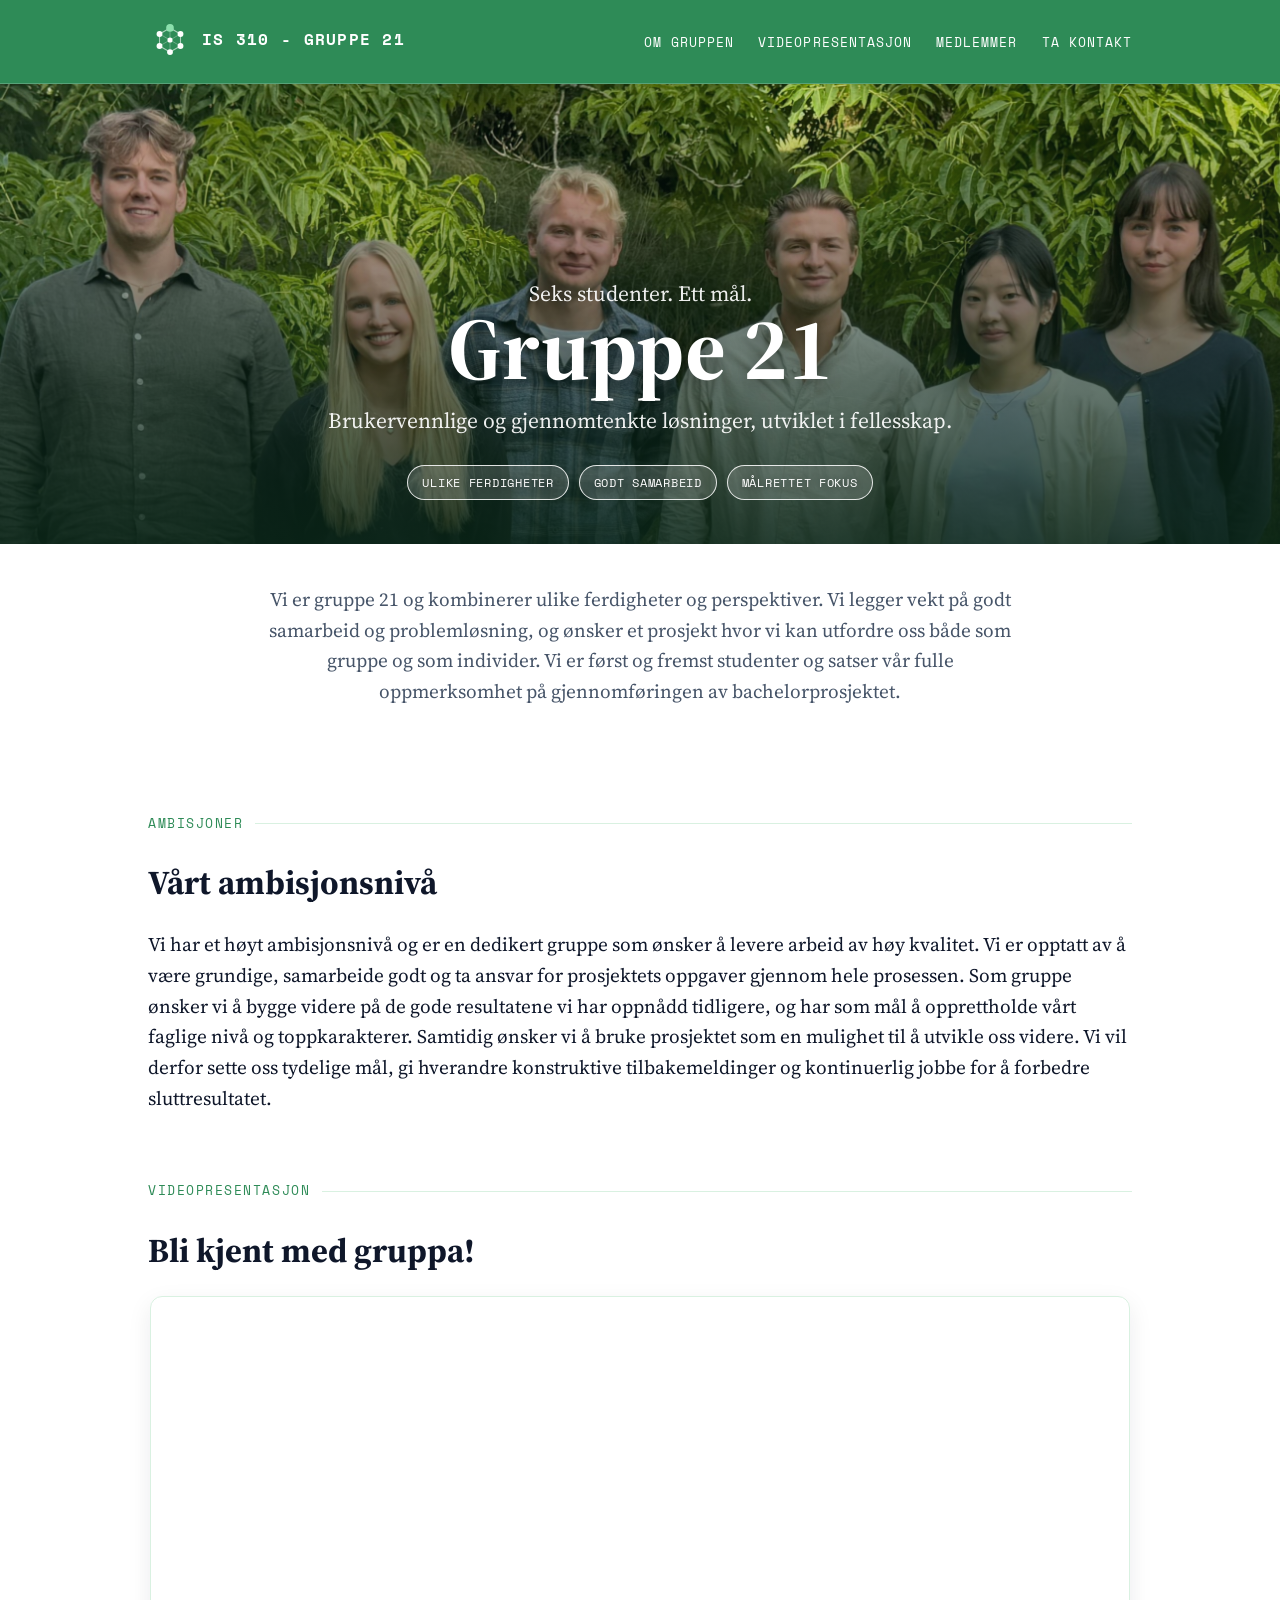
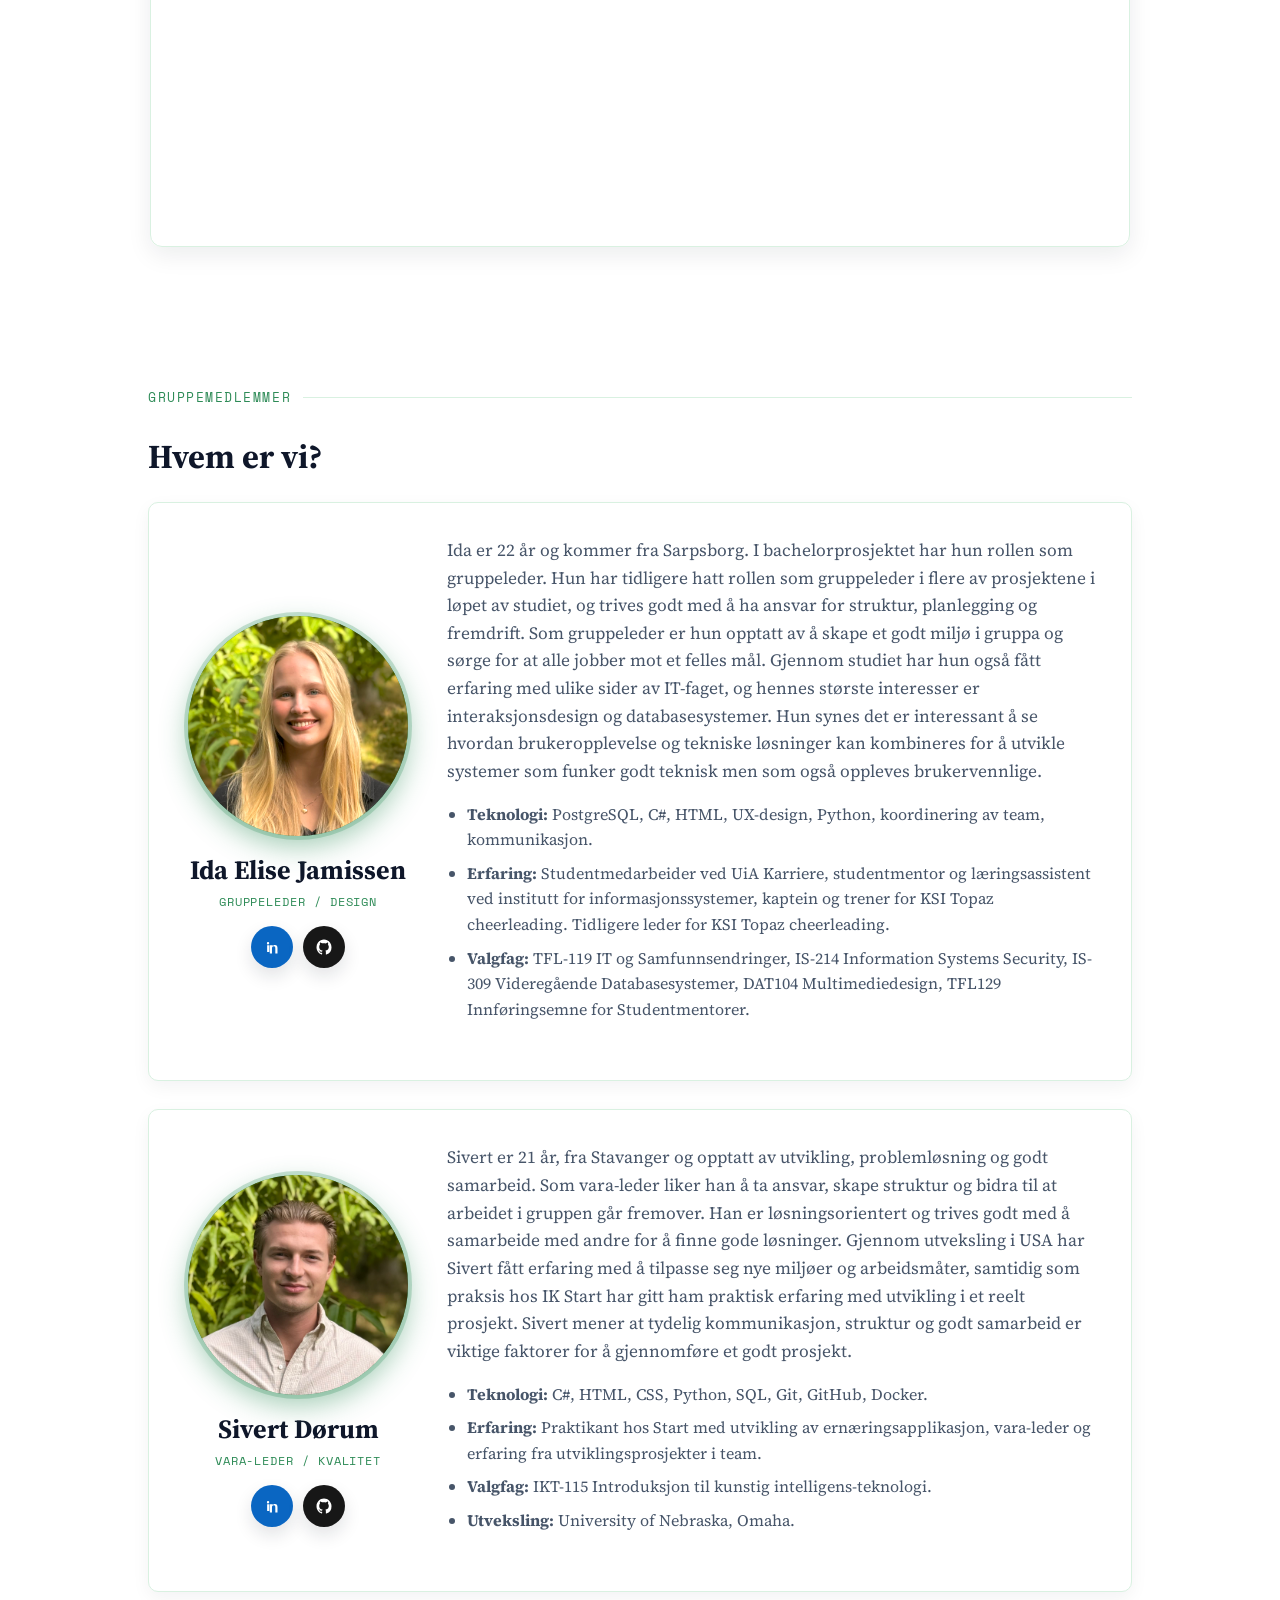
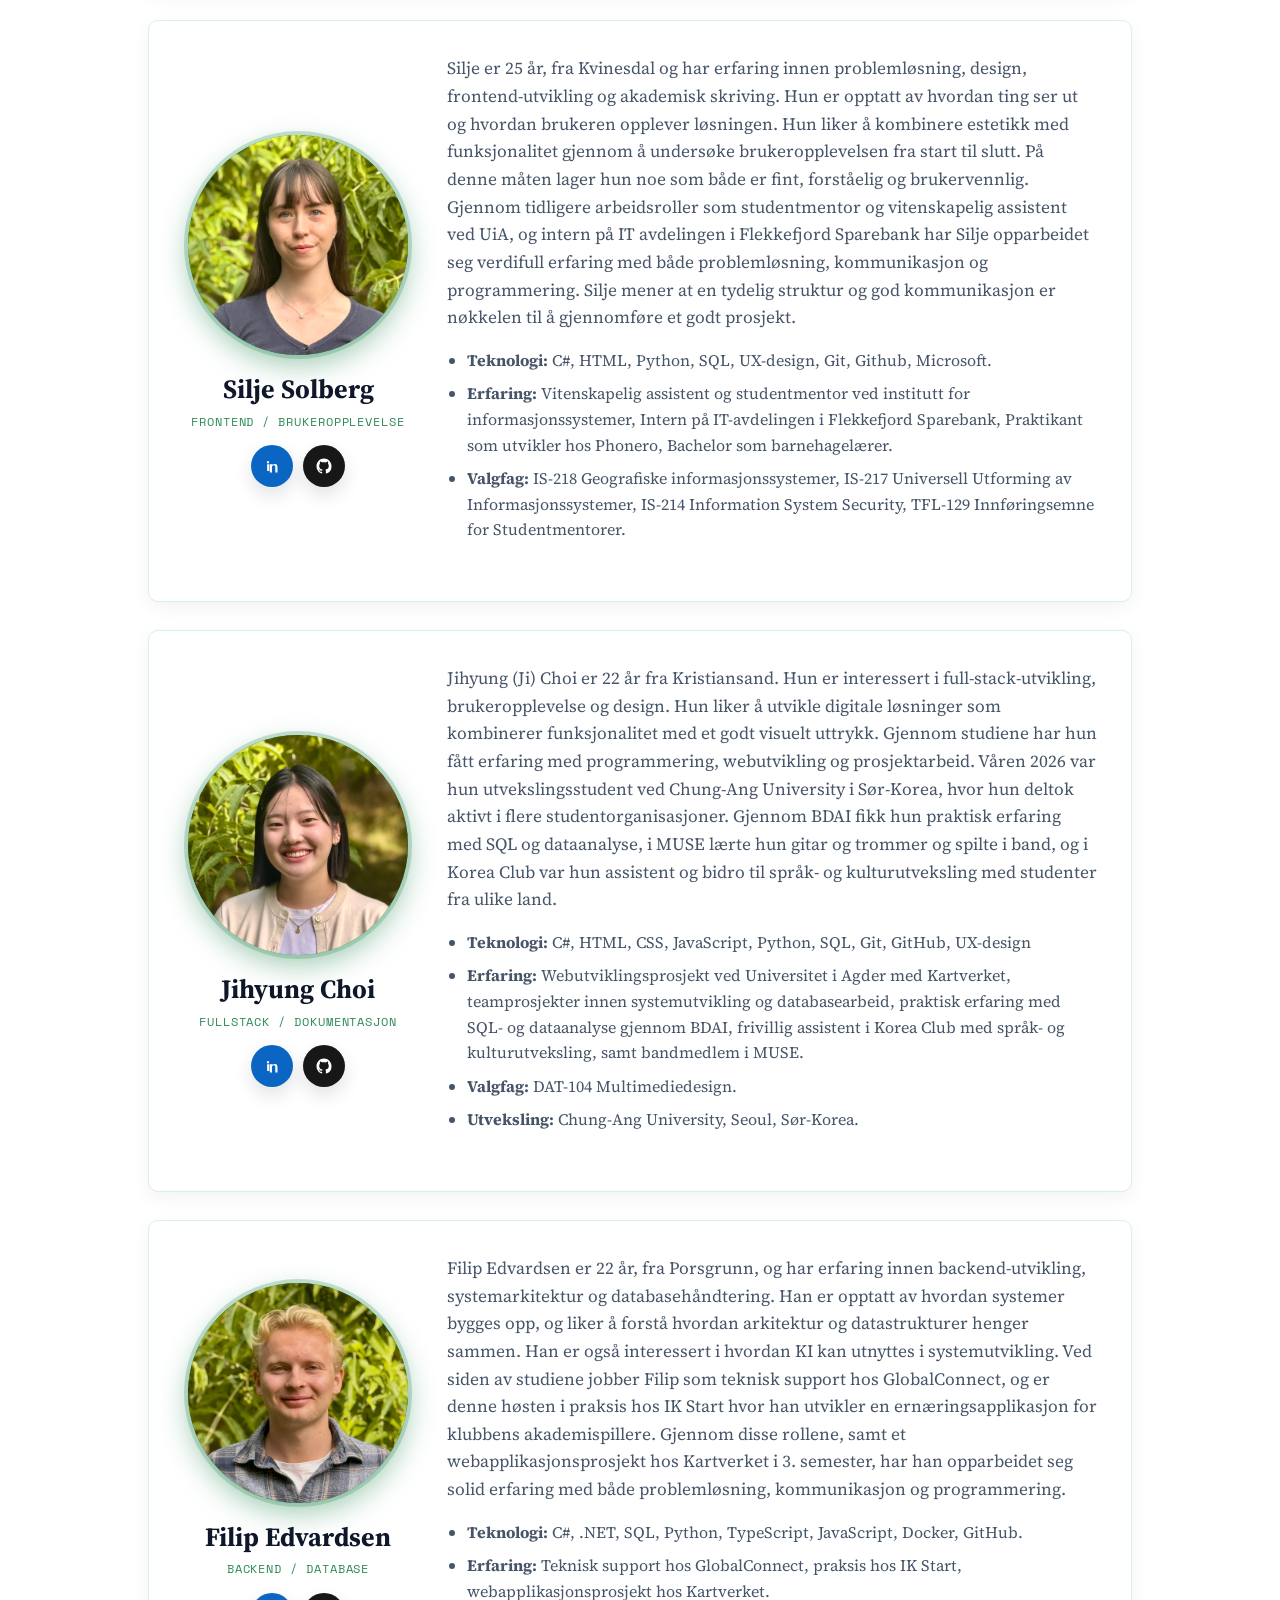
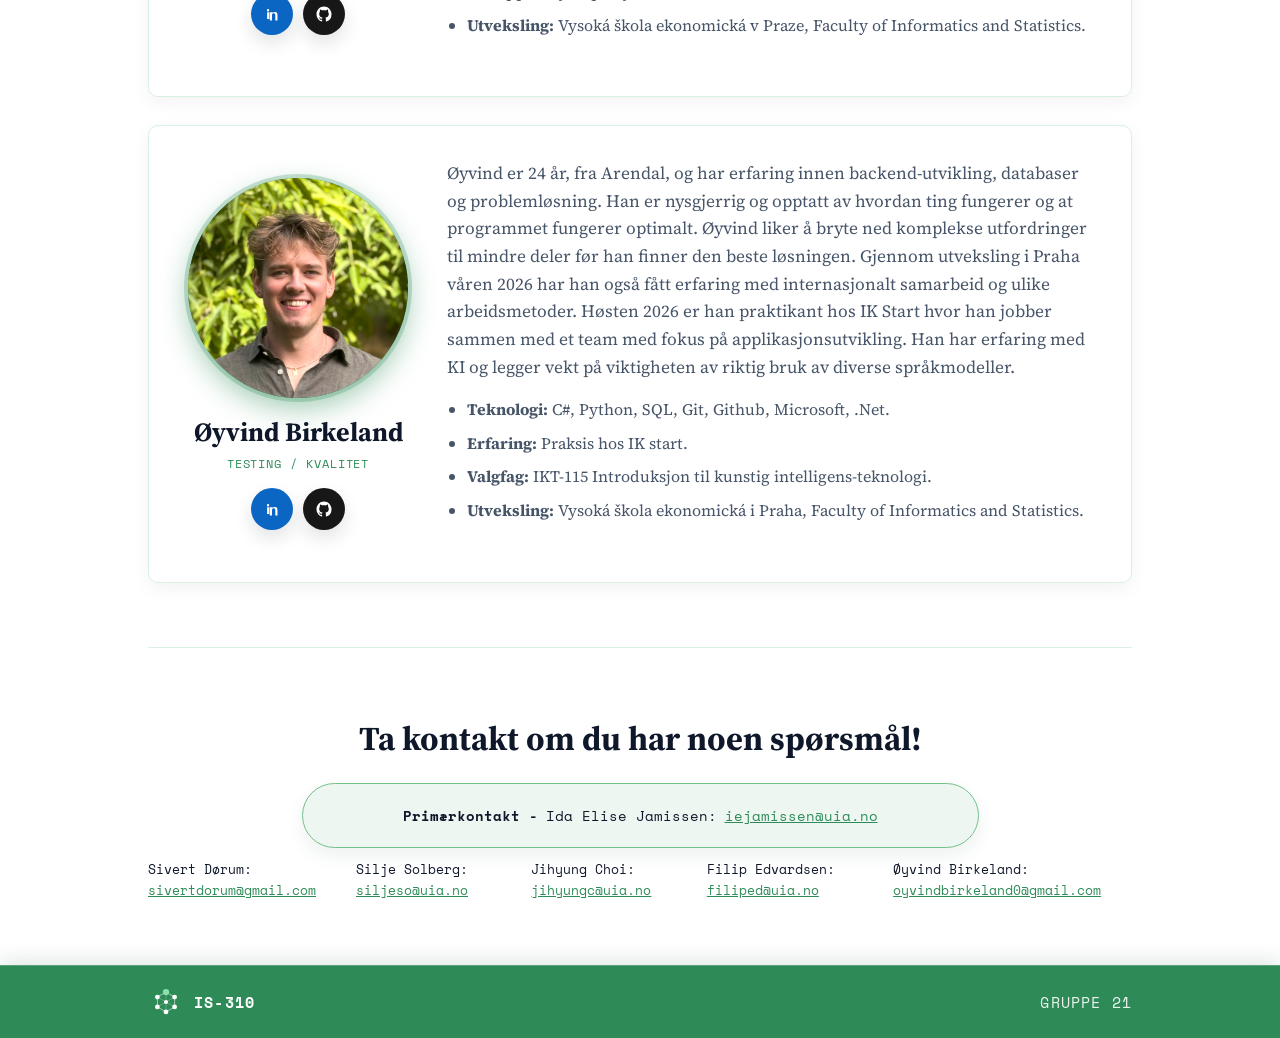
==== commit e8b2c307: "added motto" ====
--- a/index.html
+++ b/index.html
@@ -187,6 +187,14 @@
     color: rgba(255, 255, 255, 0.92);
     white-space: nowrap;
   }
+
+  .tagline-motto{
+    margin: 0 auto -5px;
+    max-width: none;
+    font-size: clamp(1.05rem, 2.2vw, 1.35rem);
+    color: rgba(255, 255, 255, 0.92);
+    white-space: nowrap;
+  }
  
   .cover-actions{
     display: flex;
@@ -853,6 +861,7 @@
     <img class="cover-banner" src="images/gruppebilde_4x.jpg" alt="Gruppe 21 samlet til gruppebilde" fetchpriority="high">
     <div class="cover-gradient" aria-hidden="true"></div>
     <div class="cover-content">
+      <p class="tagline-motto">Seks studenter. Ett mål.</p>
       <h1 class="title">Gruppe 21</h1>
       <p class="tagline">Brukervennlige og gjennomtenkte løsninger, utviklet i fellesskap.</p>
       <div class="chips">
